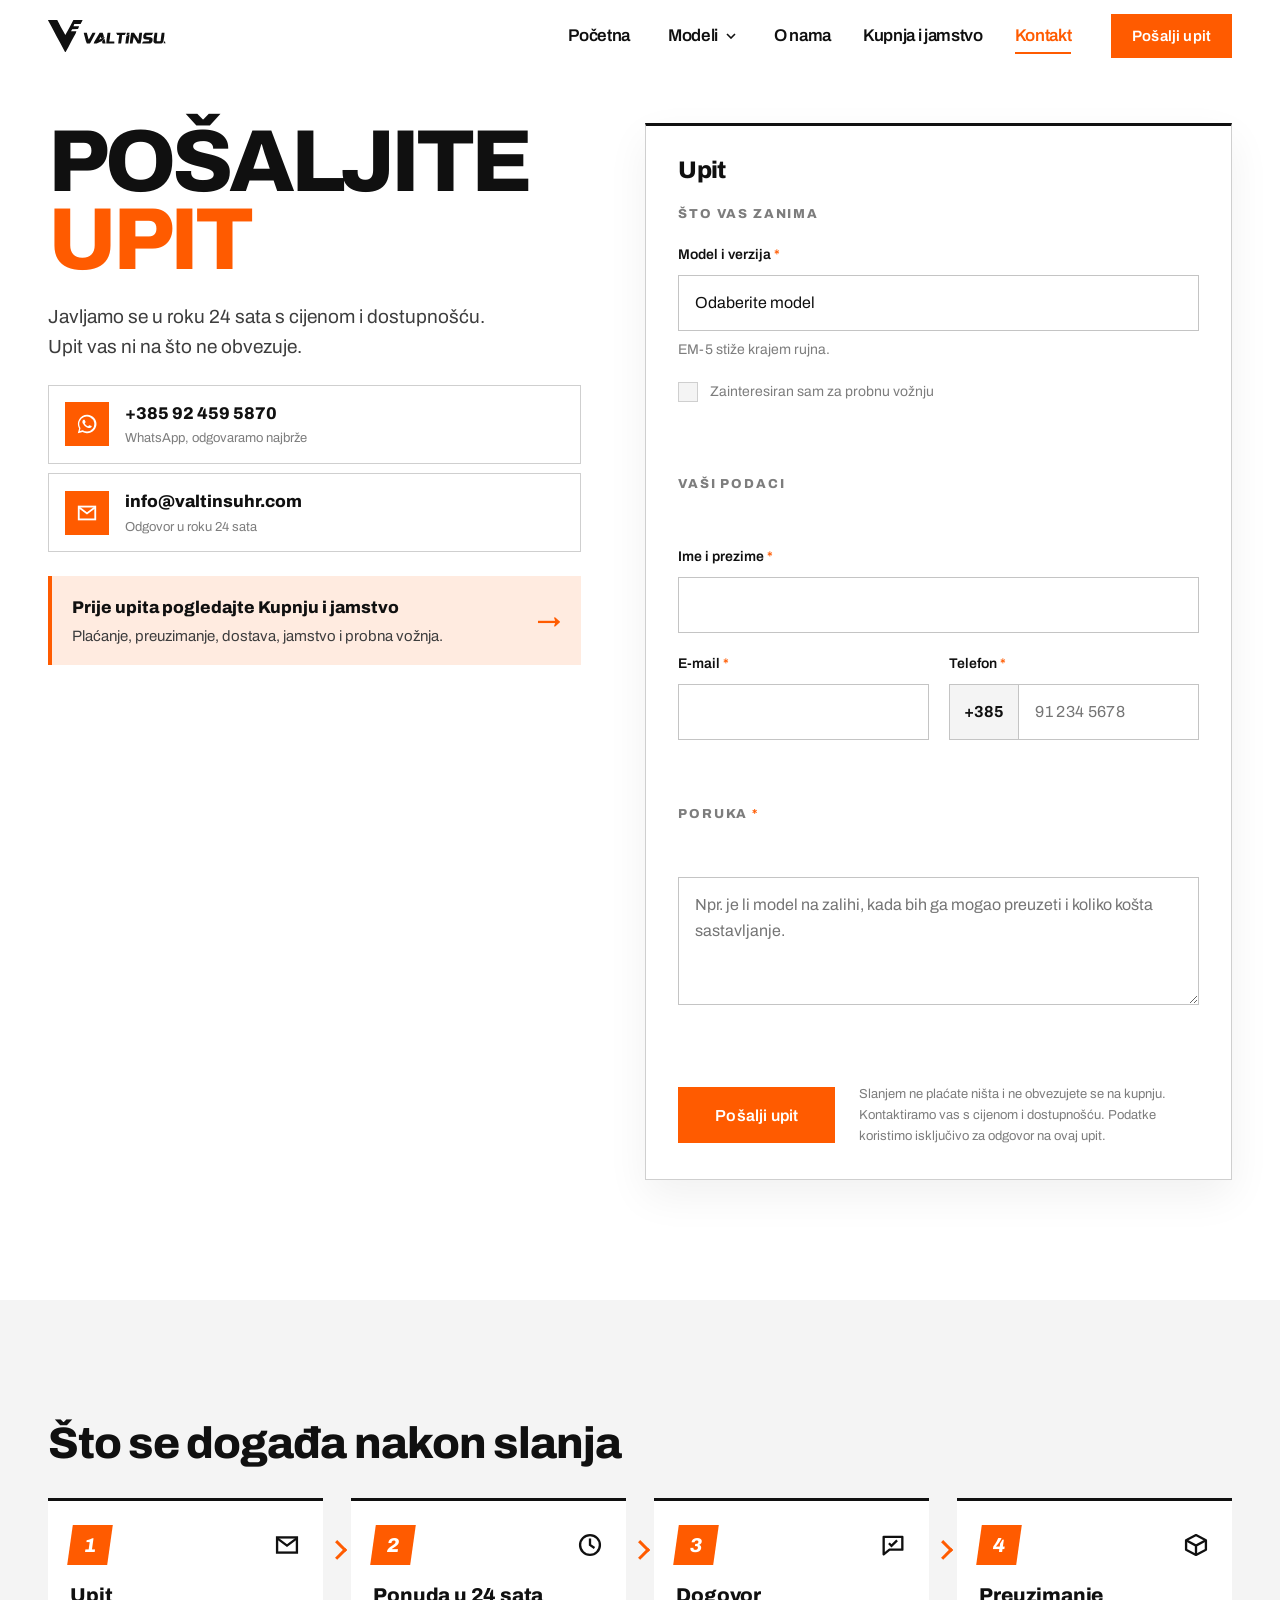
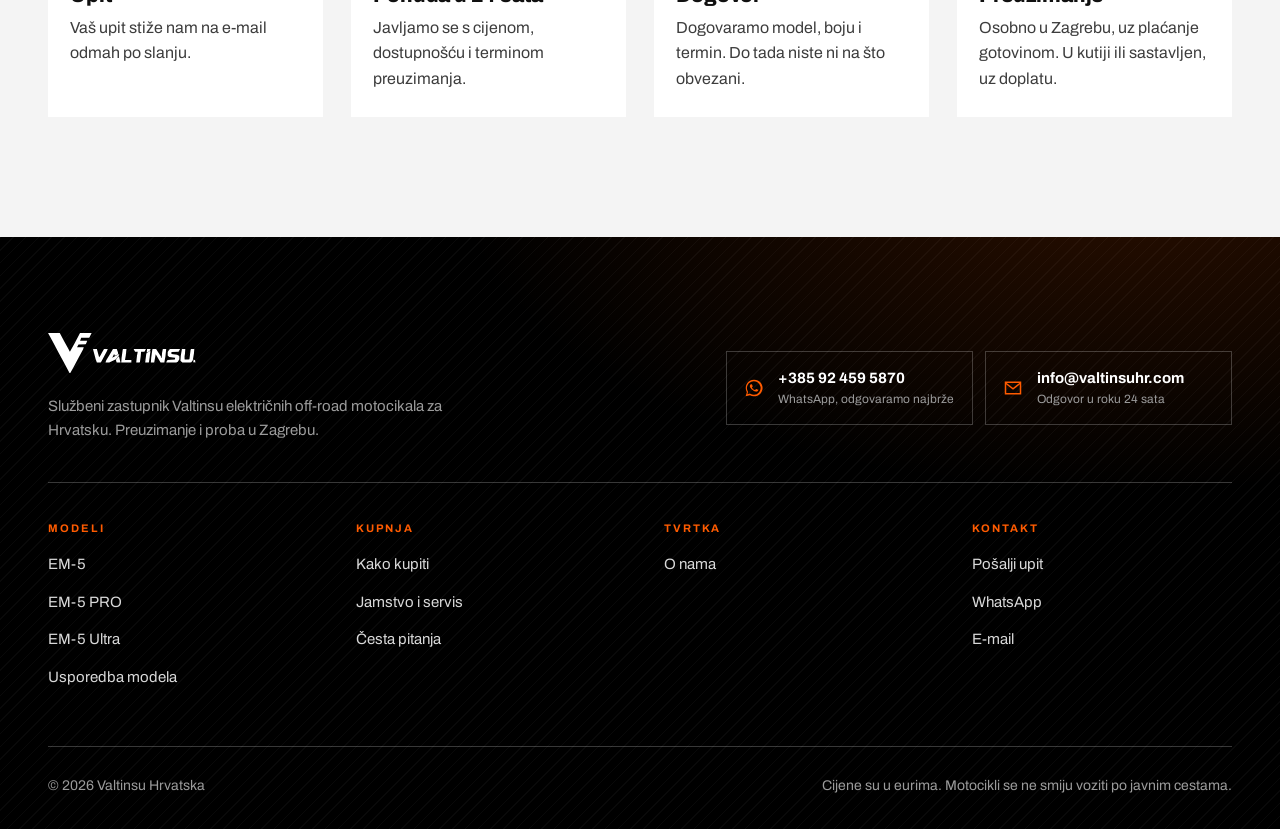
==== kontakt.html @ 21db5970 "Kontakt bez heroja: naslov i kanali lijevo, obrazac u kartici desno Co-Authored-By: Claude Opus 5 <n" ====
<!DOCTYPE html>
<html lang="hr">
<head>
<meta charset="utf-8">
<meta name="viewport" content="width=device-width, initial-scale=1">

<title>Kontakt | Valtinsu Hrvatska</title>
<meta name="description" content="Pošaljite upit za Valtinsu električni off-road motocikl. Javljamo se u roku 24 sata s cijenom i dostupnošću. Preuzimanje u Zagrebu.">

<link rel="canonical" href="https://www.valtinsuhr.com/kontakt.html">

<meta property="og:type" content="website">
<meta property="og:locale" content="hr_HR">
<meta property="og:site_name" content="Valtinsu Hrvatska">
<meta property="og:title" content="Kontakt | Valtinsu Hrvatska">
<meta property="og:description" content="Pošaljite upit. Javljamo se u roku 24 sata.">
<meta property="og:url" content="https://www.valtinsuhr.com/kontakt.html">
<meta property="og:image" content="https://www.valtinsuhr.com/assets/og-cover.jpg">
<meta name="twitter:card" content="summary_large_image">

<link rel="icon" href="favicon.svg" type="image/svg+xml">
<link rel="icon" href="favicon-32.png" sizes="32x32" type="image/png">
<link rel="apple-touch-icon" href="apple-touch-icon.png">
<meta name="theme-color" content="#000000">

<link rel="preconnect" href="https://fonts.googleapis.com">
<link rel="preconnect" href="https://fonts.gstatic.com" crossorigin>
<link href="https://fonts.googleapis.com/css2?family=Archivo:wght@400;500;600;700;800&display=swap" rel="stylesheet">

<link rel="stylesheet" href="css/style.css">
</head>
<body>

<a class="visually-hidden" href="#main">Preskoči na sadržaj</a>

<header class="site-header site-header--svijetlo" id="siteHeader">
  <div class="shell site-header__inner">
    <a class="brand" href="index.html">
      <span class="brand__logo" aria-hidden="true"></span>
      <span class="brand__text">Valtinsu, početna</span>
    </a>

    <button class="nav-toggle" id="navToggle" aria-expanded="false" aria-controls="nav"
            aria-label="Otvori izbornik"><span></span></button>

    <nav class="nav" id="nav" aria-label="Glavna navigacija">
      <a class="nav__link" href="index.html">Početna</a>

      <div class="nav__item">
        <button class="nav__link nav__sub-toggle" type="button"
                aria-expanded="false" aria-controls="modeliSub">
          Modeli
          <svg class="nav__chev" width="10" height="6" viewBox="0 0 10 6" fill="none" aria-hidden="true"><path d="M1 1l4 4 4-4" stroke="currentColor" stroke-width="1.6"/></svg>
        </button>

        <div class="subnav" id="modeliSub">
          <div class="subnav__inner">
            <div class="subnav__panel">

              <ul class="subnav__list">
                <li>
                  <a class="subnav__link" href="modeli/em-5.html" data-preview="em-5">
                    <span class="subnav__name">EM-5</span>
                    <span class="subnav__pod">2500 W · od 1.399 €</span>
                  </a>
                </li>
                <li>
                  <a class="subnav__link" href="modeli/em-5-pro.html" data-preview="em-5-pro">
                    <span class="subnav__name">EM-5 PRO</span>
                    <span class="subnav__pod">4800 W · od 1.749 €</span>
                  </a>
                </li>
                <li>
                  <a class="subnav__link" href="modeli/em-5-ultra.html" data-preview="em-5-ultra">
                    <span class="subnav__name">EM-5 Ultra</span>
                    <span class="subnav__pod">8000 W · od 1.999 €</span>
                  </a>
                </li>
                <li>
                  <a class="subnav__link" href="modeli.html" data-preview="svi">
                    <span class="subnav__name">Svi modeli</span>
                    <span class="subnav__pod">Usporedba cijele serije</span>
                  </a>
                </li>
              </ul>

              <div class="subnav__preview" aria-hidden="true">
                <div class="subnav__shot is-active" data-shot="em-5">
                  <img src="assets/slike/em-5/EM-5-ELECTRIC-DIRT-BIKE-black-color-Right-side-view-from-front-to-back.webp" alt="" loading="lazy" width="1200" height="900">
                </div>
                <div class="subnav__shot" data-shot="em-5-pro">
                  <img src="assets/slike/em-5-pro/EM-5-PRO-ELECTRIC-DIRT-BIKE-Right-side-view-from-front-to-back.webp" alt="" loading="lazy" width="1200" height="900">
                </div>
                <div class="subnav__shot" data-shot="em-5-ultra">
                  <img src="assets/slike/em-5-ultra/EM-5-ULTRA-ELECTRIC-DIRT-BIKE-left-side-view.webp" alt="" loading="lazy" width="1200" height="900">
                </div>
                <!-- Svi modeli: tri motocikla u kosim isjeccima.
                     Sva tri kadra gledaju u istu stranu i pokazuju
                     prednji dio, jer je isjecak uzak i visok. -->
                <div class="subnav__shot" data-shot="svi">
                  <div class="kosi">
                    <div class="kosi__dio kosi__dio--1">
                      <img src="assets/slike/em-5/EM-5-ELECTRIC-DIRT-BIKE-black-color-Right-side-view-from-front-to-back.webp" alt="" loading="lazy" width="1200" height="900">
                    </div>
                    <div class="kosi__dio kosi__dio--2">
                      <img src="assets/slike/em-5-pro/EM-5-PRO-ELECTRIC-DIRT-BIKE-Right-side-view-from-front-to-back.webp" alt="" loading="lazy" width="1200" height="900">
                    </div>
                    <div class="kosi__dio kosi__dio--3">
                      <img src="assets/slike/em-5-pro/EM-5-PRO-ELECTRIC-DIRT-BIKE-green-color-Right-side-view-from-front-to-back.webp" alt="" loading="lazy" width="1200" height="900">
                    </div>
                  </div>
                </div>
              </div>

            </div>
          </div>
        </div>
      </div>

      <a class="nav__link" href="o-nama.html">O nama</a>
      <a class="nav__link" href="kupnja.html">Kupnja i jamstvo</a>
      <a class="nav__link" href="kontakt.html" aria-current="page">Kontakt</a>
    </nav>

    <a class="btn btn--primary header__cta" href="#upit">Pošalji upit</a>
  </div>
</header>

<main id="main">

  <!-- Bez heroja: obrazac je odmah vidljiv. Lijevo naslov i kanali,
       desno obrazac u kartici. -->
  <section class="section ku" id="upit" aria-labelledby="ku-naslov">
    <div class="shell ku__in">

      <div class="ku__info">
        <h1 id="ku-naslov" class="ku__naslov">Pošaljite <span>upit</span></h1>
        <p class="ku__pod">Javljamo se u roku 24 sata s cijenom i dostupnošću. Upit vas ni na što ne obvezuje.</p>

        <div class="ku__kanali">
          <!-- Broj se upisuje bez plusa i razmaka: wa.me/385912345678 -->
          <a class="ku__kanal" href="https://wa.me/385924595870" rel="noopener">
            <span class="ku__ikona"><svg width="22" height="22" viewBox="0 0 24 24" fill="currentColor" aria-hidden="true"><path d="M12 2a10 10 0 0 0-8.6 15L2 22l5.2-1.4A10 10 0 1 0 12 2Zm0 18.2c-1.6 0-3.2-.4-4.5-1.3l-.3-.2-3.1.8.8-3-.2-.3A8.2 8.2 0 1 1 12 20.2Zm4.5-6.1c-.2-.1-1.5-.7-1.7-.8-.2-.1-.4-.1-.6.1l-.8 1c-.1.2-.3.2-.5.1a6.7 6.7 0 0 1-3.3-2.9c-.1-.2 0-.4.1-.5l.4-.5c.1-.2.2-.3.3-.5v-.5l-.8-1.8c-.2-.5-.4-.4-.6-.4h-.5c-.2 0-.5.1-.7.3-.9.9-1.1 2.1-.5 3.4a11 11 0 0 0 4.6 4.6c1.9.8 2.6.7 3.4.6.5-.1 1.5-.6 1.7-1.2.2-.6.2-1.1.1-1.2Z"/></svg></span>
            <span><b>+385 92 459 5870</b><small>WhatsApp, odgovaramo najbrže</small></span>
          </a>
          <a class="ku__kanal" href="mailto:info@valtinsuhr.com">
            <span class="ku__ikona"><svg width="22" height="22" viewBox="0 0 24 24" fill="none" aria-hidden="true"><rect x="3" y="5" width="18" height="14" stroke="currentColor" stroke-width="2"/><path d="m3.5 6 8.5 6.5L20.5 6" stroke="currentColor" stroke-width="2"/></svg></span>
            <span><b>info@valtinsuhr.com</b><small>Odgovor u roku 24 sata</small></span>
          </a>
        </div>

        <!-- Vecina pitanja iz upita vec ima odgovor na Kupnji. -->
        <a class="prije-upita" href="kupnja.html">
          <span class="prije-upita__tekst">
            <b>Prije upita pogledajte Kupnju i jamstvo</b>
            <span>Plaćanje, preuzimanje, dostava, jamstvo i probna vožnja.</span>
          </span>
          <span class="prije-upita__strelica" aria-hidden="true">→</span>
        </a>

        <!--
          PODSJETNIK, ne brisati:
          Adresa i radno vrijeme namjerno nisu na stranici jer ih jos nema.
          Naziv obrta i OIB treba dodati ovdje prije objave. To je zakonska
          obveza za prodaju na daljinu i uvjet za Google Business Profile.
        -->
      </div>

      <!-- ---------- Obrazac ---------- -->
      <div class="ku__kartica">
        <h2 class="ku__kartica-naslov">Upit</h2>

        <!--
          VAZNO prije objave: atribut action mora pokazivati na servis koji
          stvarno salje mail. Staticni site nema backend, pa se koristi
          vanjski servis (Web3Forms, Formspree i slicni).
          Do tada obrazac javlja gresku umjesto da tise ne radi.
        -->
        <form class="form" id="upitForm" method="POST" action="" novalidate>

          <!-- Polja idu u tri grupe odvojene tankom crtom. Duga kolona
               polja izgleda kao papirologija; ovako se vidi da su samo
               tri koraka i gdje koji zavrsava. -->
          <fieldset class="form__grupa">
            <legend class="form__legend">Što vas zanima</legend>

            <div class="field field--wide">
              <label for="model">Model i verzija <span class="req" aria-hidden="true">*</span></label>
              <select id="model" name="model" required>
                <option value="">Odaberite model</option>
                <option value="EM-5 Ultra">EM-5 Ultra</option>
                <option value="EM-5 PRO">EM-5 PRO</option>
                <option value="EM-5">EM-5</option>
                <option value="Nisam siguran, trebam preporuku">Nisam siguran, trebam preporuku</option>
              </select>
              <p class="field__error" id="err-model">Odaberite model koji vas zanima.</p>

              <!-- Boja i pregled. Pojavljuje se tek kad je model odabran.
                   Kruzice i fotografiju crta skripta iz popisa varijanti
                   nize, da se podaci ne pisu na dva mjesta.

                   Omot postoji samo zbog otvaranja: on ima visinu koja se
                   animira, a sadrzaj unutra ostaje netaknut. -->
              <div class="izbor-omot" id="izborOmot" hidden>
              <div class="izbor" id="izbor">
                <div class="izbor__slika">
                  <!-- Bez width/height jer slika nije uvijek istog oblika.
                       Visinu drzi CSS, pa se okvir ne razvuce. -->
                  <img id="izborFoto" src="" alt="" hidden>
                  <div class="media-ph media-ph--light ratio-4x3" id="izborPh"
                       data-label="Fotografije stižu uskoro" hidden></div>

                  <!-- Za neodlucnog kupca: sva tri modela odjednom,
                       isti kosi kolaz kao u izborniku. -->
                  <div class="izbor__kolaz" id="izborKolaz" hidden>
                    <div class="kosi">
                      <div class="kosi__dio kosi__dio--1">
                        <img src="assets/slike/em-5/EM-5-ELECTRIC-DIRT-BIKE-black-color-Right-side-view-from-front-to-back.webp" alt="" loading="lazy" width="1200" height="900">
                      </div>
                      <div class="kosi__dio kosi__dio--2">
                        <img src="assets/slike/em-5-pro/EM-5-PRO-ELECTRIC-DIRT-BIKE-Right-side-view-from-front-to-back.webp" alt="" loading="lazy" width="1200" height="900">
                      </div>
                      <div class="kosi__dio kosi__dio--3">
                        <img src="assets/slike/em-5-pro/EM-5-PRO-ELECTRIC-DIRT-BIKE-green-color-Right-side-view-from-front-to-back.webp" alt="" loading="lazy" width="1200" height="900">
                      </div>
                    </div>
                  </div>
                </div>

                <div class="izbor__boje">
                  <p class="product__label" id="izborNaslov" hidden>Boja</p>
                  <div class="swatches" id="izborBoje" role="radiogroup" aria-label="Boja motocikla"></div>
                  <p class="izbor__ime" id="izborIme"></p>
                  <p class="izbor__nota" id="izborNota" hidden></p>
                  <p class="izbor__veza"><a href="modeli.html">Usporedi modele</a></p>
                </div>
              </div>
              </div>

              <input type="hidden" name="boja" id="boja" value="">
            </div>

            <div class="field field--wide">
              <label class="kvadratic">
                <input type="checkbox" name="proba" id="proba" value="da">
                <span>Zainteresiran sam za probnu vožnju</span>
              </label>
            </div>
          </fieldset>

          <fieldset class="form__grupa">
            <legend class="form__legend">Vaši podaci</legend>

            <div class="field field--wide">
              <label for="ime">Ime i prezime <span class="req" aria-hidden="true">*</span></label>
              <input type="text" id="ime" name="ime" autocomplete="name" required>
              <p class="field__error" id="err-ime">Upišite ime i prezime.</p>
            </div>

            <div class="field">
              <label for="email">E-mail <span class="req" aria-hidden="true">*</span></label>
              <input type="email" id="email" name="email" autocomplete="email" required>
              <p class="field__error" id="err-email">Upišite ispravnu e-mail adresu.</p>
            </div>

            <div class="field">
              <label for="telefon">Telefon <span class="req" aria-hidden="true">*</span></label>
              <!-- +385 je fiksan. Kupac upisuje ostatak, skripta ga slaze u
                   oblik "91 234 5678", a na mail stize "+385 91 234 5678". -->
              <div class="tel-polje">
                <span class="tel-polje__pozivni" aria-hidden="true">+385</span>
                <input type="tel" id="telefon" name="telefon" autocomplete="tel-national"
                       inputmode="numeric" placeholder="91 234 5678"
                       pattern="[1-9][0-9 ]{7,11}" aria-label="Telefon, bez +385" required>
              </div>
              <p class="field__error" id="err-telefon">Upišite broj bez nule na početku, npr. 91 234 5678.</p>
            </div>
          </fieldset>

          <fieldset class="form__grupa">
            <legend class="form__legend">Poruka <span class="req" aria-hidden="true">*</span></legend>

            <div class="field field--wide">
              <!-- Naslov grupe vec kaze isto, pa se oznaka ne ponavlja naglas. -->
              <label class="visually-hidden" for="poruka">Poruka</label>
              <textarea id="poruka" name="poruka" required
                        placeholder="Npr. je li model na zalihi, kada bih ga mogao preuzeti i koliko košta sastavljanje."></textarea>
              <p class="field__error" id="err-poruka">Napišite kratko što vas zanima.</p>
            </div>
          </fieldset>

          <!-- Medic za botove. Covjek ovo polje nikad ne vidi. -->
          <div class="hp" aria-hidden="true">
            <label for="tvrtka">Ne ispunjavati</label>
            <input type="text" id="tvrtka" name="tvrtka" tabindex="-1" autocomplete="off">
          </div>

          <div class="form__foot">
            <button class="btn btn--primary" type="submit">Pošalji upit</button>
            <p class="form__note">
              Slanjem ne plaćate ništa i ne obvezujete se na kupnju.
              Kontaktiramo vas s cijenom i dostupnošću.
              Podatke koristimo isključivo za odgovor na ovaj upit.
            </p>
          </div>

          <p class="form__status" id="formStatus" role="status" aria-live="polite"></p>

        </form>

        <!--
          Varijante za odabir u obrascu. Boje i fotografije drze se istih
          vrijednosti kao na stranicama modela.

          Prazan "boje" znaci da model jos nema potvrdene boje. Tada se
          prikazuje slika iz "cekamo", a ako ni nje nema, sivi placeholder.

          EM-5 Ultra dolazi samo u crnoj boji.
        -->
        <script type="application/json" id="varijante">
        {
          "EM-5": {
            "boje": [
              { "id": "crna", "naziv": "Crna s crvenim detaljima",
                "c": "#181818", "akcent": "#d02820",
                "foto": "assets/slike/em-5/EM-5-ELECTRIC-DIRT-BIKE-black-color-Right-side-view-from-front-to-back.webp" },
              { "id": "crvena", "naziv": "Crvena s crnim detaljima",
                "c": "#e01818", "akcent": "#181818",
                "foto": "assets/slike/em-5/EM-5-ELECTRIC-DIRT-BIKE-RED-color-Right-side-view-from-front-to-back.webp" }
            ]
          },
          "EM-5 PRO": {
            "boje": [
              { "id": "crna", "naziv": "Crna s crvenim detaljima",
                "c": "#181818", "akcent": "#d02820",
                "foto": "assets/slike/em-5-pro/EM-5-PRO-ELECTRIC-DIRT-BIKE-Right-side-view-from-front-to-back.webp" },
              { "id": "zelena", "naziv": "Zelena s crnim detaljima",
                "c": "#dcf444", "akcent": "#181818",
                "foto": "assets/slike/em-5-pro/EM-5-PRO-ELECTRIC-DIRT-BIKE-green-color-Right-side-view-from-front-to-back.webp" }
            ]
          },
          "EM-5 Ultra": {
            "boje": [
              { "id": "crna", "naziv": "Crna, karbonski uzorak",
                "c": "#181818", "akcent": "#4c4c4c",
                "foto": "assets/slike/em-5-ultra/EM-5-ULTRA-ELECTRIC-DIRT-BIKE-left-side-view.webp" }
            ]
          },
          "Nisam siguran, trebam preporuku": {
            "boje": [],
            "kolaz": true,
            "nota": "Napišite u poruci gdje ćete voziti i tko će voziti, pa predlažemo model i boju."
          }
        }
        </script>
      </div>


    </div>
  </section>

  <section class="section section--grey" aria-labelledby="proces-naslov">
    <div class="shell">
      <h2 id="proces-naslov" class="proces-naslov">Što se događa nakon slanja</h2>

      <ol class="kp-k reveal">
        <li>
          <div class="kp-k__glava"><span class="kp-k__br">1</span><svg class="kp-k__ikona" width="28" height="28" viewBox="0 0 24 24" fill="none" aria-hidden="true"><rect x="3.5" y="5.5" width="17" height="13" stroke="currentColor" stroke-width="2"/><path d="m4 6.5 8 6 8-6" stroke="currentColor" stroke-width="2"/></svg></div>
          <h3>Upit</h3>
          <p>Vaš upit stiže nam na e-mail odmah po slanju.</p>
        </li>
        <li>
          <div class="kp-k__glava"><span class="kp-k__br">2</span><svg class="kp-k__ikona" width="28" height="28" viewBox="0 0 24 24" fill="none" aria-hidden="true"><circle cx="12" cy="12" r="8.5" stroke="currentColor" stroke-width="2"/><path d="M12 7.5V12l3 2" stroke="currentColor" stroke-width="2" stroke-linecap="square"/></svg></div>
          <h3>Ponuda u 24 sata</h3>
          <p>Javljamo se s cijenom, dostupnošću i terminom preuzimanja.</p>
        </li>
        <li>
          <div class="kp-k__glava"><span class="kp-k__br">3</span><svg class="kp-k__ikona" width="28" height="28" viewBox="0 0 24 24" fill="none" aria-hidden="true"><path d="M4 5h16v11H9l-5 4V5Z" stroke="currentColor" stroke-width="2" stroke-linejoin="round"/><path d="m8.5 10.5 2.2 2.2 4.8-4.7" stroke="currentColor" stroke-width="2"/></svg></div>
          <h3>Dogovor</h3>
          <p>Dogovaramo model, boju i termin. Do tada niste ni na što obvezani.</p>
        </li>
        <li>
          <div class="kp-k__glava"><span class="kp-k__br">4</span><svg class="kp-k__ikona" width="28" height="28" viewBox="0 0 24 24" fill="none" aria-hidden="true"><path d="M3.5 8 12 3.5 20.5 8v8L12 20.5 3.5 16V8Z" stroke="currentColor" stroke-width="2" stroke-linejoin="round"/><path d="M3.5 8 12 12.5 20.5 8M12 12.5v8" stroke="currentColor" stroke-width="2"/></svg></div>
          <h3>Preuzimanje</h3>
          <p>Osobno u Zagrebu, uz plaćanje gotovinom. U kutiji ili sastavljen, uz doplatu.</p>
        </li>
      </ol>
    </div>
  </section>

</main>

<footer class="site-footer">
  <div class="shell">

    <!-- Gornji red: tko smo i kako nas najbrze dobiti. -->
    <div class="footer__vrh">
      <div class="footer__brand">
        <span class="brand brand--footer">
          <span class="brand__logo" aria-hidden="true"></span>
          <span class="brand__text">Valtinsu</span>
        </span>
        <p>Službeni zastupnik Valtinsu električnih off-road motocikala za Hrvatsku. Preuzimanje i proba u Zagrebu.</p>
      </div>

      <div class="footer__kontakt">
        <a class="footer__veza" href="https://wa.me/385924595870" rel="noopener">
          <svg width="20" height="20" viewBox="0 0 24 24" fill="currentColor" aria-hidden="true"><path d="M12 2a10 10 0 0 0-8.6 15L2 22l5.2-1.4A10 10 0 1 0 12 2Zm0 18.2c-1.6 0-3.2-.4-4.5-1.3l-.3-.2-3.1.8.8-3-.2-.3A8.2 8.2 0 1 1 12 20.2Zm4.5-6.1c-.2-.1-1.5-.7-1.7-.8-.2-.1-.4-.1-.6.1l-.8 1c-.1.2-.3.2-.5.1a6.7 6.7 0 0 1-3.3-2.9c-.1-.2 0-.4.1-.5l.4-.5c.1-.2.2-.3.3-.5v-.5l-.8-1.8c-.2-.5-.4-.4-.6-.4h-.5c-.2 0-.5.1-.7.3-.9.9-1.1 2.1-.5 3.4a11 11 0 0 0 4.6 4.6c1.9.8 2.6.7 3.4.6.5-.1 1.5-.6 1.7-1.2.2-.6.2-1.1.1-1.2Z"/></svg>
          <span><b>+385 92 459 5870</b><i>WhatsApp, odgovaramo najbrže</i></span>
        </a>
        <a class="footer__veza" href="mailto:info@valtinsuhr.com">
          <svg width="20" height="20" viewBox="0 0 24 24" fill="none" aria-hidden="true"><path d="M3 5h18v14H3z" stroke="currentColor" stroke-width="1.8"/><path d="M3 6l9 7 9-7" stroke="currentColor" stroke-width="1.8"/></svg>
          <span><b>info@valtinsuhr.com</b><i>Odgovor u roku 24 sata</i></span>
        </a>
      </div>
    </div>

    <div class="footer__grid">
      <div class="footer__col">
        <h3>Modeli</h3>
        <ul>
          <li><a href="modeli/em-5.html">EM-5</a></li>
          <li><a href="modeli/em-5-pro.html">EM-5 PRO</a></li>
          <li><a href="modeli/em-5-ultra.html">EM-5 Ultra</a></li>
          <li><a href="modeli.html">Usporedba modela</a></li>
        </ul>
      </div>

      <div class="footer__col">
        <h3>Kupnja</h3>
        <ul>
          <li><a href="kupnja.html#koraci-naslov">Kako kupiti</a></li>
          <li><a href="kupnja.html#jamstvo-naslov">Jamstvo i servis</a></li>
          <li><a href="kupnja.html#pitanja-naslov">Česta pitanja</a></li>
        </ul>
      </div>

      <div class="footer__col">
        <h3>Tvrtka</h3>
        <ul>
          <li><a href="o-nama.html">O nama</a></li>
          <!-- PODSJETNIK: stranica Uvjeti i privatnost jos ne postoji. -->
        </ul>
      </div>

      <div class="footer__col">
        <h3>Kontakt</h3>
        <ul>
          <li><a href="kontakt.html">Pošalji upit</a></li>
          <li><a href="https://wa.me/385924595870" rel="noopener">WhatsApp</a></li>
          <li><a href="mailto:info@valtinsuhr.com">E-mail</a></li>
        </ul>
      </div>
    </div>

    <div class="footer__legal">
      <!-- PODSJETNIK: naziv obrta i OIB su zakonska obveza, dodati cim stignu. -->
      <p>&copy; 2026 Valtinsu Hrvatska</p>
      <p class="footer__sitno">Cijene su u eurima. Motocikli se ne smiju voziti po javnim cestama.</p>
    </div>
  </div>
</footer>

<!-- Slanje obrazaca. Ovdje se upisuje kljuc servisa za mail. -->
<script src="js/obrazac.js"></script>
<script src="js/script.js"></script>
<!-- Dostupnost modela. Jedina datoteka koja se mijenja kad se
     promijeni zaliha. Ide zadnja, da moze pregaziti
     pretpunjavanje modela iz poveznice. -->
<script src="js/dostupnost.js"></script>
</body>
</html>
---- css/style.css ----
/* ==========================================================================
   VALTINSU HR - design system
   MOBILE FIRST. Bazni stil je mobitel; sve nadogradnje idu kroz min-width.
   Jedan font, nula zaobljenja.
   Crna / bijela / siva su kostur. Narancasta je iskljucivo akcent.
   ========================================================================== */

/* --- Tokeni ------------------------------------------------------------- */

:root {
  /* Boje */
  --ink:        #101010;   /* glavni tekst, tamne plohe */
  --ink-pure:   #000000;   /* hero, full-bleed crne sekcije */
  --paper:      #ffffff;
  --grey-05:    #f4f4f4;   /* svijetla sekcija */
  --grey-45:    #7d7d7d;   /* sekundarni tekst */
  --grey-70:    #3d3d3d;   /* tijelo teksta na bijelom */

  /* Linije. Jace nego prije - separacija mora biti citljiva na mobitelu. */
  --rule:        #cfcfcf;              /* djeljitelj na svijetlom */
  --rule-strong: var(--ink);           /* okvir sekcije */
  --rule-dark:   rgba(255,255,255,.22);/* djeljitelj na tamnom */

  --orange:       #ff5b00;
  --orange-hover: #e64f00;
  --orange-dim:   rgba(255, 91, 0, .12);

  /* Tipografija */
  --font: "Archivo", "Helvetica Neue", Helvetica, Arial, sans-serif;

  /* Tezine.
     600 nosi sve sto mora upasti u oko: naslove, nav, tipke, linkove.
     500 je za sitne verzalne labele - na 600 se uppercase pretvori u mrlju.
     400 samo za recenice. */
  --w-solid: 600;
  --w-label: 500;
  --w-text:  400;

  /* Fluidne velicine - clamp skalira od mobitela prema gore, bez upita */
  --t-display: clamp(2.5rem, 1.1rem + 6vw, 5.5rem);
  --t-h1:      clamp(2rem, 1.2rem + 3.6vw, 3.75rem);
  --t-h2:      clamp(1.625rem, 1.1rem + 2.4vw, 2.75rem);
  --t-h3:      clamp(1.375rem, 1.15rem + .9vw, 1.75rem);
  --t-lead:    clamp(1rem, .95rem + .35vw, 1.1875rem);
  --t-body:    1rem;
  --t-small:   .875rem;
  --t-micro:   .6875rem;

  /* Ritam */
  --gutter:   1.25rem;
  --shell:    1440px;
  --section:  4rem;
  --header-h: 4rem;   /* traze je zaglavlje, izbornik i padajuca ploca */

  /* Kretanje */
  --ease: cubic-bezier(.22, .61, .36, 1);
  --fast: .2s var(--ease);
  --slow: .45s var(--ease);
}

@media (min-width: 640px) {
  :root { --gutter: 2rem; --section: 5.5rem; }
}
@media (min-width: 1000px) {
  :root { --gutter: 3rem; --section: 7.5rem; --header-h: 4.5rem; }
}
@media (min-width: 1360px) {
  :root { --gutter: 4rem; --section: 9rem; }
}

/* --- Reset -------------------------------------------------------------- */

*, *::before, *::after { box-sizing: border-box; }

html {
  -webkit-text-size-adjust: 100%;
  scroll-behavior: smooth;
}

body {
  margin: 0;
  background: var(--paper);
  color: var(--ink);
  font-family: var(--font);
  font-size: var(--t-body);
  font-weight: var(--w-text);
  line-height: 1.6;
  -webkit-font-smoothing: antialiased;
  -moz-osx-font-smoothing: grayscale;
}

img, video, svg { display: block; max-width: 100%; }
button { font: inherit; color: inherit; }

h1, h2, h3, h4, p, figure, ul, ol { margin: 0; }
ul, ol { padding: 0; list-style: none; }

/* Naslovi: puna tezina + negativan tracking.
   To je razlika izmedju "mrsavo" i "cvrsto". */
h1, h2, h3, h4 {
  font-weight: var(--w-solid);
  line-height: 1.06;
  letter-spacing: -.03em;
  text-wrap: balance;
}

a { color: inherit; text-decoration: none; }

/* Oznaceni tekst preuzima narancastu. Bijela slova preko nje drze
   kontrast i na svijetlim i na tamnim sekcijama. */
::selection      { background: var(--orange); color: var(--paper); }
::-moz-selection { background: var(--orange); color: var(--paper); }

:focus-visible {
  outline: 2px solid var(--orange);
  outline-offset: 3px;
}

@media (prefers-reduced-motion: reduce) {
  html { scroll-behavior: auto; }
  *, *::before, *::after {
    animation-duration: .01ms !important;
    transition-duration: .01ms !important;
  }
}

/* --- Pomocne klase ------------------------------------------------------ */

.shell {
  width: 100%;
  max-width: var(--shell);
  margin-inline: auto;
  padding-inline: var(--gutter);
}

.section { padding-block: var(--section); }
.section--dark { background: var(--ink-pure); color: var(--paper); }
.section--grey { background: var(--grey-05); }

/* Bez razmaka gore - sadrzaj sjeda odmah ispod prethodne sekcije */
.section--flush { padding-top: 0; }
/* Mreza modela na pocetnoj zavrsava crtom, pa prazan pojas ispod nje
   samo produljuje stranicu prije tamne sekcije. */
.section--flush:has(.model-grid) { padding-bottom: 0; }

.lead {
  font-size: var(--t-lead);
  line-height: 1.55;
  color: var(--grey-70);
  max-width: 48ch;
}
.section--dark .lead { color: #b4b4b4; }

.visually-hidden {
  position: absolute; width: 1px; height: 1px;
  margin: -1px; padding: 0; overflow: hidden;
  clip: rect(0 0 0 0); white-space: nowrap; border: 0;
}

/* --- Tipke -------------------------------------------------------------- */
/* Kvadratne. Bez sjena, bez gradijenata. Tezina 500. */

.btn {
  display: inline-flex;
  align-items: center;
  justify-content: center;
  gap: .625rem;
  width: 100%;                 /* mobile: puna sirina */
  min-height: 3.25rem;
  padding: 0 1.75rem;
  border: 1px solid transparent;
  border-radius: 0;
  background: none;
  font-size: .9375rem;
  font-weight: var(--w-solid);
  letter-spacing: .01em;
  cursor: pointer;
  transition: background var(--fast), color var(--fast), border-color var(--fast);
}

@media (min-width: 560px) {
  .btn { width: auto; min-height: 3rem; }
}

/* Hover: kosa ploha proleti preko tipke s lijeva, isti nagib kao oznaka
   "Stize". Ploha je ::before ispod teksta (isolation drzi z-index -1
   unutar tipke). Strelica i ikona se malo pomaknu, klik lagano utisne. */
.btn--primary,
.btn--outline {
  position: relative;
  overflow: hidden;
  isolation: isolate;
  transition: color .25s var(--ease), border-color .25s var(--ease),
              transform .15s var(--ease);
}
.btn--primary::before,
.btn--outline::before {
  content: "";
  position: absolute;
  inset: 0 -20%;
  z-index: -1;
  transform: translateX(-105%) skewX(-20deg);
  transition: transform .45s cubic-bezier(.7, 0, .2, 1);
}
.btn--primary:hover::before,
.btn--outline:hover::before { transform: translateX(0) skewX(-20deg); }
.btn--primary:active,
.btn--outline:active { transform: scale(.97); }

.btn--primary { background-color: var(--orange); color: var(--paper); }
.btn--primary::before { background: var(--ink); }

.btn--outline { border-color: currentColor; color: var(--ink); }
.btn--outline::before { background: var(--orange); }
.btn--outline:hover { border-color: var(--orange); color: var(--paper); }

.btn svg { flex: 0 0 auto; transition: transform .3s var(--ease); }
.btn:hover .btn__strelica { transform: translateX(5px); }
.btn:hover .btn__ikona { transform: rotate(-12deg) scale(1.1); }

@media (prefers-reduced-motion: reduce) {
  .btn--primary::before, .btn--outline::before { transition: none; }
  .btn:hover svg { transform: none; }
}
.section--dark .btn--outline,
.hero .btn--outline { color: var(--paper); }

/* Tekstualni link sa strelicom - nosi navigaciju po sadrzaju */
.link-arrow {
  display: inline-flex;
  align-items: center;
  gap: .5rem;
  padding-block: .35rem;
  font-size: .9375rem;
  font-weight: var(--w-solid);
  transition: color var(--fast), gap var(--fast);
}
.link-arrow:hover { color: var(--orange); gap: .875rem; }

/* Isti oblik i kad je gumb, ne poveznica. Lista cekanja otvara prozorcic,
   pa mora biti <button>, a preglednik bi mu inace dao okvir i pozadinu. */
button.link-arrow {
  border: 0;
  background: none;
  padding-inline: 0;
  color: inherit;
  font-family: inherit;
  cursor: pointer;
}
/* Strelica se crta u CSS-u, jer u gumbu nema SVG-a iz HTML-a. */
button.link-arrow::after {
  content: "";
  width: 14px;
  height: 10px;
  background: currentColor;
  -webkit-mask: url("data:image/svg+xml,%3Csvg xmlns='http://www.w3.org/2000/svg' viewBox='0 0 14 10'%3E%3Cpath d='M9 1l4 4-4 4M13 5H0' fill='none' stroke='%23000' stroke-width='1.4'/%3E%3C/svg%3E") no-repeat center / contain;
          mask: url("data:image/svg+xml,%3Csvg xmlns='http://www.w3.org/2000/svg' viewBox='0 0 14 10'%3E%3Cpath d='M9 1l4 4-4 4M13 5H0' fill='none' stroke='%23000' stroke-width='1.4'/%3E%3C/svg%3E") no-repeat center / contain;
}

/* --- Zaglavlje ---------------------------------------------------------- */

.site-header {
  position: fixed;
  inset: 0 0 auto 0;
  z-index: 100;
  color: var(--paper);
  border-bottom: 1px solid transparent;
  transition: background var(--slow), color var(--slow), border-color var(--slow);
}

/* Bijela traka nakon scrolla - i dok je padajuci izbornik otvoren,
   inace bi bijela ploca visjela iz prozirne trake. */
.site-header.is-stuck,
.site-header.has-sub-open {
  background: var(--paper);
  color: var(--ink);
  border-bottom-color: var(--rule);
}

.site-header__inner {
  display: flex;
  align-items: center;
  gap: 1rem;
  height: var(--header-h);
}

.brand {
  display: inline-flex;
  align-items: center;
  gap: .625rem;
  font-size: 1rem;
  font-weight: var(--w-solid);
  letter-spacing: .22em;
  text-transform: uppercase;
  white-space: nowrap;
}

/* Logo ide kao CSS maska, ne kao <img>.
   Time poprima boju teksta: bijel na prozirnom zaglavlju, crn na bijeloj
   traci nakon scrolla, bijel u podnozju. Jedna definicija, bez zamjene.
   SVG je ugraden kao data URI jer vanjski SVG kao maska ne radi kad se
   stranica otvori dvoklikom, preko file:// protokola. */
.brand__logo {
  display: block;
  height: 1.75rem;
  aspect-ratio: 395 / 107;      /* stvarni omjer lockupa */
  background-color: currentColor;
  -webkit-mask: url("data:image/svg+xml,%3Csvg xmlns='http://www.w3.org/2000/svg' viewBox='0 0 395 107'%3E%3Cg fill='%23000'%3E%3Cpath d='M0,0 L31,0 L43,23 L53,41 L58,50 L71,27 L85,0 L116,0 L110,12 L109,13 L88,13 L86,19 L85,21 L104,21 L102,27 L100,30 L81,31 L77,38 L95,38 L93,44 L80,68 L68,91 L59,107 L57,107 L41,77 L29,55 L11,21 L0,1 Z ' transform='translate(0,0)'/%3E%3Cpath d='M0,0 L10,0 L16,22 L19,18 L29,0 L39,0 L37,5 L22,33 L20,36 L10,36 L7,28 L0,2 Z ' transform='translate(120,43)'/%3E%3Cpath d='M0,0 L10,0 L13,8 L14,14 L5,18 L3,13 L-2,23 L15,14 L17,15 L8,27 L-10,36 L-20,36 L-18,30 L-9,15 Z ' transform='translate(173,43)'/%3E%3Cpath d='M0,0 L9,0 L7,18 L5,29 L22,29 L22,36 L-5,36 L-4,23 L-1,1 Z ' transform='translate(200,43)'/%3E%3Cpath d='M0,0 L33,0 L29,7 L20,7 L19,19 L17,34 L16,36 L7,36 L9,18 L11,7 L4,7 Z ' transform='translate(228,43)'/%3E%3Cpath d='M0,0 L9,0 L9,3 L1,9 L-1,9 Z ' transform='translate(264,43)'/%3E%3Cpath d='M0,0 L9,0 L15,9 L22,20 L22,23 L24,23 L25,10 L27,0 L36,0 L34,19 L31,36 L21,36 L8,14 L4,36 L-5,36 L-4,23 L-1,1 Z ' transform='translate(279,43)'/%3E%3Cpath d='M0,0 L27,0 L23,7 L4,8 L4,13 L19,15 L24,18 L25,20 L25,27 L21,34 L17,36 L-10,36 L-8,31 L-6,29 L13,28 L14,23 L-2,21 L-6,17 L-6,8 L-3,3 Z ' transform='translate(325,43)'/%3E%3Cpath d='M0,0 L9,0 L8,13 L7,19 L7,27 L8,28 L17,28 L20,27 L23,3 L24,0 L33,0 L32,12 L29,30 L25,35 L22,36 L1,36 L-4,31 L-3,17 Z ' transform='translate(357,43)'/%3E%3Cpath d='M0,0 L2,1 L-2,30 L-3,31 L-12,31 L-9,7 Z ' transform='translate(271,48)'/%3E%3Cpath d='M0,0 L2,0 L6,16 L-4,16 L-6,11 L-5,7 Z ' transform='translate(187,63)'/%3E%3Cpath d='M0,0 L4,2 L5,8 L2,7 L-1,7 L0,3 Z M2,3 Z ' transform='translate(388,71)'/%3E%3C/g%3E%3C/svg%3E") left center / contain no-repeat;
          mask: url("data:image/svg+xml,%3Csvg xmlns='http://www.w3.org/2000/svg' viewBox='0 0 395 107'%3E%3Cg fill='%23000'%3E%3Cpath d='M0,0 L31,0 L43,23 L53,41 L58,50 L71,27 L85,0 L116,0 L110,12 L109,13 L88,13 L86,19 L85,21 L104,21 L102,27 L100,30 L81,31 L77,38 L95,38 L93,44 L80,68 L68,91 L59,107 L57,107 L41,77 L29,55 L11,21 L0,1 Z ' transform='translate(0,0)'/%3E%3Cpath d='M0,0 L10,0 L16,22 L19,18 L29,0 L39,0 L37,5 L22,33 L20,36 L10,36 L7,28 L0,2 Z ' transform='translate(120,43)'/%3E%3Cpath d='M0,0 L10,0 L13,8 L14,14 L5,18 L3,13 L-2,23 L15,14 L17,15 L8,27 L-10,36 L-20,36 L-18,30 L-9,15 Z ' transform='translate(173,43)'/%3E%3Cpath d='M0,0 L9,0 L7,18 L5,29 L22,29 L22,36 L-5,36 L-4,23 L-1,1 Z ' transform='translate(200,43)'/%3E%3Cpath d='M0,0 L33,0 L29,7 L20,7 L19,19 L17,34 L16,36 L7,36 L9,18 L11,7 L4,7 Z ' transform='translate(228,43)'/%3E%3Cpath d='M0,0 L9,0 L9,3 L1,9 L-1,9 Z ' transform='translate(264,43)'/%3E%3Cpath d='M0,0 L9,0 L15,9 L22,20 L22,23 L24,23 L25,10 L27,0 L36,0 L34,19 L31,36 L21,36 L8,14 L4,36 L-5,36 L-4,23 L-1,1 Z ' transform='translate(279,43)'/%3E%3Cpath d='M0,0 L27,0 L23,7 L4,8 L4,13 L19,15 L24,18 L25,20 L25,27 L21,34 L17,36 L-10,36 L-8,31 L-6,29 L13,28 L14,23 L-2,21 L-6,17 L-6,8 L-3,3 Z ' transform='translate(325,43)'/%3E%3Cpath d='M0,0 L9,0 L8,13 L7,19 L7,27 L8,28 L17,28 L20,27 L23,3 L24,0 L33,0 L32,12 L29,30 L25,35 L22,36 L1,36 L-4,31 L-3,17 Z ' transform='translate(357,43)'/%3E%3Cpath d='M0,0 L2,1 L-2,30 L-3,31 L-12,31 L-9,7 Z ' transform='translate(271,48)'/%3E%3Cpath d='M0,0 L2,0 L6,16 L-4,16 L-6,11 L-5,7 Z ' transform='translate(187,63)'/%3E%3Cpath d='M0,0 L4,2 L5,8 L2,7 L-1,7 L0,3 Z M2,3 Z ' transform='translate(388,71)'/%3E%3C/g%3E%3C/svg%3E") left center / contain no-repeat;
}

@media (min-width: 1000px) {
  .brand__logo { height: 2rem; }
}

.brand--footer .brand__logo { height: 2.5rem; }

/* Naziv je u DOM-u skriven i sluzi kao pristupacno ime poveznice.
   Ako preglednik ne podrzava maske, logo se sklanja a naziv se pokaze. */
.brand__text {
  position: absolute; width: 1px; height: 1px;
  margin: -1px; padding: 0; overflow: hidden;
  clip: rect(0 0 0 0); white-space: nowrap; border: 0;
}

@supports not ((-webkit-mask-image: url("#")) or (mask-image: url("#"))) {
  .brand__logo { display: none; }
  .brand__text {
    position: static; width: auto; height: auto;
    margin: 0; overflow: visible; clip: auto;
    letter-spacing: .22em;
    text-transform: uppercase;
  }
}

/* Hamburger - bazno stanje je mobitel, dakle vidljiv */
.nav-toggle {
  display: flex;
  align-items: center;
  justify-content: center;
  margin-left: auto;
  width: 2.75rem; height: 2.75rem;
  border: 0; background: none; cursor: pointer;
}
.nav-toggle span {
  display: block; position: relative;
  width: 20px; height: 2px; background: currentColor;
  transition: background var(--fast);
}
.nav-toggle span::before,
.nav-toggle span::after {
  content: ""; position: absolute; left: 0;
  width: 20px; height: 2px; background: currentColor;
  transition: transform var(--fast), top var(--fast);
}
.nav-toggle span::before { top: -6px; }
.nav-toggle span::after  { top: 6px; }

.nav-toggle[aria-expanded="true"] span { background: transparent; }
.nav-toggle[aria-expanded="true"] span::before { top: 0; transform: rotate(45deg); }
.nav-toggle[aria-expanded="true"] span::after  { top: 0; transform: rotate(-45deg); }

/* Off-canvas izbornik */
.nav {
  position: fixed;
  inset: var(--header-h) 0 auto 0;
  display: flex;
  flex-direction: column;
  padding: .5rem var(--gutter) 1.75rem;
  background: var(--paper);
  color: var(--ink);
  border-bottom: 1px solid var(--rule);
  transform: translateY(-120%);
  transition: transform var(--slow);
}
.nav.is-open { transform: translateY(0); }

.nav__link {
  position: relative;
  display: block;
  width: 100%;
  padding-block: 1.125rem;
  font-size: 1.375rem;
  font-weight: var(--w-solid);
  letter-spacing: -.02em;
  text-align: left;
  border: 0;
  border-bottom: 1px solid var(--rule);
  background: none;
  cursor: pointer;
}
.nav__link[aria-current="page"] { color: var(--orange); }

/* --- Padajuci izbornik modela ------------------------------------------- */

.nav__item { position: relative; }

.nav__sub-toggle {
  display: flex;
  align-items: center;
  justify-content: space-between;
  gap: .5rem;
}
.nav__chev { transition: transform var(--fast); }
.nav__item.is-open .nav__chev { transform: rotate(180deg); }

/* Mobitel: podizbornik se rasklapa u toku stranice.
   display:none -> block se ne moze animirati, pa se umjesto toga
   animira grid-template-rows iz 0fr u 1fr. Sadrzaj sam odredi visinu,
   ne treba pogadjati max-height. */
.subnav {
  display: grid;
  grid-template-rows: 0fr;
  transition: grid-template-rows .35s var(--ease);
}
.nav__item.is-open .subnav { grid-template-rows: 1fr; }

.subnav__inner {
  overflow: hidden;   /* obavezno, inace sadrzaj strsi dok je sklopljeno */
  min-height: 0;
}

.subnav__panel { padding-bottom: .5rem; }

.subnav__list li:last-child .subnav__link { border-bottom: 0; }

.subnav__link {
  display: flex;
  align-items: baseline;
  justify-content: space-between;
  gap: 1rem;
  padding: .9375rem 0 .9375rem 1rem;
  border-bottom: 1px solid var(--rule);
  transition: color var(--fast);
}
.subnav__link:hover,
.subnav__link[aria-current="page"] { color: var(--orange); }

.subnav__name { font-size: 1.0625rem; font-weight: var(--w-solid); }

/* Preglednici bez podrske za animaciju 0fr/1fr - bez animacije, ali radi */
@supports not (grid-template-rows: 0fr) {
  .subnav { display: block; height: 0; overflow: hidden; }
  .nav__item.is-open .subnav { height: auto; }
}

/* Pregled motocikla postoji samo na desktopu */
.subnav__preview { display: none; }

.header__cta { display: none; }

/* Desktop navigacija */
@media (min-width: 1000px) {
  .site-header__inner { height: 4.5rem; gap: 2.5rem; }
  .nav-toggle { display: none; }

  .nav {
    position: static;
    flex-direction: row;
    align-items: center;
    gap: 2rem;
    height: var(--header-h);
    margin-left: auto;
    padding: 0;
    background: none;
    color: inherit;
    border: 0;
    transform: none;
  }

  /* Stavka mora dosezati do dna zaglavlja, inace izmedju nje i ploce
     ostane pojas koji ne pripada nikome - mis ga prijedje, okine se
     mouseleave, izbornik se zatvori i odmah opet otvori. Treptaj. */
  .nav__item {
    display: flex;
    align-items: center;
    height: 100%;
  }

  .nav__link {
    width: auto;
    padding-block: .25rem;
    font-size: 1.0625rem;
    border-bottom: 0;
  }
  .nav__link::after {
    content: "";
    position: absolute;
    left: 0; bottom: 0;
    width: 100%; height: 2px;
    background: var(--orange);
    transform: scaleX(0);
    transform-origin: left;
    transition: transform var(--fast);
  }
  .nav__link:hover::after,
  .nav__link[aria-current="page"]::after { transform: scaleX(1); }

  .header__cta { display: inline-flex; width: auto; min-height: 2.75rem; padding-inline: 1.25rem; }

  /* Ploca se lijepi tocno uz donji rub zaglavlja i ide preko cijele
     sirine. Nema razmaka izmedju stavke i ploce, pa mis ne moze
     "ispasti" putujuci prema dolje. */
  .subnav {
    display: block;
    position: fixed;
    top: var(--header-h);
    left: 0; right: 0;
    z-index: 10;
    background: var(--paper);
    color: var(--ink);
    border-bottom: 1px solid var(--rule);
    grid-template-rows: none;
    opacity: 0;
    visibility: hidden;
    transform: translateY(-8px);
    transition: opacity var(--fast), transform var(--fast), visibility var(--fast);
  }
  .nav__item.is-open .subnav {
    opacity: 1;
    visibility: visible;
    transform: translateY(0);
  }

  .subnav__inner { overflow: visible; }

  /* Sirina i razmaci prate ostatak stranice */
  .subnav__panel {
    display: grid;
    grid-template-columns: minmax(0, 1fr) minmax(0, 1.05fr);
    gap: clamp(2rem, 5vw, 5rem);
    align-items: center;
    width: 100%;
    max-width: var(--shell);
    margin-inline: auto;
    padding: 1.75rem var(--gutter) 2rem;
  }

  .subnav__link { padding-inline: 0; }
  .subnav__name { font-size: 1.25rem; }

  /* --- Pregled motocikla ------------------------------------------------
     Sve tri slike lezе jedna preko druge; mijenja se samo koja je vidljiva.
     Tako nema poskakivanja visine pri prelasku s modela na model. */
  .subnav__preview {
    display: block;
    position: relative;
    aspect-ratio: 16 / 8;
  }
  .subnav__shot {
    position: absolute;
    inset: 0;
    opacity: 0;
    transition: opacity var(--fast);
  }
  .subnav__shot.is-active { opacity: 1; }
  .subnav__shot img { width: 100%; height: 100%; object-fit: contain; }

}

/* --- Kosi kolaz triju modela -------------------------------------------
   Koristi se u padajucem izborniku ("Svi modeli") i u obrascu, kad kupac
   kaze da nije siguran koji model zeli. Zato stoji izvan medija upita.

   Rezovi su paralelni; podloga se vidi kroz razmak izmedu isjecaka, pa je
   to ujedno tanka kosa crta koja ih razdvaja. Roditelj mora imati visinu. */

.kosi { position: absolute; inset: 0; background: var(--rule); }
.kosi__dio {
  position: absolute;
  inset: 0;
  overflow: hidden;
  background: var(--paper);
}
/* Cover je punio isjecak, ali je od motocikla ostajala samo traka.
   Zato slika ide umanjena i cijela, poravnata na sredinu isjecka.
   Sirina je odabrana tako da najsiri kadar (EM-5) jos stane izmedu
   kosih rezova; sve tri fotografije imaju motocikl jednake visine,
   pa izgledaju jednako veliko bez posebnog skaliranja. */
.kosi__dio img {
  position: absolute;
  top: 50%;
  width: 33%;
  height: auto;
  transform: translate(-50%, -50%);
}
.kosi__dio--1 img { left: 16%; }
.kosi__dio--2 img { left: 50%; }
/* Treci je kadar sprijeda, pa je i sira slika; malo dalje od kosog reza. */
.kosi__dio--3 img { left: 84.5%; }

.kosi__dio--1 { clip-path: polygon(0 0, 41.7% 0, 23.7% 100%, 0 100%); }
.kosi__dio--2 { clip-path: polygon(42.3% 0, 75.7% 0, 57.7% 100%, 24.3% 100%); }
.kosi__dio--3 { clip-path: polygon(76.3% 0, 100% 0, 100% 100%, 58.3% 100%); }

/* --- Hero --------------------------------------------------------------- */

.hero {
  position: relative;
  min-height: 88svh;
  display: flex;
  align-items: flex-end;
  background: var(--ink-pure);
  color: var(--paper);
  overflow: hidden;
}

@media (min-width: 1000px) {
  .hero { min-height: min(100svh, 880px); }
}

.hero__media { position: absolute; inset: 0; }
.hero__media video,
.hero__media img { width: 100%; height: 100%; object-fit: cover; }

.hero__media::after {
  content: "";
  position: absolute; inset: 0;
  background: linear-gradient(
    to top,
    rgba(0,0,0,.88) 0%,
    rgba(0,0,0,.5) 40%,
    rgba(0,0,0,.18) 72%,
    rgba(0,0,0,.4) 100%
  );
}

.hero__inner {
  position: relative;
  z-index: 1;
  width: 100%;
  padding-top: 7rem;
  padding-bottom: 2.5rem;
}
@media (min-width: 1000px) {
  .hero__inner { padding-top: 9rem; padding-bottom: 4rem; }
}

.hero h1 {
  font-size: var(--t-display);
  max-width: 16ch;
  margin-bottom: 1.25rem;
}

.hero__lead {
  font-size: var(--t-lead);
  color: rgba(255,255,255,.8);
  max-width: 44ch;
  margin-bottom: 2rem;
  line-height: 1.55;
}

.hero__actions { display: flex; flex-direction: column; gap: .75rem; }
@media (min-width: 560px) {
  .hero__actions { flex-direction: row; flex-wrap: wrap; gap: .875rem; }
}

/* --- Zaglavlje sekcije -------------------------------------------------- */

.section-head { margin-bottom: 2.5rem; }
.section-head h2 { font-size: var(--t-h2); max-width: 18ch; }
.section-head .lead { margin-top: 1.25rem; }

@media (min-width: 900px) {
  .section-head {
    display: grid;
    grid-template-columns: minmax(0, 1fr) minmax(0, 1fr);
    gap: clamp(2rem, 5vw, 4rem);
    align-items: end;
    margin-bottom: 3.5rem;
  }
  .section-head .lead { margin-top: 0; }
}

/* ==========================================================================
   MREZA MODELA
   Djeljitelji se crtaju kroz gap: pozadina mreze prosijava kroz razmak
   od 1px, pa se linije uvijek poklapaju bez obzira na broj celija.
   Cijeli blok uokviren punom crnom crtom gore i dolje - jasna separacija.
   ========================================================================== */

/* Full-bleed: mreza nije unutar .shell nego ide od ruba do ruba ekrana.
   Razmak preuzimaju same celije. */
.model-grid {
  display: grid;
  grid-template-columns: 1fr;          /* mobile: jedan stupac */
  gap: 1px;
  background: var(--rule);             /* ovo su linije */
  border-block: 1px solid var(--rule-strong);
}

@media (min-width: 640px)  { .model-grid { grid-template-columns: repeat(2, minmax(0, 1fr)); } }
@media (min-width: 1000px) { .model-grid { grid-template-columns: repeat(3, minmax(0, 1fr)); } }

.model-cell {
  position: relative;   /* sidro za rastegnuti link */
  display: flex;
  flex-direction: column;
  background: var(--paper);
  padding: 2rem var(--gutter) 2rem;
}

/* Cijela celija vodi na specifikacije. Naziv je pravi link, a njegov
   ::after se rastegne preko cijele celije - tako i naslov i slika i
   prazan prostor rade na klik, a citac ekrana i dalje cita samo
   "EM-5" kao odrediste, bez duplih linkova. */
.model-cell__name a { display: inline-block; }
.model-cell__name a::after {
  content: "";
  position: absolute;
  inset: 0;
  z-index: 1;
}

/* Linkovi u dnu moraju biti iznad tog sloja da zadrze svoja odredista */
.model-cell__links { position: relative; z-index: 2; }

/* Vidljiva potvrda da je cijela celija ziva */
.model-cell:hover .model-cell__name { color: var(--orange); }
.model-cell__name { transition: color var(--fast); }

@media (min-width: 640px) {
  .model-cell { padding-top: 2.5rem; }
}

.model-cell__name {
  font-size: var(--t-h3);
  margin-bottom: .5rem;
  display: flex;
  flex-wrap: wrap;
  align-items: center;
  gap: .5rem 1rem;
}
.model-cell__name .oznaka { margin: 0; }

.model-cell__meta {
  font-size: .9375rem;
  line-height: 1.5;
  color: var(--grey-70);
  max-width: 34ch;
  margin-bottom: 1rem;
}

/* Mikro-linija sa specifikacijama - kljucne brojke bez tablice */
.model-cell__specs {
  display: flex;
  flex-wrap: wrap;
  gap: .5rem .75rem;
  margin-bottom: 1.5rem;
  font-size: .875rem;
  font-weight: 700;
  letter-spacing: .06em;
  text-transform: uppercase;
  color: var(--ink);
}
.model-cell__specs li { display: flex; align-items: center; gap: .75rem; }
.model-cell__specs li + li::before {
  content: "";
  width: 1px; height: .75rem;
  background: var(--rule);
}

.model-cell__links { display: flex; flex-wrap: wrap; gap: 1.5rem; }
.model-cell__links .link-arrow svg { transition: transform var(--fast); }

/* Slika sjeda na dno celije. margin-top: auto je gura dolje kad su
   susjedne celije razlicite visine, pa se sve slike poravnaju u red.
   Minimalni razmak drzi margina na linkovima iznad. */
.model-cell:not(.model-cell--cta) .model-cell__links { margin-bottom: 1.75rem; }

.model-cell__media { aspect-ratio: 4 / 3; }

/* Poravnavanje slika po dnu ima smisla tek kad su celije jedna do druge.
   Na jednom stupcu margin-top: auto samo napravi rupu ispod teksta. */
@media (min-width: 640px) {
  .model-cell__media { margin-top: auto; }
}

/* Cetvrta celija: popunjava mrezu kad su modeli u 2 stupca.
   Na 3 stupca tri modela vec popune red, pa se ova rasteze u traku. */
/* Bez crne plohe - ona je pravila sendvic izmedju bijelog razmaka i
   tamne sekcije ispod. Umjesto toga: sitna oznaka i jedan veliki link. */
.model-cell--cta {
  justify-content: center;
  padding-block: 2rem;
}

.model-cell--cta h3 {
  font-size: var(--t-small);
  font-weight: var(--w-label);
  letter-spacing: 0;
  line-height: 1.4;
  color: var(--grey-45);
  margin-bottom: .25rem;
}

/* Veliki link sa siljkom desno */
.big-link {
  display: inline-flex;
  align-items: center;
  gap: 1rem;
  padding-block: .5rem;
  font-size: var(--t-h2);
  font-weight: var(--w-solid);
  letter-spacing: -.03em;
  line-height: 1.05;
  transition: color var(--fast);
}
.big-link svg { flex: 0 0 auto; transition: transform var(--fast); }
.big-link:hover { color: var(--orange); }
.big-link:hover svg { transform: translateX(4px); }

@media (min-width: 1000px) {
  .model-cell--cta {
    grid-column: 1 / -1;         /* traka preko cijele sirine */
    padding-block: 2.5rem;
  }
}

/* --- Naizmjenicni blok (koristi se na stranicama modela) ---------------- */

.model {
  display: grid;
  gap: 1.75rem;
  padding-block: 3rem;
  border-top: 1px solid var(--rule);
}
.section--dark .model { border-top-color: var(--rule-dark); }
.model__media { aspect-ratio: 4 / 3; }
.model__name { font-size: var(--t-h2); margin-bottom: .75rem; }
.model__desc { margin-bottom: 1.5rem; }

@media (min-width: 900px) {
  .model {
    grid-template-columns: repeat(2, minmax(0, 1fr));
    align-items: center;
    gap: clamp(2.5rem, 5vw, 5rem);
    padding-block: clamp(3.5rem, 6vw, 5.5rem);
  }
  .model:nth-child(even) .model__media { order: 2; }
}

/* Tablica specifikacija */
/* Zatvorena kutija: okvir sa svih strana, sive celije. Prije je imala
   samo gornju crtu, pa je donja (od cijene) visila odvojeno. */
.spec-row {
  display: flex;
  flex-wrap: wrap;
  margin-bottom: 2rem;
  border: 1px solid var(--rule);
  background: var(--grey-05);
}
.spec-row + .product__price { border-top: 0; padding-top: 0; }
.section--dark .spec-row { border-top-color: var(--rule-dark); }

.spec { flex: 1 1 0; min-width: 6.5rem; padding: 1.1rem 1.25rem; }
.spec + .spec { padding-left: 1.25rem; border-left: 1px solid var(--rule); }
.section--dark .spec + .spec { border-left-color: var(--rule-dark); }

.spec b {
  display: block;
  font-size: 1.375rem;
  font-weight: var(--w-solid);
  letter-spacing: -.02em;
  line-height: 1.1;
}
.spec span {
  display: block;
  margin-top: .375rem;
  font-size: var(--t-micro);
  font-weight: var(--w-label);
  letter-spacing: .14em;
  text-transform: uppercase;
  color: var(--grey-45);
}

/* --- Placeholder za medije --------------------------------------------- */
/* Privremeno, dok ne dodju prave fotke. Fina dijagonalna tekstura da se
   vidi da je namjerno prazno, a ne slomljena slika. */

.media-ph {
  position: relative;
  display: grid;
  place-items: center;
  background: repeating-linear-gradient(135deg, #1a1a1a 0 2px, #141414 2px 9px);
  color: var(--grey-45);
  overflow: hidden;
}
.media-ph::after {
  content: attr(data-label);
  font-size: var(--t-micro);
  font-weight: var(--w-label);
  letter-spacing: .16em;
  text-transform: uppercase;
  text-align: center;
  padding: .625rem .875rem;
  border: 1px solid var(--rule-dark);
}
.media-ph--light {
  background: repeating-linear-gradient(135deg, #e6e6e6 0 2px, #f1f1f1 2px 9px);
}
/* display: grid gore nadjacava ugradeni [hidden], pa se mora vratiti */
.media-ph[hidden] { display: none; }
.media-ph--light::after { border-color: var(--rule); }

/* --- Full-bleed izjava -------------------------------------------------- */

/* Na mobitelu je 70svh gutalo gotovo cijeli ekran i traka je izgledala
   kao zasebna stranica. Visinu ondje odreduje tekst, uz skromniji
   minimum; puna visina ostaje tek od tableta navise. */
.statement {
  position: relative;
  display: flex;
  align-items: center;
  min-height: 44svh;
  background: var(--ink-pure);
  color: var(--paper);
  overflow: hidden;
}
@media (min-width: 640px)  { .statement { min-height: 58svh; } }
@media (min-width: 1000px) { .statement { min-height: 70svh; } }
.statement__media { position: absolute; inset: 0; }
.statement__media img {
  width: 100%;
  height: 100%;
  object-fit: cover;
  display: block;
}
.statement__media::after {
  content: "";
  position: absolute; inset: 0;
  background: linear-gradient(180deg, rgba(0,0,0,.75) 0%, rgba(0,0,0,.6) 100%);
}
@media (min-width: 900px) {
  .statement__media::after {
    background: linear-gradient(90deg, rgba(0,0,0,.88) 0%, rgba(0,0,0,.35) 70%);
  }
}
.statement__inner { position: relative; z-index: 1; padding-block: 2.5rem; }
@media (min-width: 640px) { .statement__inner { padding-block: 4rem; } }

/* Zajednicki .lead je tamnosiv, sto je nad fotografijom neupotrebljivo.
   Uzi je i svjetliji, pa ostaje u zatamnjenom dijelu kadra. */
.statement .lead { color: #dcdcdc; max-width: 36ch; }
.statement h2 { font-size: var(--t-h1); max-width: 15ch; margin-bottom: 1.25rem; }

/* ==========================================================================
   PODSTRANICE
   ========================================================================== */

/* --- Zaglavlje podstranice ---------------------------------------------- */
/* Manji brat heroa: tamna ploha ispod fiksne navigacije.

   Ravna crnina je izgledala kao rupa u stranici, pa svaka podstranica
   ima svoju teksturu. Same datoteke su vec potamnjene u obradi, jer se
   tamni pikseli puno bolje komprimiraju; preko njih ide jos samo blagi
   gradijent koji cuva citljivost teksta na lijevoj strani.
   Izvor tekstura: Unsplash, besplatna licenca.

   Stranica bez modifikatora ostaje ravno crna, sto je i dalje ispravno. */

.page-hero {
  background-color: var(--ink-pure);
  background-image:
    linear-gradient(100deg,
      rgba(0, 0, 0, .82) 0%,
      rgba(0, 0, 0, .55) 55%,
      rgba(0, 0, 0, .68) 100%);
  background-size: cover;
  background-position: center;
  background-repeat: no-repeat;
  color: var(--paper);
  padding-block: 7rem 3rem;
}

/* Modeli: trag gume u pijesku. Ono sto ovi motocikli ostavljaju za sobom. */
.page-hero--trag { background-image:
  linear-gradient(100deg, rgba(0,0,0,.82) 0%, rgba(0,0,0,.55) 55%, rgba(0,0,0,.68) 100%),
  image-set(
    url("../assets/slike/opce/tekstura-trag.webp") type("image/webp"),
    url("../assets/slike/opce/tekstura-trag.jpg")  type("image/jpeg")); }

/* O nama: sitno zrno betona, mirna podloga ispod teksta o obrtu. */
.page-hero--beton { background-image:
  linear-gradient(100deg, rgba(0,0,0,.78) 0%, rgba(0,0,0,.5) 55%, rgba(0,0,0,.64) 100%),
  image-set(
    url("../assets/slike/opce/tekstura-beton.webp") type("image/webp"),
    url("../assets/slike/opce/tekstura-beton.jpg")  type("image/jpeg")); }

/* Kontakt: najtisa od tri. Obrazac je ono sto tu treba gledati. */
.page-hero--tamna { background-image:
  linear-gradient(100deg, rgba(0,0,0,.72) 0%, rgba(0,0,0,.45) 55%, rgba(0,0,0,.6) 100%),
  image-set(
    url("../assets/slike/opce/tekstura-tamna.webp") type("image/webp"),
    url("../assets/slike/opce/tekstura-tamna.jpg")  type("image/jpeg")); }

.page-hero--trag,
.page-hero--beton,
.page-hero--tamna { background-size: auto, cover; background-position: center, center; }

.page-hero h1 { font-size: var(--t-h1); max-width: 20ch; }
.page-hero .lead { margin-top: 1.25rem; color: #b4b4b4; }

/* Na desktopu je blok bio upola prazan: naslov je zauzimao lijevu polovicu,
   desna je ostajala crna. Uvod se zato seli u drugi stupac i poravnava s
   dnom naslova. Prazninu popunjava tekst koji ionako postoji, ne ukras. */
@media (min-width: 1000px) {
  .page-hero { padding-block: 7rem 3.5rem; }

  .page-hero .shell {
    display: grid;
    grid-template-columns: minmax(0, 1.15fr) minmax(0, 1fr);
    gap: clamp(2rem, 5vw, 5rem);
    align-items: end;
  }
  .page-hero .crumbs { grid-column: 1 / -1; }
  .page-hero .lead { margin-top: 0; }
}

/* --- Mrvice ------------------------------------------------------------- */

.crumbs {
  display: flex;
  flex-wrap: wrap;
  align-items: center;
  gap: .5rem;
  margin-bottom: 1.5rem;
  font-size: var(--t-small);
  color: #9b9b9b;
}
.crumbs a { transition: color var(--fast); }
.crumbs a:hover { color: var(--orange); }
.crumbs li + li::before { content: "/"; margin-right: .5rem; color: #5c5c5c; }
.crumbs [aria-current="page"] { color: var(--paper); }

/* --- Tablica specifikacija ---------------------------------------------- */

.spec-table { width: 100%; border-collapse: collapse; }
.spec-table caption {
  text-align: left;
  font-size: var(--t-micro);
  font-weight: var(--w-label);
  letter-spacing: .16em;
  text-transform: uppercase;
  color: var(--grey-45);
  padding-bottom: 1rem;
}
.spec-table th,
.spec-table td {
  text-align: left;
  padding: .875rem 0;
  border-bottom: 1px solid var(--rule);
  vertical-align: top;
}
.spec-table th {
  width: 45%;
  padding-right: 1rem;
  font-size: var(--t-small);
  font-weight: var(--w-text);
  color: var(--grey-45);
}
.spec-table td { font-weight: var(--w-solid); }

/* --- Usporedna tablica -------------------------------------------------- */
/* Na uskom ekranu se vodoravno skrola umjesto da se lomi. */

.compare-scroll { overflow-x: auto; -webkit-overflow-scrolling: touch; }

.compare {
  width: 100%;
  border-collapse: collapse;
  text-align: left;
}

/* Na uskom ekranu tri stupca ne stanu, pa korisnik bira dva.
   Skrivanje je vezano uz media upit, a ne uz atribut hidden, da na
   sirem ekranu tablica uvijek pokaze sve tri bez obzira na birace. */
.compare-pick {
  display: grid;
  grid-template-columns: repeat(2, minmax(0, 1fr));
  gap: 1rem;
  margin-bottom: 1.5rem;
}

@media (min-width: 640px) {
  .compare { min-width: 34rem; }
  .compare-pick { display: none; }
}

@media (max-width: 639px) {
  .compare .is-off { display: none; }
}
.compare th,
.compare td {
  padding: 1rem 1.25rem 1rem 0;
  border-bottom: 1px solid var(--rule);
  vertical-align: top;
}
.compare thead th {
  font-size: var(--t-h3);
  font-weight: var(--w-solid);
  letter-spacing: -.02em;
  border-bottom-color: var(--rule-strong);
}
.compare tbody th {
  font-size: var(--t-small);
  font-weight: var(--w-text);
  color: var(--grey-45);
  width: 28%;
}
.compare tbody td { font-weight: var(--w-solid); }

/* --- Izjava bez slike ---------------------------------------------------
   Kad nema fotografije, teret nosi tipografija. Velik tekst izmedu dvije
   pune crte cita se kao stanka u stranici, ne kao jos jedan odlomak.
   ------------------------------------------------------------------------ */

.pull {
  border-block: 1px solid var(--rule-strong);
  padding-block: clamp(2.5rem, 6vw, 4.5rem);
}
.pull p {
  font-size: var(--t-h2);
  font-weight: var(--w-solid);
  letter-spacing: -.03em;
  line-height: 1.12;
  max-width: 22ch;
  text-wrap: balance;
}
.pull p + p { margin-top: 1.25rem; color: var(--grey-45); }

@media (min-width: 900px) {
  .pull { display: grid; grid-template-columns: minmax(0, 1.4fr) minmax(0, 1fr); gap: clamp(2rem, 5vw, 4rem); }
  .pull p + p { margin-top: 0; align-self: end; font-size: var(--t-lead); font-weight: var(--w-text); letter-spacing: 0; line-height: 1.55; max-width: 34ch; }
}

/* --- Brojke -------------------------------------------------------------
   Zamjena za fotografiju. Brojka je jedini element koji na praznoj
   stranici moze nositi tezinu slike.
   ------------------------------------------------------------------------ */

.figures {
  display: grid;
  grid-template-columns: 1fr;
  gap: 1px;
  background: var(--rule-dark);
  border-block: 1px solid var(--rule-dark);
}
@media (min-width: 640px)  { .figures { grid-template-columns: repeat(3, minmax(0, 1fr)); } }

.figure {
  background: var(--ink-pure);
  padding: 1.75rem var(--gutter);
}
@media (min-width: 640px) { .figure { padding-inline: clamp(1.25rem, 2.5vw, 2rem); } }

.figure b {
  display: block;
  font-size: clamp(2.25rem, 1.2rem + 4vw, 3.5rem);
  font-weight: var(--w-solid);
  letter-spacing: -.04em;
  line-height: 1;
}
.figure span {
  display: block;
  margin-top: .625rem;
  font-size: var(--t-micro);
  font-weight: var(--w-label);
  letter-spacing: .16em;
  text-transform: uppercase;
  color: #9b9b9b;
}

/* Ista komponenta na svijetloj sekciji */
.section--grey .figures,
.section:not(.section--dark) .figures { background: var(--rule); border-color: var(--rule-strong); }
.section--grey .figure { background: var(--paper); }
.section:not(.section--dark) .figure { background: var(--paper); }
.section:not(.section--dark) .figure span { color: var(--grey-45); }

/* --- Nabrajanje s crtama ------------------------------------------------- */

/* Cetiri jednaka retka teksta nisu imala za sto uhvatiti oko. Redni broj
   je jedini element koji smije biti velik a da ne odvlaci od naslova, pa
   nosi ritam. Broji ga CSS, u HTML-u nema ni traga od njega. */
.points { border-top: 1px solid var(--rule); counter-reset: tocka; }
.points li {
  border-bottom: 1px solid var(--rule);
  padding-block: 1.75rem;
  counter-increment: tocka;
}
.points li::before {
  content: counter(tocka, decimal-leading-zero);
  display: block;
  margin-bottom: .875rem;
  font-size: var(--t-micro);
  font-weight: var(--w-label);
  letter-spacing: .16em;
  color: var(--orange);
}
.points h3 { font-size: var(--t-h3); margin-bottom: .5rem; }
.points p { font-size: .9375rem; line-height: 1.65; color: var(--grey-70); max-width: 52ch; }

@media (min-width: 900px) {
  .points li {
    display: grid;
    grid-template-columns: 4.5rem minmax(0, 1fr) minmax(0, 1.5fr);
    gap: clamp(1.5rem, 4vw, 2.5rem);
    align-items: start;
    padding-block: 2.25rem;
  }
  /* Broj ide u prvi stupac i poravnava se s prvim retkom naslova. */
  .points li::before {
    margin-bottom: 0;
    font-size: clamp(2rem, 3vw, 2.75rem);
    font-weight: var(--w-solid);
    letter-spacing: -.03em;
    line-height: .9;
    color: var(--rule);
  }
  .points h3 { margin-bottom: 0; }
}


/* Izjava i tocke ispod nje su jedna misao, a dvije sekcije jedna do druge
   daju dvostruki razmak, pa je izmedu ostajala prazna traka od 250 px. */
.section--nastavak { padding-top: clamp(2rem, 4vw, 3rem); }
.section--izjava { padding-bottom: clamp(2rem, 4vw, 3rem); }

/* Tekst ispod brojki stajao je u uskom stupcu s praznom desnom polovicom.
   Na sirem ekranu ide u dva stupca, iste sirine kao brojke iznad njega. */
@media (min-width: 900px) {
  .prose.prose--dvostupac {
    max-width: none;
    display: grid;
    grid-template-columns: repeat(2, minmax(0, 1fr));
    gap: clamp(2rem, 4vw, 3.5rem);
  }
  .prose.prose--dvostupac p + p { margin-top: 0; }
}

/* --- Tekstualni blok ---------------------------------------------------- */

.prose { max-width: 62ch; }
.prose p { color: var(--grey-70); line-height: 1.7; }
.prose p + p { margin-top: 1.125rem; }
.prose h2 { font-size: var(--t-h2); margin-top: 3rem; margin-bottom: 1rem; }
.prose h3 { font-size: var(--t-h3); margin-top: 2.25rem; margin-bottom: .625rem; }
.prose > :first-child { margin-top: 0; }
.prose ul { margin-top: 1rem; }
.prose ul li {
  position: relative;
  padding-left: 1.25rem;
  color: var(--grey-70);
  line-height: 1.7;
}
.prose ul li + li { margin-top: .5rem; }
.prose ul li::before {
  content: "";
  position: absolute;
  left: 0; top: .75em;
  width: .4rem; height: 1px;
  background: var(--orange);
}

/* Obavijest kupcu. Za razliku od .todo, ovo ide u objavljenu verziju
   i mora se vidjeti prije nego covjek posalje upit. */
.notice {
  background: var(--ink);
  padding: 1rem 1.25rem;
  margin-top: 1.5rem;
  font-size: .9375rem;
  line-height: 1.55;
  color: #c8c8c8;
}
.notice strong {
  display: block;
  margin-bottom: .125rem;
  color: var(--paper);
  font-weight: 800;
  text-transform: uppercase;
  letter-spacing: .04em;
}
.section--dark .notice { border-color: var(--rule-dark); color: #b4b4b4; }
.section--dark .notice strong { color: var(--paper); }

/* Oznaka za sadrzaj koji jos ceka klijenta */
.todo {
  border-left: 2px solid var(--orange);
  padding: .75rem 0 .75rem 1rem;
  margin-top: 1.5rem;
  font-size: var(--t-small);
  color: var(--grey-45);
}

/* --- Dvostupacni raspored podstranice ----------------------------------- */

.split { display: grid; gap: 2.5rem; }
@media (min-width: 900px) {
  .split {
    grid-template-columns: minmax(0, 1fr) minmax(0, 1fr);
    gap: clamp(2.5rem, 5vw, 5rem);
    align-items: start;
  }
}

/* --- Odabir boje --------------------------------------------------------
   Prava dugmad, ne divovi, pa tipkovnica i citaci ekrana rade bez dodatka.
   ------------------------------------------------------------------------ */

.swatches {
  display: flex;
  flex-wrap: wrap;
  gap: .625rem;
  margin-bottom: 1.5rem;
}

/* Gumb je veci od kruga, jer dodirna meta mora biti barem 44 px,
   a krug bi na toj velicini bio pretezak u stupcu. */
.swatch {
  position: relative;          /* zbog kose crte kad boje nema */
  display: grid;
  place-items: center;
  width: 3.5rem;
  height: 3.5rem;
  padding: 0;
  border: 0;
  background: none;
  cursor: pointer;
}

/* Krug nosi dvije boje: sasiju i klin akcenta gore desno.
   Sama boja ne bi razlikovala modele kojima se razlikuje samo detalj. */
.swatch::before {
  content: "";
  width: 3rem;
  height: 3rem;
  border-radius: 50%;
  /* Ravan kosi rez, ne kriska. Os gradijenta ide prema gore desno,
     pa granica pada dijagonalno od gore lijevo prema dolje desno. */
  background: linear-gradient(45deg,
    var(--c) 0 64%,
    var(--akcent) 64% 100%);
  /* Tanki obrub iznutra, da se crni krug vidi na bijeloj podlozi */
  box-shadow: inset 0 0 0 1px rgba(0, 0, 0, .3);
  transition: box-shadow var(--fast), transform var(--fast);
}
.swatch:hover::before { transform: scale(1.07); }

/* Odabrano: prsten odvojen bijelim razmakom, da se ne stopi s bojom */
.swatch[aria-checked="true"]::before {
  box-shadow: inset 0 0 0 1px rgba(0, 0, 0, .3),
              0 0 0 2px var(--paper),
              0 0 0 4px var(--ink);
}

/* --- Fotografije proizvoda ---------------------------------------------
   Snimke su kvadratne, na bijeloj podlozi. contain ih uklapa u siri okvir
   bez rezanja kotaca, a siva ploha ispod skriva razliku u pozadini.
   ------------------------------------------------------------------------ */

.shot {
  background: var(--grey-05);
  display: grid;
  place-items: center;
  overflow: hidden;
}
.shot img {
  width: 100%;
  height: 100%;
  object-fit: contain;
  transition: opacity var(--fast);
}
.shot img.is-swapping { opacity: 0; }

/* ==========================================================================
   STRANICA PROIZVODA
   Lijevo fotografije, desno odabir i podaci. Na mobitelu jedno ispod
   drugoga, slika prva.
   ========================================================================== */

/* Fotografije su visoke, a desni stupac kratak, pa puni razmak ispod
   ostavlja dojam da stranica tu zavrsava. Sljedeca sekcija sama nosi
   svoj gornji razmak, ovdje je dovoljno malo. */
.section--product { padding-bottom: clamp(1.5rem, 3vw, 2.5rem); }

.product { display: grid; gap: 2rem; }

@media (min-width: 1000px) {
  .product {
    grid-template-columns: minmax(0, 1.1fr) minmax(0, .9fr);
    gap: clamp(2.5rem, 4vw, 4.5rem);
    align-items: start;
  }
  /* Podaci prate scroll dok se gleda velika slika */
  .product__info { position: sticky; top: calc(var(--header-h) + 2rem); }
}

/* Sekcija odmah ispod proizvoda krece blize, da se vidi da ima jos
   sadrzaja, a ne da stranica izgleda kao da tu staje. */
.section--product + .section { padding-top: clamp(2.5rem, 5vw, 4rem); }

/* --- Velika fotografija sa strelicama --- */

.viewer { position: relative; }

.viewer__nav {
  position: absolute;
  z-index: 2;                  /* iznad pozornice, uvijek dostupne */
  top: 50%;
  transform: translateY(-50%);
  display: grid;
  place-items: center;
  width: 3.25rem;              /* dodirna meta */
  height: 3.25rem;
  padding: 0;
  border: 0;
  border-radius: 50%;
  background: var(--ink);
  color: var(--paper);
  box-shadow: 0 4px 14px rgba(0,0,0,.18);
  cursor: pointer;
  transition: background var(--fast), border-color var(--fast), color var(--fast);
}
.viewer__nav:hover { background: var(--orange); }
.viewer__nav svg { width: 11px; height: 19px; }
.viewer__nav path { stroke-width: 2.4; }
/* display: grid gore nadjacava ugradeni [hidden], pa se mora vratiti.
   Skripta ih sklanja kad model ima samo jednu fotografiju. */
.viewer__nav[hidden], .viewer__count[hidden] { display: none; }
.viewer__nav--prev { left: .75rem; }
.viewer__nav--next { right: .75rem; }

.viewer__count {
  position: absolute;
  z-index: 2;
  right: .75rem;
  bottom: .75rem;
  padding: .35rem .75rem;
  background: var(--ink);
  font-size: .875rem;
  font-weight: 700;
  letter-spacing: .06em;
  color: var(--paper);
}

/* --- Pozornica ----------------------------------------------------------
   Dva sloja slike jedan preko drugoga. Nova ulazi zdesna dok stara
   izlazi ulijevo. Okvir se ne mice, mice se samo sadrzaj.
   Jednim <img> se to ne moze izvesti bez treptaja.
   ------------------------------------------------------------------------ */

.stage {
  position: relative;
  aspect-ratio: 4 / 3;         /* isti omjer kao obrezane fotografije */
  max-height: 58vh;
  background: var(--grey-05);
  overflow: hidden;
  /* Zatvara z-index slojeva slika unutar pozornice. Bez ovoga se
     penju u nadredeni kontekst i prekriju strelice. */
  isolation: isolate;
}

/* Brisanje, ne pomicanje. Obje slike stoje na mjestu; gornja se brise
   s desna prema lijevo i ispod nje ostaje sljedeca.
   Zato clip-path, a ne transform: nista se ne krece, samo se smanjuje
   vidljivi dio gornjeg sloja. Gornji mora imati veci z-index. */
.stage__img {
  position: absolute;
  inset: 0;
  width: 100%;
  height: 100%;
  object-fit: contain;
  opacity: 0;                  /* sloj koji ceka je nevidljiv */
  z-index: 0;
  clip-path: inset(0 0 0 0);
  transition: clip-path .26s cubic-bezier(.4, 0, .2, 1);
}

.stage__img.is-active { opacity: 1; z-index: 1; }

/* Gornja slika: vidljivi dio se povlaci od desnog ruba prema lijevom */
.stage__img.is-leaving {
  opacity: 1;
  z-index: 2;
  clip-path: inset(0 100% 0 0);
}

/* Unatrag se brise obrnuto, inace se izgubi osjecaj smjera */
.stage[data-smjer="natrag"] .stage__img.is-leaving { clip-path: inset(0 0 0 100%); }

/* Promjena boje: isti kadar, pa brisanje ustranu ne bi imalo smisla.
   Gornji sloj se utopi i otkrije istu sliku u drugoj boji. */
.stage[data-smjer="boja"] .stage__img { transition: opacity .22s var(--ease); }
.stage[data-smjer="boja"] .stage__img.is-leaving { clip-path: inset(0 0 0 0); opacity: 0; }

@media (prefers-reduced-motion: reduce) {
  .stage__img { transition: opacity .18s linear; }
  .stage__img.is-leaving { clip-path: inset(0 0 0 0); opacity: 0; }
}

/* --- Desni stupac --- */

.product__info .swatches { margin-bottom: 2rem; }

.product__label {
  font-size: .9375rem;
  font-weight: 800;
  letter-spacing: .08em;
  text-transform: uppercase;
  color: var(--ink);
  margin-bottom: .85rem;
}

.product__price {
  padding-top: 1.5rem;
  border-top: 1px solid var(--rule);
  margin-bottom: 1.25rem;
}
.product__price b { display: block; font-size: var(--t-h3); font-weight: var(--w-solid); }
.product__price span { display: block; margin-top: .25rem; font-size: var(--t-small); color: var(--grey-45); }

/* --- Galerija ----------------------------------------------------------- */

.gallery {
  display: grid;
  grid-template-columns: repeat(auto-fit, minmax(min(100%, 15rem), 1fr));
  gap: 1rem;
}
/* Prave fotografije stoje uz placeholdere dok ne stigne ostatak kompleta.
   Studijski kadrovi su na bijelom, pa contain, ne cover. */
.gallery img {
  width: 100%;
  height: 100%;
  object-fit: contain;
  background: var(--paper);
}

/* --- Sitni pomocnici ---------------------------------------------------- */

.note { font-size: var(--t-small); color: var(--grey-45); max-width: 44ch; }

.stack { display: flex; flex-direction: column; gap: .75rem; }
@media (min-width: 560px) {
  .stack { flex-direction: row; flex-wrap: wrap; gap: .875rem; }
}

.ratio-16x9 { aspect-ratio: 16 / 9; }
.ratio-16x8 { aspect-ratio: 16 / 8; height: 100%; }
.ratio-4x3  { aspect-ratio: 4 / 3; }

/* Vrijednost koja jos ceka podatak od klijenta. Namjerno se razlikuje
   od upisane vrijednosti da se na prvi pogled vidi sto je nedovrseno. */
.pending {
  color: var(--grey-45);
  font-weight: var(--w-text);
  font-style: italic;
}

.span-all { grid-column: 1 / -1; }

.mt-1 { margin-top: 1.25rem; }
.mt-2 { margin-top: 2rem; }
.mb-2 { margin-bottom: 2rem; }

/* --- Obrazac ------------------------------------------------------------ */

/* Grupe idu jedna ispod druge, polja unutar grupe u dva stupca. */
.form { display: grid; gap: 2rem; }

.form__grupa {
  display: grid;
  gap: 1.25rem;
  border: 0;
  padding: 0;
  margin: 0;
  min-width: 0;                 /* fieldset inace ne da stupcima da se skupe */
}
.form__grupa + .form__grupa {
  border-top: 1px solid var(--rule);
  padding-top: 2rem;
}

.form__legend {
  display: block;
  width: 100%;
  padding: 0;
  margin-bottom: .25rem;
  font-size: var(--t-micro);
  font-weight: var(--w-label);
  letter-spacing: .16em;
  text-transform: uppercase;
  color: var(--grey-45);
}

@media (min-width: 640px) {
  .form__grupa { grid-template-columns: repeat(2, minmax(0, 1fr)); }
  .field--wide { grid-column: 1 / -1; }
}

.field label {
  display: block;
  margin-bottom: .5rem;
  font-size: var(--t-small);
  font-weight: var(--w-label);
}
.field label .req { color: var(--orange); }

/* Oznaka neobaveznog polja. Bez nje korisnik pretpostavi da je sve
   obavezno pa preskoci obrazac. */
.field label .opt {
  font-weight: var(--w-text);
  color: var(--grey-45);
  text-transform: none;
  letter-spacing: 0;
}

.field input:not([type="checkbox"]):not([type="radio"]),
.field select,
.field textarea {
  width: 100%;
  padding: .875rem 1rem;
  border: 1px solid var(--rule);
  border-radius: 0;
  background: var(--paper);
  color: var(--ink);
  font: inherit;
  transition: border-color var(--fast);
}
.field textarea { min-height: 9rem; resize: vertical; }
.field select { appearance: none; cursor: pointer; }

.field input:focus,
.field select:focus,
.field textarea:focus {
  border-color: var(--orange);
  outline: none;
}

/* Stanje greske - javlja ga JS nakon pokusaja slanja */
.field input[aria-invalid="true"],
.field select[aria-invalid="true"],
.field textarea[aria-invalid="true"] { border-color: #c62828; }

.field__error {
  display: none;
  margin-top: .375rem;
  font-size: var(--t-small);
  color: #c62828;
}
.field__error.is-shown { display: block; }

/* --- Raspored stranice s upitom ---
   Obrazac je siri od bocnog stupca, jer je on razlog dolaska na stranicu.
   Bok se na sirem ekranu lijepi uz vrh, pa rok odgovora i WhatsApp ostaju
   vidljivi cijelo vrijeme ispunjavanja. */
.upit { display: grid; gap: 2.5rem; }

.upit__bok {
  background: var(--grey-05);
  padding: clamp(1.5rem, 4vw, 2rem);
}
.bok__veliko {
  font-size: var(--t-h3);
  font-weight: var(--w-solid);
  line-height: 1.15;
  margin-bottom: .75rem;
}
.bok__tekst { font-size: var(--t-small); color: var(--grey-70); max-width: 40ch; }
.bok__crta {
  border: 0;
  border-top: 1px solid var(--rule);
  margin: 1.75rem 0;
}
.upit__bok .contact-list { margin-top: .25rem; }

@media (min-width: 900px) {
  .upit {
    grid-template-columns: minmax(0, 1.4fr) minmax(0, 1fr);
    gap: clamp(2.5rem, 5vw, 4rem);
    align-items: start;
  }
  .upit__bok { position: sticky; top: calc(var(--header-h) + 1.5rem); }
}

/* --- Boja i pregled unutar obrasca ---
   Na mobitelu je slika iznad kruzica, na sirem ekranu jedno uz drugo.
   Okvir je isti hairline kao na poljima, da blok pripada obrascu. */
/* Otvaranje. Redak ide s 0fr na 1fr, pa se visina animira bez da se
   unaprijed zna kolika je. Sadrzaj uz to blago klizne odozdo. */
.izbor-omot {
  display: grid;
  grid-template-rows: 0fr;
  margin-top: 0;
  transition:
    grid-template-rows .34s cubic-bezier(.4, 0, .2, 1),
    margin-top .34s cubic-bezier(.4, 0, .2, 1);
}
.izbor-omot[hidden] { display: none; }
.izbor-omot.je-otvoren { grid-template-rows: 1fr; margin-top: 1rem; }

/* Zatvoreno stanje nema ni okvir ni razmak, inace bi od ploce ostala
   prazna crta visoka 34 piksela. */
.izbor {
  display: grid;
  gap: 1rem;
  padding: 0;
  border: 0 solid var(--rule);
  min-height: 0;                /* inace 0fr redak ne stisne sadrzaj */
  overflow: hidden;
  opacity: 0;
  transform: translateY(6px);
  transition:
    opacity .28s var(--ease) .04s,
    transform .28s cubic-bezier(.4, 0, .2, 1) .04s,
    padding .34s cubic-bezier(.4, 0, .2, 1),
    border-width .34s cubic-bezier(.4, 0, .2, 1);
}
.izbor-omot.je-otvoren .izbor {
  opacity: 1;
  transform: none;
  padding: 1rem;
  border-width: 1px;
}

/* Prvo crtanje pri ucitavanju stranice ide bez animacije. */
.izbor-omot.bez-animacije,
.izbor-omot.bez-animacije .izbor { transition: none; }

/* Podloga je bijela, ista kao pozadina fotografija. Sivi okvir je oko
   bijele slike izgledao kao greska u kadriranju. */
.izbor__slika {
  position: relative;
  display: grid;
  place-items: center;
  background: var(--paper);
}

/* Kad se prebaci model ili boja dok je ploca vec otvorena, visina se ne
   mijenja pa se promjena inace ne primijeti. Zato nova slika kratko
   uskoci. Klasu skripta svaki put skine i vrati, da se animacija ponovi. */
@keyframes izborSlikaUlaz {
  from { opacity: 0; transform: translateY(5px); }
  to   { opacity: 1; transform: none; }
}
.izbor__slika.je-nova > * { animation: izborSlikaUlaz .26s cubic-bezier(.4, 0, .2, 1); }
/* Sirina i visina su obje ogranicene, pa i siroki kadar motocikla i
   uspravna fotografija stanu u isti okvir bez razvlacenja. */
.izbor__slika img {
  display: block;
  max-width: 100%;
  max-height: 20rem;
  width: auto;
  height: auto;
}
.izbor__slika img[hidden] { display: none; }

/* Kolaz triju modela treba roditelja s visinom, jer su isjecci apsolutni. */
.izbor__kolaz {
  position: relative;
  width: 100%;
  aspect-ratio: 16 / 6;   /* nize nego u izborniku, inace ostane puno praznog */
}
.izbor__kolaz[hidden] { display: none; }
/* Pravilo za pojedinacnu fotografiju gore vrijedi i ovdje i razvuce
   isjecke, pa se za kolaz vraca njegova mjera. */
.izbor__kolaz .kosi__dio img {
  max-width: none;
  max-height: none;
  width: 33%;
}

.izbor__boje { align-self: center; }
.izbor__boje .swatches[hidden] { display: none; }

.izbor__ime {
  margin-top: .75rem;
  font-size: var(--t-small);
  font-weight: var(--w-label);
}
.izbor__nota {
  font-size: var(--t-small);
  color: var(--grey-45);
  max-width: 32ch;
}
.izbor__nota[hidden] { display: none; }

.izbor__veza { margin-top: .75rem; font-size: var(--t-small); }
.izbor__veza a {
  border-bottom: 1px solid var(--rule);
  padding-bottom: 2px;
  transition: color var(--fast), border-color var(--fast);
}
.izbor__veza a:hover { color: var(--orange); border-bottom-color: var(--orange); }

@media (min-width: 640px) {
  .izbor { grid-template-columns: minmax(0, 1.4fr) minmax(0, 1fr); gap: 1.25rem; }
}


/* ==========================================================================
   DOSTUPNOST
   Sve stanje dolazi iz js/dostupnost.js. CSS samo zna kako izgleda
   rasprodano: prigusena fotografija, oznaka, precrtan kruzic boje.
   ========================================================================== */

/* Kartica modela kojeg trenutno nema */
.model-cell.je-rasprodano .model-cell__media img {
  opacity: .38;
  filter: grayscale(1);
}
.model-cell.je-rasprodano .model-cell__name a { color: var(--grey-45); }

.oznaka {
  display: inline-block;
  justify-self: start;         /* kartica je grid, inace se rastegne */
  align-self: start;
  width: fit-content;
  margin-top: .625rem;
  padding: .25rem .5rem;
  font-size: var(--t-micro);
  font-weight: var(--w-label);
  letter-spacing: .16em;
  text-transform: uppercase;
}
.oznaka--rasprodano {
  border: 1px solid var(--rule);
  color: var(--grey-45);
}
/* Model koji je na putu. Narancasti obrub jer je to dobra vijest, za
   razliku od rasprodanog koji je siv. */
.oznaka--stize {
  margin-bottom: .875rem;
  padding: .45rem .9rem;
  background: var(--orange);
  color: #fff;
  font-size: .9375rem;
  font-weight: 800;
  letter-spacing: .04em;
  transform: skewX(-8deg);     /* nagib, kao natpis na motoru */
}
/* Ista oznaka, ali kad stoji sama na stranici modela, a ne uz naslov. */
.oznaka--samostalna { margin: 0 0 1rem; }

/* Napomena o probnoj voznji, ispod gumba na stranici modela */
.proba-nota {
  margin-top: 1.25rem;
  padding: .875rem 1.125rem;
  background: var(--grey-05);
  border-left: 4px solid var(--orange);
}
.proba-nota b {
  display: block;
  font-size: 1.0625rem;
  font-weight: 800;
  color: var(--ink);
}
.proba-nota span {
  display: block;
  margin-top: .125rem;
  font-size: .9375rem;
  color: var(--grey-70);
}

/* Ugasena poveznica na upit: isti prostor, bez klika i bez strelice */
.link-arrow--ugaseno {
  display: inline-flex;
  align-items: center;
  font-size: .9375rem;
  font-weight: var(--w-label);
  color: var(--grey-45);
  cursor: default;
}

/* Kruzic boje koje nema. Kosa crta preko njega, kako to rade trgovine
   za rasprodane velicine. Crta ide preko same boje, ne preko okvira. */
.swatch.je-rasprodano { cursor: not-allowed; }
.swatch.je-rasprodano::before { opacity: .45; }
.swatch.je-rasprodano::after {
  content: "";
  position: absolute;
  left: 50%;
  top: 50%;
  width: 3.5rem;
  height: 1px;
  background: var(--ink);
  transform: translate(-50%, -50%) rotate(-45deg);
}
.swatch.je-rasprodano:hover::before { transform: none; }

/* Cijena kad modela nema */
.product__price--rasprodano b { color: var(--grey-45); }

/* Umjesto gumba za upit */
.nema-upita {
  display: inline-block;
  padding: .875rem 0;
  font-size: .9375rem;
  font-weight: var(--w-label);
  color: var(--grey-45);
  border-top: 1px solid var(--rule);
}

/* Napomena ispod padajuceg izbornika u obrascu */
.field__nota {
  margin-top: .5rem;
  font-size: var(--t-small);
  color: var(--grey-45);
}


/* --- Lista cekanja ------------------------------------------------------
   Isti obrazac zivi na dva mjesta: ugradjen na stranici s upitom i u
   prozorcicu drugdje. Zato je izgled polja odvojen od izgleda prozora. */

/* Ploca nasljeduje .form, a on stavlja 2rem izmedu SVAKOG djeteta.
   Uz deset elemenata to je bilo skoro 300 px praznine i gumb je padao
   ispod ekrana. Ovdje razmake drze margine pojedinih dijelova. */
.javi { gap: 0; }

.javi__naslov {
  font-size: var(--t-h3);
  margin-bottom: .5rem;
  text-wrap: balance;          /* dva priblizno jednaka retka umjesto siroko-usko */
}
.javi__uvod { color: var(--grey-70); max-width: 44ch; margin-bottom: 1.125rem; }

/* Na visem ekranu ploca smije disati. Na mobitelu je sve stisnuto da
   gumb stane bez skrolanja unutar ploce. */
@media (min-width: 640px) {
  .javi__naslov { font-size: var(--t-h2); margin-bottom: .75rem; }
  .javi__uvod { margin-bottom: 1.75rem; }
}

.javi__polja { display: grid; gap: .875rem; }
@media (min-width: 640px) {
  .javi__polja { grid-template-columns: repeat(2, minmax(0, 1fr)); gap: 1.25rem; }
  .javi .field--wide { grid-column: 1 / -1; }
}
.javi .field[hidden], .javi [data-polje][hidden] { display: none; }
/* Prekidac i polje ispod njega dijele jedan blok, bez razmaka izmedu. */
.javi .prekidac { margin-bottom: .5rem; }
.javi .field input { padding-block: .75rem; }

/* Oznaka iznad prekidaca; nije <label> jer ne pripada jednom polju. */
.field__oznaka {
  display: block;
  margin-bottom: .5rem;
  font-size: var(--t-small);
  font-weight: var(--w-label);
}

/* Prekidac: dvije tipke koje dijele okvir, odabrana je crna.
   Zamjena za dva polja od kojih se nije vidjelo koje je neobavezno. */
.prekidac {
  display: grid;
  grid-template-columns: repeat(2, minmax(0, 1fr));
  border: 1px solid var(--rule);
}
.prekidac__tipka {
  padding: .8125rem .5rem;
  border: 0;
  background: var(--paper);
  color: var(--grey-45);
  font: inherit;
  font-size: .9375rem;
  font-weight: var(--w-label);
  cursor: pointer;
  transition: background var(--fast), color var(--fast);
}
.prekidac__tipka + .prekidac__tipka { border-left: 1px solid var(--rule); }
.prekidac__tipka:hover { color: var(--ink); }
.prekidac__tipka.is-odabrana {
  background: var(--ink);
  color: var(--paper);
}
.prekidac__tipka:focus-visible { outline: 2px solid var(--orange); outline-offset: -2px; }

.javi__nota {
  margin-top: .75rem;
  font-size: var(--t-small);
  color: var(--grey-45);
  max-width: 46ch;
}
.javi__dno { margin-top: 1.25rem; }
@media (min-width: 640px) { .javi__dno { margin-top: 1.75rem; } }

/* Ploca s prijavom.

   Nije modalni dijalog. showModal() zakljuca cijelu stranicu, pa se s
   ploce ne bi moglo otici u izbornik. Zato ide obican dialog uz vlastiti
   zastor, a zaglavlje ostaje iznad zastora i klikom dostupno.
   Ploca se ne zatvara: nema kriza, nema izlaza na klik izvan nje. */

.javi-zastor {
  position: fixed;
  inset: var(--header-h) 0 0 0;
  z-index: 90;                 /* ispod zaglavlja, iznad sadrzaja */
  background: rgba(0, 0, 0, .62);
  animation: javiZastor .32s var(--ease) both;
}
.javi-zastor[hidden] { display: none; }

@keyframes javiZastor { from { opacity: 0; } to { opacity: 1; } }

.javi-okvir {
  position: fixed;
  z-index: 95;                 /* iznad zastora, ispod zaglavlja */
  inset: auto 0 0 0;
  margin: 0 auto;
  width: min(34rem, calc(100vw - 2rem));
  max-height: calc(100svh - var(--header-h) - 2rem);
  padding: 1.25rem;
  border: 1px solid var(--rule-strong);
  background: var(--paper);
  color: var(--ink);
  overflow: auto;

}

/* Ulazak odozdo. Ide kao animacija vezana uz [open], ne kao prijelaz na
   klasu koju dodaje skripta: animacija krene sama cim se ploca prikaze,
   pa ne moze ostati nevidljiva ako preglednik preskoci sljedeci kadar.
   Pomak je kratak, ploca je velika pa duga putanja izgleda tromo. */
.javi-okvir[open] {
  animation: javiUlazak .34s cubic-bezier(.4, 0, .2, 1) both;
}

/* Traka s rokom. Narancasta okomita crta lijevo, ista koju stranica vec
   koristi za istaknute napomene. Bez animacije: datum je podatak, ne
   alarm. Oznaka lijevo, datum desno, poravnati po osnovnoj liniji. */
.javi-rok {
  display: flex;
  align-items: baseline;
  gap: 1rem;
  margin: 0 0 1.125rem;
  padding: .75rem 1rem;
  border-left: 2px solid var(--orange);
  background: var(--grey-05);
}
.javi-rok__oznaka {
  font-size: var(--t-micro);
  font-weight: var(--w-label);
  letter-spacing: .16em;
  text-transform: uppercase;
  color: var(--grey-45);
}
.javi-rok__kada {
  margin-left: auto;
  font-size: 1.0625rem;
  font-weight: var(--w-solid);
  letter-spacing: -.01em;
}

/* Kriz postoji samo na ploci koju je kupac sam otvorio. */
.javi-okvir__x {
  position: absolute;
  top: .75rem;
  right: .75rem;
  display: grid;
  place-items: center;
  width: 2.5rem;
  height: 2.5rem;
  padding: 0;
  border: 0;
  background: none;
  color: var(--grey-45);
  cursor: pointer;
  transition: color var(--fast);
}
.javi-okvir__x:hover { color: var(--ink); }
.javi-okvir.ima-izlaz .javi__naslov { padding-right: 2.5rem; }

@keyframes javiUlazak {
  from { opacity: 0; transform: translateY(1.5rem); }
  to   { opacity: 1; transform: none; }
}

@media (min-width: 640px) {
  .javi-okvir { padding: clamp(1.75rem, 4vw, 2.5rem); }
}

/* Na niskom ekranu, stari mobiteli i vodoravni polozaj, izbacuju se
   dva reda koja samo objasnjavaju. Naslov i traka s rokom kazu isto,
   a gumb tako ostaje na ekranu bez skrolanja unutar ploce. */
@media (max-height: 44rem) {
  .javi__uvod, .javi__nota { display: none; }
  .javi-okvir { padding-block: 1rem; }
}

/* Na visem ekranu ploca stoji na sredini, ne pri dnu. */
@media (min-height: 40rem) {
  .javi-okvir { inset: 0; margin: auto; height: fit-content; }
}

/* --- Kvacica ---
   Ista logika kao ostala polja: kvadrat, bez zaobljenja, narancasto kad
   je odabrano. Cijela oznaka je meta za klik, ne samo kvadratic. */
.kvadratic {
  display: flex;
  align-items: center;      /* kvadratic i tekst u istoj liniji */
  gap: .75rem;
  cursor: pointer;
  font-size: .9375rem;
  line-height: 1.4;
  font-weight: var(--w-text);
}
/* Model bez probne voznje: kvacica se ne moze oznaciti. */
.kvadratic:has(input:disabled) { cursor: not-allowed; color: var(--grey-45); }
.kvadratic input:disabled { border-color: var(--rule); background: var(--grey-05); cursor: not-allowed; }
.kvadratic input {
  appearance: none;
  flex: 0 0 auto;
  width: 1.25rem;
  height: 1.25rem;
  margin: 0;
  padding: 0;
  border: 1px solid var(--rule);
  background: var(--paper);
  cursor: pointer;
  transition: background var(--fast), border-color var(--fast);
}
.kvadratic input:checked {
  background: var(--orange);
  border-color: var(--orange);
  /* Kvacica je nacrtana pozadinom, bez dodatnog elementa u HTML-u. */
  background-image: url("data:image/svg+xml,%3Csvg xmlns='http://www.w3.org/2000/svg' viewBox='0 0 16 16'%3E%3Cpath d='M3 8.5l3.2 3.2L13 5' fill='none' stroke='%23fff' stroke-width='2.8' stroke-linecap='square'/%3E%3C/svg%3E");
  background-size: 100%;
}
.kvadratic input:focus-visible { outline: 2px solid var(--ink); outline-offset: 2px; }
.kvadratic__nota {
  margin-top: .375rem;
  margin-left: 2rem;
  font-size: var(--t-small);
  color: var(--grey-45);
}

/* Medic za botove - covjek ga ne vidi */
.hp { position: absolute; left: -9999px; }

/* Gumb je iznad sitnog teksta. Obrnuto se cesto ne primijeti da je
   obrazac gotov, pa se skrola dalje trazeci nastavak. */
.form__foot { display: grid; gap: 1rem; justify-items: start; }
.form__note { font-size: var(--t-small); color: var(--grey-45); max-width: 52ch; }
/* Poveznica na uvjete inace nestane u sivom tekstu. */
.form__note a {
  color: var(--grey-70);
  border-bottom: 1px solid var(--rule);
  transition: color var(--fast), border-color var(--fast);
}
.form__note a:hover { color: var(--orange); border-bottom-color: var(--orange); }

/* Uspjesno slanje: ista traka, samo zelena crta umjesto narancaste. */
.form__status--uspjeh { border-left-color: #2e7d32; }

.form__status {
  grid-column: 1 / -1;
  display: none;
  padding: 1rem 1.25rem;
  border-left: 2px solid var(--orange);
  background: var(--grey-05);
  font-size: var(--t-small);
}
.form__status.is-shown { display: block; }

/* --- Kontakt podaci ----------------------------------------------------- */

.contact-list li + li { margin-top: 1.5rem; }
.contact-list dt {
  font-size: var(--t-micro);
  font-weight: var(--w-label);
  letter-spacing: .16em;
  text-transform: uppercase;
  color: var(--grey-45);
  margin-bottom: .375rem;
}
.contact-list dd { margin: 0; font-size: var(--t-lead); font-weight: var(--w-solid); }
.contact-list dd a { transition: color var(--fast); }
.contact-list dd a:hover { color: var(--orange); }

/* --- Proces -------------------------------------------------------------
   Cetiri jednaka pravokutnika ne citaju se kao redoslijed nego kao popis
   znacajki. Zato: redovi jedan ispod drugog, odvojeni vlasastom crtom,
   a broj koraka je najveci element na retku. Velicina nosi redoslijed,
   ne boja - narancasta ostaje rezervirana za tipke.
   ------------------------------------------------------------------------ */

.flow { border-top: 1px solid var(--rule-strong); }

.flow__step {
  display: grid;
  grid-template-columns: 3.25rem minmax(0, 1fr);
  grid-template-areas:
    "num title"
    ".   desc";
  gap: .375rem 1.25rem;
  align-items: baseline;
  padding-block: 1.5rem;
  border-bottom: 1px solid var(--rule);
}

@media (min-width: 900px) {
  .flow__step {
    grid-template-columns: 7rem minmax(0, 1fr) minmax(0, 1.35fr);
    grid-template-areas: "num title desc";
    gap: clamp(1.5rem, 3vw, 3rem);
    align-items: start;
    padding-block: 2.25rem;
  }
}

.flow__num {
  grid-area: num;
  font-size: clamp(2.25rem, 7vw, 4.25rem);
  font-weight: var(--w-solid);
  letter-spacing: -.05em;
  line-height: .82;
  /* Dovoljno svijetlo da se povuce, dovoljno tamno za 3:1 na velikom tekstu */
  color: #8a8a8a;
}
.section--dark .flow__num { color: #6e6e6e; }

.flow__title {
  grid-area: title;
  font-size: var(--t-h3);
  align-self: center;
}
@media (min-width: 900px) { .flow__title { align-self: start; } }

.flow__desc {
  grid-area: desc;
  font-size: .9375rem;
  line-height: 1.6;
  color: var(--grey-70);
  max-width: 44ch;
}
.section--dark .flow__desc { color: #b4b4b4; }

.section--dark .flow,
.section--dark .flow__step { border-color: var(--rule-dark); }

/* Blago kaskadno pojavljivanje - svaki red kasni malo za prethodnim.
   Preporuka iz baze: 20-40 ms po stavci, iznad toga djeluje troma. */
.flow__step:nth-child(2) { transition-delay: 60ms; }
.flow__step:nth-child(3) { transition-delay: 120ms; }
.flow__step:nth-child(4) { transition-delay: 180ms; }

@media (prefers-reduced-motion: reduce) {
  .flow__step { transition-delay: 0ms !important; }
}

/* --- Cesta pitanja ------------------------------------------------------
   Nativni <details>/<summary>: radi bez JS-a, tipkovnica ga otvara sama,
   citaci ekrana ga razumiju bez ijednog aria atributa.
   ------------------------------------------------------------------------ */

.faq { border-top: 1px solid var(--rule-strong); }

.faq__item { border-bottom: 1px solid var(--rule); }

.faq__q {
  display: flex;
  align-items: center;
  justify-content: space-between;
  gap: 1.5rem;
  padding-block: 1.25rem;
  font-size: 1.0625rem;
  font-weight: var(--w-solid);
  letter-spacing: -.01em;
  line-height: 1.35;
  cursor: pointer;
  list-style: none;                 /* mice zadani trokutic */
  transition: color var(--fast);
}
.faq__q::-webkit-details-marker { display: none; }   /* Safari */
.faq__q:hover { color: var(--orange); }

@media (min-width: 900px) {
  .faq__q { font-size: 1.1875rem; padding-block: 1.5rem; }
}

/* Plus koji se pretvara u minus. Dvije crte preko ::before i ::after,
   okomita se samo zarotira - bez ikone i bez dodatnog zahtjeva. */
.faq__sign {
  position: relative;
  flex: 0 0 auto;
  width: 14px;
  height: 14px;
}
.faq__sign::before,
.faq__sign::after {
  content: "";
  position: absolute;
  left: 0; top: 50%;
  width: 14px; height: 2px;
  background: currentColor;
  transform: translateY(-50%);
  transition: transform var(--fast);
}
.faq__sign::after { transform: translateY(-50%) rotate(90deg); }
.faq__item[open] .faq__sign::after { transform: translateY(-50%) rotate(0deg); }

/* Sa skriptom open ostaje postavljen do kraja zatvaranja, pa znak mora
   slusati klasu, inace se minus vrati u plus prekasno. */
.js-faq .faq__item[open] .faq__sign::after { transform: translateY(-50%) rotate(90deg); }
.js-faq .faq__item.je-otvoren .faq__sign::after { transform: translateY(-50%) rotate(0deg); }

/* Otvaranje i zatvaranje se animira istim trikom kao mobilni izbornik:
   grid-template-rows iz 0fr u 1fr. Preglednik inace sam sakriva sadrzaj
   zatvorenog <details>, pa mu display: grid to preuzima iz ruku, inace
   se zatvaranje ne bi imalo sto animirati. */
.faq__a {
  display: grid;
  grid-template-rows: 0fr;
  transition: grid-template-rows .32s var(--ease);
}
.faq__item[open] .faq__a { grid-template-rows: 1fr; }

/* Sa skriptom visinu vodi klasa, a ne open. Tako se moze animirati i
   otvaranje i zatvaranje; bez skripte gornje pravilo samo pokaze odgovor. */
.js-faq .faq__item[open] .faq__a { grid-template-rows: 0fr; }
.js-faq .faq__item.je-otvoren .faq__a { grid-template-rows: 1fr; }

.faq__a-inner {
  overflow: hidden;
  min-height: 0;
  font-size: 1rem;
  line-height: 1.7;
  color: var(--ink);
  max-width: 58ch;
}

/* Tekst dolazi za visinom, s malim zaostatkom, da se ne vidi kako se lomi
   po redovima dok se prostor jos otvara. Samo sa skriptom; bez nje odgovor
   mora biti citljiv i bez ovoga. */
.js-faq .faq__a-inner { opacity: 0; transition: opacity .24s var(--ease); }
.js-faq .faq__item.je-otvoren .faq__a-inner { opacity: 1; transition-delay: .08s; }
.faq__a-inner p + p { margin-top: .875rem; }
.faq__a-inner > :last-child { padding-bottom: 1.5rem; }

@media (prefers-reduced-motion: reduce) {
  .faq__a { transition: none; }
}

/* --- CTA traka ---------------------------------------------------------- */

.cta h2 { font-size: var(--t-h2); max-width: 20ch; margin-bottom: 1.75rem; }

@media (min-width: 900px) {
  .cta {
    display: grid;
    grid-template-columns: minmax(0, 1fr) auto;
    gap: clamp(2rem, 4vw, 4rem);
    align-items: center;
  }
  .cta h2 { margin-bottom: 0; }

  /* Naslov i gumb stoje jedno uz drugo, pa traka ne treba punu visinu
     sekcije. S njom je na desktopu ostajao siroki pojas prazne teksture. */
  .section--carbon { padding-block: calc(var(--section) * .7); }
}

/* --- Podnozje ----------------------------------------------------------- */

.site-footer {
  background: var(--ink-pure);
  color: var(--paper);
  padding-block: 3.5rem 1.75rem;
}
@media (min-width: 1000px) { .site-footer { padding-block: 6rem 2rem; } }

.footer__grid {
  display: grid;
  grid-template-columns: 1fr;
  gap: 2.25rem;
  padding-bottom: 2.5rem;
  border-bottom: 1px solid var(--rule-dark);
}
@media (min-width: 640px)  { .footer__grid { grid-template-columns: repeat(2, minmax(0, 1fr)); } }
@media (min-width: 1000px) { .footer__grid { grid-template-columns: 1.5fr repeat(3, minmax(0, 1fr)); gap: 3rem; padding-bottom: 3.5rem; } }

.footer__brand .brand { display: inline-block; margin-bottom: .875rem; }
.footer__brand p { color: #9b9b9b; font-size: .9375rem; max-width: 32ch; }

.footer__col h3 {
  font-size: var(--t-micro);
  font-weight: var(--w-label);
  letter-spacing: .18em;
  text-transform: uppercase;
  color: #9b9b9b;
  margin-bottom: 1rem;
}
.footer__col li + li { margin-top: .75rem; }
.footer__col a {
  font-size: .9375rem;
  color: rgba(255,255,255,.85);
  transition: color var(--fast);
}
.footer__col a:hover { color: var(--orange); }

.footer__legal {
  display: flex;
  flex-wrap: wrap;
  gap: .5rem 2rem;
  justify-content: space-between;
  padding-top: 1.75rem;
  font-size: var(--t-small);
  color: #9b9b9b;
}

/* --- Scroll reveal ------------------------------------------------------ */

.reveal {
  opacity: 0;
  transform: translateY(16px);
  transition: opacity .6s var(--ease), transform .6s var(--ease);
}
.reveal.is-in { opacity: 1; transform: none; }

@media (prefers-reduced-motion: reduce) {
  .reveal { opacity: 1; transform: none; }
}

/* Modeli na pocetnoj: celije ulaze jedna za drugom, motor se dokotrlja
   s desna. Na hover se motor malo primakne i nagne, strelica gurne. */
.model-grid.reveal { transform: none; }
.model-grid.reveal .model-cell {
  opacity: 0;
  transform: translateY(28px);
  transition: opacity .7s var(--ease), transform .7s var(--ease);
}
.model-grid.reveal .model-cell__media img {
  transform: translateX(14%);
  opacity: 0;
  transition: transform .9s var(--ease), opacity .6s var(--ease);
}
.model-grid.is-in .model-cell,
.model-grid.is-in .model-cell__media img { opacity: 1; transform: none; }
.model-grid.is-in .model-cell.je-rasprodano .model-cell__media img { opacity: .38; }
.model-grid.is-in .model-cell:nth-child(2),
.model-grid.is-in .model-cell:nth-child(2) img { transition-delay: .12s; }
.model-grid.is-in .model-cell:nth-child(3),
.model-grid.is-in .model-cell:nth-child(3) img { transition-delay: .24s; }
.model-grid.is-in .model-cell:nth-child(4) { transition-delay: .36s; }
.model-grid.is-in .model-cell__media img { transition-delay: .15s; }

@media (hover: hover) {
  .model-cell:hover .link-arrow svg { transform: translateX(4px); }
}

@media (prefers-reduced-motion: reduce) {
  .model-grid.reveal .model-cell,
  .model-grid.reveal .model-cell__media img { opacity: 1; transform: none; }
}

/* Traka iza zavrsnog poziva na akciju.
   Zasad ravna crna. Kad nabavis teksturu, spremi je u assets/ i
   otkomentiraj dva retka ispod. Plocica se mora besavno ponavljati,
   a background-size postavi na stvarnu velicinu plocice. */
.section--carbon {
  background-color: #141414;

  /* Plocica je izrezana na tocan period uzorka (214 px, tri ciklusa po
     71.3 px), pa se poplocava bez sava. Prikazuje se na 107 px, dakle
     upola: smanjivanje ostaje ostro, a povecavanje bi mutilo.
     Prvi redak je rezerva za preglednike bez image-set. */
  background-image: url("../assets/karbon.png");
  background-image: image-set(
    url("../assets/karbon.webp") type("image/webp"),
    url("../assets/karbon.png")  type("image/png"));
  background-repeat: repeat;
  background-size: 107px 107px;
}

/* ==========================================================================
   O NAMA
   Veliki naslov, traka s brojkama, prica u dva stupca, video, kose trake
   koje klize, kartice, pitanja prije upita i narancasti zavrsni blok.
   ========================================================================== */

.on-label {
  margin-bottom: 1rem;
  font-size: .8125rem;
  font-weight: 700;
  letter-spacing: .14em;
  text-transform: uppercase;
  color: var(--orange);
}

/* --- Hero --- */
/* Fotografija: Unsplash, oTLHqheXS7Q (besplatna licenca), zemljana
   staza kroz sumu. Namjerno bez motora: tudji motor na slici bio bi
   tudja marka. Zamijeniti pravom fotkom Valtinsua kad stigne. */
.on-hero {
  background-color: var(--ink-pure);
  background-image:
    linear-gradient(90deg, rgba(0,0,0,.85) 0%, rgba(0,0,0,.6) 45%, rgba(0,0,0,.15) 100%),
    url("../assets/o-nama-hero.webp");
  background-size: cover;
  background-position: center 40%;
  color: var(--paper);
  padding-block: calc(var(--header-h) + 3rem) 4rem;
}
.on-hero h1 {
  font-size: var(--t-display);
  font-weight: 800;
  letter-spacing: -.035em;
  line-height: .95;
  text-transform: uppercase;
  max-width: 14ch;
  margin-top: 1.5rem;
}
.on-hero h1 span { color: var(--orange); }
.on-hero__lead {
  margin-top: 2rem;
  max-width: 52ch;
  font-size: var(--t-lead);
  line-height: 1.6;
  color: #c8c8c8;
}
@media (min-width: 1000px) { .on-hero { padding-block: 7rem 3.5rem; } }
.on-hero h1 { font-size: clamp(2.5rem, 1.2rem + 4.2vw, 4.5rem); max-width: 18ch; }
.on-hero__lead { margin-top: 1.25rem; }

/* Brojke ispod price, prije videa */
.on-stat--prica { margin-top: clamp(2.5rem, 5vw, 4rem); }

/* --- Brojke --- */
.on-brojke { padding-block: 2.5rem 0; }
.on-stat {
  display: grid;
  grid-template-columns: repeat(2, minmax(0, 1fr));
  border-block: 1px solid var(--rule);
}
@media (min-width: 900px) { .on-stat { grid-template-columns: repeat(4, minmax(0, 1fr)); } }
.on-stat li { padding: 1.75rem clamp(1rem, 2.5vw, 2rem); }
.on-stat li + li { border-left: 1px solid var(--rule); }
@media (max-width: 899px) {
  .on-stat li:nth-child(3) { border-left: 0; }
  .on-stat li:nth-child(n+3) { border-top: 1px solid var(--rule); }
}
.on-stat b {
  display: block;
  font-size: clamp(2.5rem, 1.4rem + 3.6vw, 4rem);
  font-weight: 800;
  letter-spacing: -.04em;
  line-height: 1;
}
.on-stat i { font-style: normal; color: var(--orange); }
.on-stat span {
  display: block;
  margin-top: .75rem;
  font-size: .875rem;
  font-weight: 600;
  color: var(--grey-70);
}

/* --- Dva stupca: lijevo naslov, desno tekst --- */
.on-split { display: grid; gap: 2rem; }
@media (min-width: 900px) {
  .on-split {
    grid-template-columns: minmax(0, 1fr) minmax(0, 1fr);
    gap: clamp(2.5rem, 6vw, 6rem);
    align-items: start;
  }
}
.on-split h2 {
  font-size: var(--t-h1);
  font-weight: 700;
  letter-spacing: -.03em;
  line-height: 1.05;
}
.on-split__tekst p {
  font-size: var(--t-lead);
  line-height: 1.65;
  color: var(--grey-70);
}
.on-split__tekst p + p { margin-top: 1.25rem; }

.on-video {
  margin-top: clamp(2.5rem, 5vw, 4.5rem);
  aspect-ratio: 16 / 7;
  background: var(--ink-pure);
  overflow: hidden;
}
.on-video video,
.on-video img { width: 100%; height: 100%; object-fit: cover; object-position: center 30%; display: block; }

/* --- Kose trake --- */
.on-trake {
  position: relative;
  height: 9rem;
  overflow: hidden;
  margin-block: 1rem;
}
.on-traka {
  position: absolute;
  left: -5%;
  width: 110%;
  overflow: hidden;
  padding-block: .8rem;
}
.on-traka--nar { top: 1.75rem; background: var(--orange); transform: rotate(-2deg); z-index: 1; }
.on-traka--bijela { top: 4.25rem; background: var(--ink); transform: rotate(1.5deg); }
.on-traka__niz {
  display: flex;
  width: max-content;
  animation: on-klizi 38s linear infinite;
}
.on-traka--bijela .on-traka__niz { animation-direction: reverse; }
.on-traka__niz span {
  padding-inline: 1.5rem;
  font-size: 1.25rem;
  font-weight: 800;
  font-style: italic;
  letter-spacing: .02em;
  text-transform: uppercase;
  white-space: nowrap;
  color: var(--paper);
}
.on-traka__niz span::after { content: "/"; margin-left: 3rem; opacity: .5; }
@keyframes on-klizi { to { transform: translateX(-50%); } }
@media (prefers-reduced-motion: reduce) { .on-traka__niz { animation: none; } }

/* --- Kartice --- */
.on-glava { display: grid; gap: 1rem; margin-bottom: 2.5rem; }
@media (min-width: 900px) {
  .on-glava { grid-template-columns: 1fr auto; align-items: end; }
}
.on-glava h2 {
  font-size: var(--t-h1);
  font-weight: 800;
  letter-spacing: -.035em;
  line-height: 1;
  text-transform: uppercase;
}
.on-glava > p { font-size: var(--t-lead); color: var(--grey-70); }

.on-kartice {
  display: grid;
  gap: 1rem;
  counter-reset: kartica;
}
@media (min-width: 760px) { .on-kartice { grid-template-columns: repeat(2, minmax(0, 1fr)); } }
.on-kartice li {
  counter-increment: kartica;
  padding: 2rem clamp(1.25rem, 2.5vw, 2rem);
  background: var(--grey-05);
  border-top: 3px solid var(--ink);
  transition: border-color var(--fast), transform var(--fast);
}
.on-kartice li:hover { border-top-color: var(--orange); transform: translateY(-3px); }
.on-kartice li::before {
  content: counter(kartica, decimal-leading-zero);
  display: block;
  margin-bottom: 1rem;
  font-size: .875rem;
  font-weight: 700;
  color: var(--orange);
}
.on-kartice h3 { font-size: var(--t-h3); font-weight: 700; margin-bottom: .5rem; }
.on-kartice p { color: var(--grey-70); line-height: 1.6; max-width: 46ch; }

/* --- Prije upita --- */
.on-prije { background: var(--ink-pure); color: var(--paper); }
.on-veliki {
  font-size: var(--t-display) !important;
  font-weight: 800 !important;
  text-transform: uppercase;
  line-height: .95 !important;
  max-width: 9ch;
}
.on-prije .faq { border-top-color: var(--rule-dark); }
.on-prije .faq__item { border-bottom-color: var(--rule-dark); }
.on-prije .faq__q { font-size: 1.25rem; padding-block: 1.5rem; }
.on-prije .faq__a p { color: #c8c8c8; }
.on-prije .faq__sign { color: var(--orange); }

/* --- Zavrsni blok --- */
/* Ista staza kao u heriju, pa stranica zavrsi gdje je i pocela.
   Narancasta ostaje samo na tipki i oznaci, ne na cijeloj plohi. */
.on-cta {
  position: relative;
  color: var(--paper);
  background-color: var(--ink-pure);
  background-image:
    linear-gradient(90deg, rgba(0,0,0,.88) 0%, rgba(0,0,0,.7) 55%, rgba(0,0,0,.45) 100%),
    url("../assets/o-nama-hero.webp");
  background-size: cover;
  background-position: center 65%;
  border-top: 4px solid var(--orange);
  padding-block: clamp(4rem, 9vw, 7rem);
}
.on-cta__inner { display: grid; gap: 2rem; }
@media (min-width: 900px) {
  .on-cta__inner { grid-template-columns: minmax(0, 1fr) auto; align-items: center; gap: 4rem; }
  .on-cta__tipke { flex-direction: column; min-width: 17rem; }
  .on-cta__tipke .btn { justify-content: space-between; min-height: 3.75rem; font-size: 1rem; }
}
.on-cta h2 {
  font-size: var(--t-h1);
  font-weight: 800;
  letter-spacing: -.03em;
  line-height: 1;
  text-transform: uppercase;
  max-width: 16ch;
}
.on-cta__tekst { margin-top: 1.25rem; max-width: 46ch; font-size: var(--t-lead); line-height: 1.55; color: #c8c8c8; }
.on-cta__tipke { display: flex; flex-wrap: wrap; gap: .75rem; }
.on-cta .btn--outline { color: var(--paper); }

/* ==========================================================================
   CIJENE
   Standardni obrazac: stara cijena u <del> (citaci ekrana je prepoznaju,
   uz to i skriveni tekst "Stara cijena"), ravna crta preko nje, nova
   cijena velika i crna ispod. Usteda u eurima, bez postotaka.
   ========================================================================== */
.cijena { display: grid; justify-items: start; gap: .25rem; }
.cijena__stara,
.kart-cijena del {
  color: var(--grey-45);
  font-weight: 600;
  text-decoration: line-through;
  text-decoration-color: var(--orange);
  text-decoration-thickness: 2px;
}
.cijena__stara { font-size: 1.125rem; }
.product__price .cijena__nova,
.product__price--rasprodano .cijena__nova,
.cijena__nova {
  display: block;
  font-size: clamp(2rem, 1.5rem + 1.6vw, 2.75rem);
  font-weight: 800;
  letter-spacing: -.03em;
  line-height: 1;
  color: var(--ink);
}
.product__price .cijena__usteda,
.cijena__usteda {
  display: inline-block;
  margin-top: .5rem;
  padding: .3rem .65rem;
  background: var(--orange);
  color: var(--paper);
  font-size: .8125rem;
  font-weight: 700;
  letter-spacing: .02em;
  transform: skewX(-8deg);
}

.kart-cijena { display: flex; align-items: baseline; flex-wrap: wrap; gap: .35rem .6rem; margin: -.25rem 0 1rem; }
.kart-cijena del { font-size: 1rem; }
.kart-cijena b { font-size: 1.5rem; font-weight: 800; letter-spacing: -.02em; color: var(--ink); }

/* --- Akcija ---------------------------------------------------------------
   Popust vrijedi za prvu isporuku, ne zauvijek. Kosa oznaka kao "Stize",
   ali na blijedo narancastoj podlozi, da ne vice jednako glasno. */
.kart-akcija,
.cijena__akcija > b {
  display: inline-block;
  padding: .28rem .6rem .24rem;
  background: var(--orange-dim);
  box-shadow: inset 3px 0 0 var(--orange);
  color: var(--orange-hover);
  font-size: .75rem;
  font-weight: 800;
  letter-spacing: .05em;
  line-height: 1.2;
  text-transform: uppercase;
  white-space: nowrap;
  transform: skewX(-10deg);
  align-self: center;
}
.product__price .cijena__akcija,
.cijena__akcija {
  display: flex;
  flex-wrap: wrap;
  align-items: center;
  gap: .4rem .75rem;
  margin-top: .75rem;
  font-size: .9375rem;
  color: var(--ink);
}
.product__price .cijena__akcija > b { font-size: .8125rem; font-weight: 800; }
.product__price .cijena__akcija > span {
  display: inline;
  margin: 0;
  font-size: .9375rem;
  font-weight: 600;
  color: var(--grey-70);
}

/* --- Kartica "Uskoro" -----------------------------------------------------
   Treca celija u mrezi "Ostali modeli" na stranicama modela. Svijetlo
   siva, da ne udara u oko uz bijele kartice. Narancasta crta lijevo i
   kosa oznaka nose naglasak. */
.model-cell--uskoro {
  justify-content: center;
  background: var(--grey-05);
  box-shadow: inset 4px 0 0 var(--orange);
  color: var(--ink);
  padding-block: 3rem;
}
.uskoro__oznaka {
  align-self: start;
  margin-bottom: 1.25rem;
  padding: .35rem .8rem;
  background: var(--orange);
  font-size: .8125rem;
  font-weight: 800;
  letter-spacing: .08em;
  text-transform: uppercase;
  transform: skewX(-8deg);
}
.uskoro__naslov {
  font-size: var(--t-h2);
  font-weight: 800;
  letter-spacing: -.03em;
  line-height: 1;
  text-transform: uppercase;
  max-width: 10ch;
}
.uskoro__oznaka { color: var(--paper); }
.uskoro__tekst { margin-top: 1rem; max-width: 30ch; color: var(--grey-70); line-height: 1.6; }
.uskoro__link { margin-top: 1.5rem; align-self: start; color: var(--ink); }
.uskoro__link:hover { color: var(--orange); }
/* --- Sukladnost (stranica modela) ---------------------------------------
   Okvir sa stitom i kvacicama, ispod upozorenja o cesti. Samo potvrdjene
   stavke; vidi komentar u HTML-u. */
.sukladnost {
  margin-top: 1rem;
  border: 1px solid var(--rule);
  background: var(--paper);
}
.sukladnost__glava {
  display: flex;
  align-items: center;
  gap: .875rem;
  padding: 1rem 1.25rem;
  border-bottom: 1px solid var(--rule);
}
.sukladnost__stit {
  flex: 0 0 auto;
  width: 2.5rem;
  height: 2.5rem;
  padding: .5rem;
  background: var(--orange);
  color: var(--paper);
}
.sukladnost__glava b { display: block; font-size: 1rem; font-weight: 800; }
.sukladnost__glava span { display: block; font-size: .8125rem; color: var(--grey-45); }
.sukladnost__popis { padding: .75rem 1.25rem 1rem; }
.sukladnost__popis li {
  position: relative;
  padding: .4rem 0 .4rem 1.75rem;
  font-size: .9375rem;
  font-weight: 600;
}
.sukladnost__popis li::before {
  content: "";
  position: absolute;
  left: .15rem;
  top: .72rem;
  width: .75rem;
  height: .4rem;
  border-left: 2px solid var(--orange);
  border-bottom: 2px solid var(--orange);
  transform: rotate(-45deg);
}
/* ==========================================================================
   KUPNJA I JAMSTVO
   Koristi komponente s O nama (on-hero, on-glava, on-label, on-cta) i
   dodaje: cinjenice u heroju, vremensku crtu koja se puni pri skrolanju,
   usporedbu kutija/sastavljen, jamstvo da/ne, provjeru i pretragu pitanja.
   ========================================================================== */

/* --- Hero: tri cinjenice ispod uvoda --- */
.kp-cinjenice {
  display: flex;
  flex-wrap: wrap;
  gap: 1px;
  margin-top: 2rem;
  background: var(--rule-dark);
  border: 1px solid var(--rule-dark);
  width: fit-content;
  max-width: 100%;
}
.kp-cinjenice li {
  padding: .9rem 1.4rem;
  background: rgba(0, 0, 0, .55);
}
.kp-cinjenice b { display: block; font-size: 1.125rem; font-weight: 800; }
.kp-cinjenice span { display: block; margin-top: .15rem; font-size: .8125rem; color: #c8c8c8; }

/* Mobitel: jedna uredna lista preko cijele sirine umjesto 2 + 1
   plocice. Naziv lijevo, objasnjenje desno, narancasta crta ispred. */
@media (max-width: 639px) {
  .kp-hero { padding-bottom: 2.5rem; }
  .kp-cinjenice {
    display: grid;
    width: 100%;
    margin-top: 1.5rem;
    background: none;
    border: 0;
    gap: .5rem;
  }
  .kp-cinjenice li {
    display: flex;
    align-items: baseline;
    justify-content: space-between;
    gap: 1rem;
    padding: .8rem 1rem;
    background: rgba(0, 0, 0, .6);
    border-left: 3px solid var(--orange);
  }
  .kp-cinjenice b { font-size: 1rem; }
  .kp-cinjenice span { margin: 0; text-align: right; }
}

/* --- Put do motora: vremenska crta --- */
.kp-put {
  --napredak: 0;
  position: relative;
  display: grid;
  gap: 2rem;
  padding-left: 3.5rem;
}
.kp-put::before,
.kp-put::after {
  content: "";
  position: absolute;
  left: 1.1rem;
  top: .5rem;
  bottom: .5rem;
  width: 4px;
}
.kp-put::before { background: var(--rule); }
/* Narancasta linija raste odozgo kako se skrola (JS postavlja --napredak) */
.kp-put::after {
  background: var(--orange);
  transform-origin: top;
  transform: scaleY(var(--napredak));
}
.kp-korak { position: relative; max-width: 46ch; }
.kp-korak__br {
  position: absolute;
  left: -3.5rem;
  top: -.2rem;
  z-index: 1;
  display: grid;
  place-items: center;
  width: 2.6rem;
  height: 2.6rem;
  background: var(--paper);
  border: 2px solid var(--rule);
  font-size: .875rem;
  font-weight: 800;
  color: var(--grey-45);
  transition: background .3s var(--ease), border-color .3s var(--ease), color .3s var(--ease);
}
.kp-korak h3 { font-size: var(--t-h3); font-weight: 700; transition: color .3s var(--ease); color: var(--grey-45); }
.kp-korak p { margin-top: .4rem; color: var(--grey-70); line-height: 1.6; }
.kp-korak.is-on .kp-korak__br { background: var(--orange); border-color: var(--orange); color: var(--paper); }
.kp-korak.is-on h3 { color: var(--ink); }

@media (min-width: 1000px) {
  /* Na sirokom ekranu crta ide vodoravno, koraci u pet stupaca */
  .kp-put { grid-template-columns: repeat(5, minmax(0, 1fr)); gap: 1.5rem; padding: 3.5rem 0 0; }
  .kp-put::before,
  .kp-put::after { left: 0; right: 0; top: 1.2rem; bottom: auto; width: auto; height: 4px; }
  .kp-put::after { transform-origin: left; transform: scaleX(var(--napredak)); }
  .kp-korak__br { left: 0; top: -3.5rem; }
}

@media (prefers-reduced-motion: reduce) {
  .kp-put::after { transform: none; }
}

/* --- Kutija ili sastavljen --- */
.kp-opcije { display: grid; gap: 1rem; }
@media (min-width: 760px) { .kp-opcije { grid-template-columns: repeat(2, minmax(0, 1fr)); } }
.kp-opcija {
  padding: 2rem clamp(1.25rem, 3vw, 2.25rem);
  background: var(--paper);
  border: 1px solid var(--rule);
  border-top: 4px solid var(--ink);
}
.kp-opcija--istaknuto { border-top-color: var(--orange); }
.kp-opcija__oznaka {
  display: inline-block;
  margin-bottom: 1rem;
  padding: .3rem .7rem;
  background: var(--ink);
  color: var(--paper);
  font-size: .75rem;
  font-weight: 800;
  letter-spacing: .08em;
  text-transform: uppercase;
  transform: skewX(-8deg);
}
.kp-opcija--istaknuto .kp-opcija__oznaka { background: var(--orange); }
.kp-opcija h3 { font-size: var(--t-h2); font-weight: 800; letter-spacing: -.02em; margin-bottom: 1.25rem; }
.kp-lista li {
  position: relative;
  padding: .45rem 0 .45rem 1.75rem;
  border-top: 1px solid var(--rule);
  font-weight: 600;
}
.kp-lista li::before {
  content: "";
  position: absolute;
  left: .15rem;
  top: .85rem;
  width: .75rem;
  height: .4rem;
  border-left: 2px solid var(--orange);
  border-bottom: 2px solid var(--orange);
  transform: rotate(-45deg);
}
.kp-napomena { margin-top: 1.25rem; color: var(--grey-70); font-weight: 600; }

/* --- Jamstvo da / ne --- */
.kp-jamstvo { display: grid; gap: 1rem; }
@media (min-width: 760px) { .kp-jamstvo { grid-template-columns: repeat(2, minmax(0, 1fr)); } }
.kp-jam { padding: 1.75rem clamp(1.25rem, 3vw, 2rem); border: 1px solid var(--rule); }
.kp-jam--da { background: var(--ink); color: var(--paper); border-color: var(--ink); }
.kp-jam h3 { font-size: var(--t-h3); font-weight: 800; margin-bottom: 1rem; display: flex; align-items: center; gap: .6rem; }
.kp-jam h3::before {
  content: "";
  width: 1.6rem;
  height: 1.6rem;
  flex: 0 0 auto;
  background: var(--orange) no-repeat center / 60%;
  background-image: url("data:image/svg+xml,%3Csvg xmlns='http://www.w3.org/2000/svg' viewBox='0 0 12 10'%3E%3Cpath d='M1 5l3.5 3.5L11 1' fill='none' stroke='white' stroke-width='2.8' stroke-linecap='square'/%3E%3C/svg%3E");
}
.kp-jam--ne h3::before {
  background-color: var(--grey-45);
  background-image: url("data:image/svg+xml,%3Csvg xmlns='http://www.w3.org/2000/svg' viewBox='0 0 10 10'%3E%3Cpath d='M1 1l8 8M9 1l-8 8' fill='none' stroke='white' stroke-width='2'/%3E%3C/svg%3E");
}
.kp-jam li {
  display: flex;
  justify-content: space-between;
  gap: 1rem;
  padding: .7rem 0;
  border-top: 1px solid var(--rule);
}
.kp-jam--da li { border-top-color: var(--rule-dark); }
.kp-jam li b { font-weight: 700; }
.kp-jam li span { text-align: right; color: var(--grey-45); }
.kp-jam--da li span { color: var(--orange); font-weight: 800; }

.kp-kako {
  margin-top: 1rem;
  padding: 1.75rem clamp(1.25rem, 3vw, 2rem);
  background: var(--grey-05);
  border-left: 4px solid var(--orange);
}
.kp-kako h3 { font-size: var(--t-h3); font-weight: 800; margin-bottom: .75rem; }
.kp-kako ol { counter-reset: kako; display: grid; gap: .5rem; }
.kp-kako li { counter-increment: kako; display: flex; gap: .75rem; font-weight: 600; }
.kp-kako li::before { content: counter(kako) "."; color: var(--orange); font-weight: 800; }
.kp-kako > p { margin-top: 1rem; color: var(--grey-70); }

/* --- Provjera: je li ovo za vas --- */
.kp-provjera { display: grid; gap: 1rem; }
.kp-pitanje {
  border: 1px solid var(--rule-dark);
  padding: 1.1rem 1.25rem;
  margin: 0;
}
.kp-pitanje legend { float: left; width: 100%; margin-bottom: .9rem; font-weight: 600; line-height: 1.45; }
.kp-odg { clear: both; display: flex; gap: .5rem; }
.kp-odg label { position: relative; cursor: pointer; }
.kp-odg input { position: absolute; opacity: 0; }
.kp-odg span {
  display: inline-grid;
  place-items: center;
  min-width: 5rem;
  min-height: 2.75rem;
  padding: 0 1.25rem;
  border: 1px solid var(--rule-dark);
  font-weight: 700;
  transition: background var(--fast), border-color var(--fast), color var(--fast);
}
.kp-odg label:hover span { border-color: var(--paper); }
.kp-odg input:focus-visible + span { outline: 2px solid var(--orange); outline-offset: 2px; }
.kp-odg input[value="da"]:checked + span { background: var(--orange); border-color: var(--orange); }
.kp-odg input[value="ne"]:checked + span { background: var(--paper); border-color: var(--paper); color: var(--ink); }

.kp-ishod { margin-top: .5rem; padding: 1.25rem; background: rgba(255, 255, 255, .06); }
.kp-ishod b { display: block; font-size: 1.25rem; font-weight: 800; }
.kp-ishod p { margin: .35rem 0 0; color: #c8c8c8; }
.kp-ishod .btn { margin-top: 1rem; }
.kp-ishod__ceka { color: #9b9b9b; }
.kp-ishod__da b { color: var(--orange); }

/* --- Pitanja s pretragom --- */
.kp-trazi input {
  width: min(22rem, 100%);
  min-height: 3rem;
  padding: 0 1rem;
  border: 1px solid var(--ink);
  font: inherit;
  background: var(--paper);
}
.kp-trazi input:focus { outline: 2px solid var(--orange); outline-offset: 1px; }
.kp-pitanja { display: grid; gap: 2.5rem; }
@media (min-width: 900px) {
  .kp-pitanja { grid-template-columns: repeat(2, minmax(0, 1fr)); gap: 2.5rem 4rem; }
}
.kp-grupa__naslov {
  margin-bottom: .75rem;
  font-size: .8125rem;
  font-weight: 800;
  letter-spacing: .12em;
  text-transform: uppercase;
  color: var(--orange);
}
.kp-nema { grid-column: 1 / -1; font-weight: 600; }
.kp-nema a { color: var(--orange); }

/* Pitanja dolaze odmah iza bijele sekcije s jamstvom; puni gornji
   razmak bi se zbrojio s donjim i ostala bi rupa. */

/* --- Telefon s fiksnim +385 ---------------------------------------------
   Okvir nosi omot, pa pozivni broj i polje izgledaju kao jedno polje. */
.tel-polje {
  display: flex;
  align-items: stretch;
  border: 1px solid var(--rule);
  background: var(--paper);
  transition: border-color var(--fast);
}
.tel-polje:focus-within { border-color: var(--orange); }
.tel-polje:has(input[aria-invalid="true"]) { border-color: #c62828; }
.tel-polje__pozivni {
  display: grid;
  place-items: center;
  padding: 0 .9rem;
  background: var(--grey-05);
  border-right: 1px solid var(--rule);
  font-weight: 700;
  color: var(--ink);
  user-select: none;
}
.field .tel-polje input,
.field .tel-polje input:focus,
.field .tel-polje input[aria-invalid="true"] {
  border: 0;
  min-width: 0;
  letter-spacing: .02em;
}
/* --- Uvod u cesta pitanja na pocetnoj -----------------------------------
   Veliki naslov kao na O nama; tipka vodi na Kupnju i jamstvo, WhatsApp
   ostaje kao tekstualna poveznica ispod. */
.faq-uvod h2 { font-size: var(--t-h2); margin-bottom: 1rem; }
.faq-uvod .lead { max-width: 36ch; }
.faq-uvod__tipke {
  display: flex;
  flex-wrap: wrap;
  align-items: center;
  gap: 1rem 1.5rem;
  margin-top: 2rem;
}
.faq-uvod__tipke .btn { min-height: 3.5rem; font-size: 1rem; gap: 1rem; }
/* --- Kartice modela: listanje slika i boje -------------------------------
   Strelice se pojave na hover, a na dodirnom uredaju stoje stalno, jer
   ondje hovera nema. Brojac je uvijek vidljiv, da se zna da ima jos. */
.kart-galerija { position: relative; }
/* Kopija stare slike preko nove; brise se kao na stranici modela. */
.kart-galerija .kart-stari {
  position: absolute;
  inset: 0;
  z-index: 1;
  width: 100%;
  height: 100%;
  object-fit: contain;
  pointer-events: none;
  clip-path: inset(0 0 0 0);
  transition: clip-path .26s cubic-bezier(.4, 0, .2, 1), opacity .22s var(--ease);
}
.kart-galerija .kart-stari.je-odlazi { clip-path: inset(0 100% 0 0); }
.kart-galerija[data-smjer="natrag"] .kart-stari.je-odlazi { clip-path: inset(0 0 0 100%); }
.kart-galerija[data-smjer="boja"] .kart-stari.je-odlazi { clip-path: inset(0 0 0 0); opacity: 0; }

.kart-nav {
  position: absolute;
  inset: 0;
  z-index: 2;
  display: flex;
  align-items: center;
  justify-content: space-between;
  padding-inline: .5rem;
  pointer-events: none;
}
.kart-nav__tipka {
  display: grid;
  place-items: center;
  width: 2.5rem;
  height: 2.5rem;
  padding: 0;
  border: 0;
  border-radius: 50%;
  background: var(--ink);
  color: var(--paper);
  cursor: pointer;
  pointer-events: auto;
  opacity: 0;
  transform: scale(.85);
  transition: opacity var(--fast), transform var(--fast), background var(--fast);
}
.model-cell:hover .kart-nav__tipka,
.kart-nav__tipka:focus-visible { opacity: 1; transform: none; }
.kart-nav__tipka:hover { background: var(--orange); }
@media (hover: none) {
  .kart-nav__tipka { opacity: 1; transform: none; }
}

.kart-brojac {
  position: absolute;
  right: .5rem;
  bottom: .25rem;
  z-index: 2;
  font-size: .8125rem;
  font-weight: 700;
  letter-spacing: .06em;
  color: var(--grey-45);
}

.kart-boje { display: flex; gap: .5rem; margin-bottom: 1.25rem; }
.kart-boja {
  position: relative;
  z-index: 2;              /* iznad rastegnutog linka kartice */
  width: 1.75rem;
  height: 1.75rem;
  padding: 0;
  border: 0;
  border-radius: 50%;
  cursor: pointer;
  background: linear-gradient(45deg, var(--c) 0 64%, var(--akcent) 64% 100%);
  box-shadow: inset 0 0 0 1px rgba(0, 0, 0, .25);
  transition: transform var(--fast), box-shadow var(--fast);
}
.kart-boja:hover { transform: scale(1.08); }
.kart-boja[aria-checked="true"] {
  box-shadow: inset 0 0 0 1px rgba(0, 0, 0, .25),
              0 0 0 2px var(--paper), 0 0 0 4px var(--ink);
}

@media (prefers-reduced-motion: reduce) {
  .kart-galerija img, .kart-nav__tipka, .kart-boja { transition: none; }
}

/* --- Podnozje, novi raspored --------------------------------------------
   Gornji red nosi brend i dva nacina javljanja (WhatsApp, mail), ispod su
   cetiri stupca poveznica, a na dnu pravna traka. */
.footer__vrh {
  display: grid;
  gap: 2rem;
  padding-bottom: 2.5rem;
  margin-bottom: 2.5rem;
  border-bottom: 1px solid var(--rule-dark);
}
@media (min-width: 900px) {
  .footer__vrh {
    grid-template-columns: minmax(0, 1fr) auto;
    align-items: center;
    gap: 3rem;
  }
}
.footer__brand p { color: #9b9b9b; font-size: .9375rem; line-height: 1.6; max-width: 46ch; }

.footer__kontakt { display: grid; gap: .75rem; }
@media (min-width: 560px) { .footer__kontakt { grid-template-columns: repeat(2, minmax(0, 1fr)); } }
.footer__veza {
  display: flex;
  align-items: center;
  gap: .875rem;
  padding: .9rem 1.1rem;
  border: 1px solid var(--rule-dark);
  color: var(--paper);
  transition: border-color var(--fast), background var(--fast);
}
.footer__veza:hover { border-color: var(--orange); background: rgba(255, 91, 0, .12); }
.footer__veza svg { flex: 0 0 auto; color: var(--orange); }
.footer__veza b { display: block; font-size: .9375rem; font-weight: 700; }
.footer__veza i { display: block; font-style: normal; font-size: .75rem; color: #9b9b9b; }

@media (min-width: 1000px) {
  .footer__grid { grid-template-columns: repeat(4, minmax(0, 1fr)); }
}
.footer__col h3 { color: var(--orange); font-weight: 700; }
.footer__col--mjesto p { font-size: .9375rem; line-height: 1.6; color: rgba(255,255,255,.85); }
.footer__radno { margin-top: .75rem; color: #9b9b9b !important; font-size: .8125rem !important; }
.footer__radno a { font-size: inherit; color: #fff; text-decoration: underline; text-underline-offset: 3px; }
.footer__sitno { max-width: 52ch; }

/* --- Potvrda nakon slanja upita ------------------------------------------
   Preko cijelog ekrana, da se na mobitelu ne moze promasiti. Kvacica se
   iscrtava, ploca ulazi odozdo. Uz smanjeno kretanje sve je odmah tu. */
.uspjeh {
  position: fixed;
  inset: 0;
  z-index: 100;
  display: grid;
  place-items: center;
  padding: var(--gutter);
  background: rgba(0, 0, 0, .72);
  /* Bez prijelaza na vidljivost: u tabu koji se ne crta prijelaz ne tece,
     pa bi potvrda ostala prozirna. Animira se samo ulaz ploce. */
}

.uspjeh__ploca {
  width: min(30rem, 100%);
  padding: clamp(2rem, 5vw, 3rem);
  background: var(--paper);
  border-top: 5px solid var(--orange);
  text-align: center;
  transform: translateY(18px) scale(.98);
  transition: transform .28s var(--ease);
}
.uspjeh.je-vidljiva .uspjeh__ploca { transform: none; }

.uspjeh__znak { display: block; width: 5rem; height: 5rem; margin: 0 auto 1.25rem; }
.uspjeh__krug {
  fill: none;
  stroke: var(--orange);
  stroke-width: 4;
  stroke-dasharray: 176;
  stroke-dashoffset: 176;
  animation: uspjeh-krug .5s var(--ease) .1s forwards;
}
.uspjeh__kvaka {
  fill: none;
  stroke: var(--ink);
  stroke-width: 5;
  stroke-linecap: square;
  stroke-dasharray: 44;
  stroke-dashoffset: 44;
  animation: uspjeh-kvaka .3s var(--ease) .5s forwards;
}
@keyframes uspjeh-krug  { to { stroke-dashoffset: 0; } }
@keyframes uspjeh-kvaka { to { stroke-dashoffset: 0; } }

.uspjeh__ploca h2 { font-size: var(--t-h2); font-weight: 800; letter-spacing: -.03em; }
.uspjeh__ploca p { margin-top: .75rem; color: var(--grey-70); line-height: 1.6; }
.uspjeh__tipke { display: flex; flex-wrap: wrap; justify-content: center; gap: .75rem; margin-top: 1.75rem; }

.uspjeh.bez-animacije,
.uspjeh.bez-animacije .uspjeh__ploca { transition: none; }
@media (prefers-reduced-motion: reduce) {
  .uspjeh__krug, .uspjeh__kvaka { animation: none; stroke-dashoffset: 0; }
}

/* --- Obrazac: citljiviji raspored ----------------------------------------
   Svaka grupa je kartica s rednim brojem, polja su visa (48px+ dodirna
   meta), a fokus se vidi narancastim prstenom. */
.form { counter-reset: grupa; }
.form__grupa {
  counter-increment: grupa;
  position: relative;
  padding: clamp(1.25rem, 3vw, 2rem);
  margin-bottom: 1rem;
  background: var(--paper);
  border: 1px solid var(--rule);
  border-top: 3px solid var(--ink);
}
.form__legend {
  display: flex;
  align-items: center;
  gap: .75rem;
  font-size: 1.0625rem;
  font-weight: 700;
  letter-spacing: -.01em;
  color: var(--ink);
  padding: 0;
  margin-bottom: 1.25rem;
}
.form__legend::before {
  content: "0" counter(grupa);
  display: grid;
  place-items: center;
  width: 1.75rem;
  height: 1.75rem;
  background: var(--orange);
  color: var(--paper);
  font-size: .75rem;
  font-weight: 800;
}

.field input:not([type="checkbox"]):not([type="radio"]),
.field select,
.field textarea {
  min-height: 3.25rem;
  padding: .9rem 1rem;
  font-size: 1rem;
}
.field textarea { min-height: 8rem; }
.field input:focus,
.field select:focus,
.field textarea:focus,
.tel-polje:focus-within {
  border-color: var(--orange);
  box-shadow: 0 0 0 3px var(--orange-dim);
}
.field label { font-weight: 600; }

.form__foot {
  display: grid;
  gap: 1rem;
  align-items: center;
  padding-top: .5rem;
}
@media (min-width: 700px) { .form__foot { grid-template-columns: auto minmax(0, 1fr); gap: 1.5rem; } }
.form__foot .btn { min-height: 3.5rem; font-size: 1rem; padding-inline: 2.25rem; }
.form__note { font-size: .8125rem; line-height: 1.6; color: var(--grey-45); }

/* --- Koraci nakon slanja: ista traka kao na Kupnji ---------------------- */
.kp-put--staticno::after { transform: scaleY(1); }
@media (min-width: 1000px) { .kp-put--staticno::after { transform: scaleX(1); } }
.kp-put--staticno .kp-korak__br { background: var(--orange); border-color: var(--orange); color: var(--paper); }
.kp-put--staticno .kp-korak h3 { color: var(--ink); }

/* --- Izbornik modela: jaci naglasak na popisu lijevo ----------------------
   Svaka stavka ima naziv i kratak podatak (snaga, cijena). Narancasta
   crta i pomak udesno pokazuju na koji model pokazujes. */
.subnav__link {
  position: relative;
  flex-direction: column;
  align-items: flex-start;
  gap: .2rem;
  padding-left: 1.25rem;
  transition: color var(--fast), padding-left var(--fast), background var(--fast);
}
.subnav__link::before {
  content: "";
  position: absolute;
  left: 0;
  top: .9rem;
  bottom: .9rem;
  width: 3px;
  background: var(--orange);
  transform: scaleY(0);
  transform-origin: center;
  transition: transform var(--fast);
}
.subnav__link:hover::before,
.subnav__link:focus-visible::before,
.subnav__link[aria-current="page"]::before { transform: scaleY(1); }
.subnav__link:hover { padding-left: 1.6rem; }
.subnav__name { font-size: 1.125rem; font-weight: 700; letter-spacing: -.01em; }
.subnav__pod {
  font-size: .8125rem;
  font-weight: 600;
  letter-spacing: .02em;
  color: var(--grey-45);
}
.subnav__link:hover .subnav__pod,
.subnav__link[aria-current="page"] .subnav__pod { color: var(--grey-70); }

/* --- Podnozje: tekstura umjesto ravne crne ------------------------------
   Dvije vrlo tihe kose crte (3% bijelog) i jedan narancasti odsjaj gore
   desno. Uzorak se jedva vidi, ali crna vise ne izgleda kao rupa. */
.site-footer {
  position: relative;
  background-color: var(--ink-pure);
  background-image:
    radial-gradient(60rem 28rem at 88% -10%, rgba(255, 91, 0, .16), transparent 70%),
    repeating-linear-gradient(135deg,
      rgba(255, 255, 255, .035) 0 1px,
      transparent 1px 9px);
}
.site-footer > .shell { position: relative; z-index: 1; }

/* Oznaka polja inace ima display: block i jaca je od .kvadratic, pa se
   kvadratic i tekst nisu poravnali. Ovdje je specificnost izjednacena. */
.field .kvadratic,
.kvadratic {
  display: flex;
  align-items: center;
  gap: .75rem;
  font-weight: var(--w-text);
}

/* --- Obrazac: odabrana varijanta 8 + F -----------------------------------
   8: grupe bez brojeva i bez kartica, naslov je sitna oznaka velikim
      slovima, grupe razdvaja tanka crta.
   F: polja imaju debeli crni okvir, na fokus postaje narancast. */
.form__grupa {
  padding: 0;
  margin: 0 0 2rem;
  background: none;
  border: 0;
}
.form__grupa + .form__grupa {
  border-top: 1px solid var(--rule);
  padding-top: 2rem;
}
.form__legend {
  display: block;
  font-size: .8125rem;
  font-weight: 800;
  letter-spacing: .14em;
  text-transform: uppercase;
  color: var(--grey-45);
  margin-bottom: 1.25rem;
}
.form__legend::before { content: none; }
.form__legend .req { color: var(--orange); }

.field input:not([type="checkbox"]):not([type="radio"]),
.field select,
.field textarea,
.tel-polje {
  border: 2px solid var(--ink);
  border-radius: 0;
}
.field input:focus,
.field select:focus,
.field textarea:focus,
.tel-polje:focus-within {
  border-color: var(--orange);
  box-shadow: none;
}
.tel-polje input { border: 0; }
.tel-polje__pozivni { border-right: 2px solid var(--ink); }
.tel-polje:focus-within .tel-polje__pozivni { border-right-color: var(--orange); }

/* Kosa strelica ispred "Kontaktirajte nas": pokazuje da vodi dalje, a
   stoji lijevo od teksta pa se cita kao jedna cjelina. */
.big-link { gap: .9rem; }
.big-link__strelica { transition: transform var(--fast); }
.big-link:hover .big-link__strelica { transform: translate(3px, -3px); }

/* --- Linkovi na karticama modela -----------------------------------------
   Ista kosa strelica kao "Kontaktirajte nas", lijevo od teksta. Tekst
   stoji na debeloj crti, a upit ima narancastu strelicu da se odvoji
   od specifikacija bez da postane gumb. */
.model-cell__links { gap: 1.75rem; }
.link-kart,
.link-kart:hover { gap: .45rem; }
.link-kart {
  padding-block: .2rem;
  font-size: 1rem;
  font-weight: 700;
  letter-spacing: -.01em;
}
.link-kart span {
  text-decoration: underline 2px var(--ink);
  text-underline-offset: 6px;
  transition: text-decoration-color var(--fast), color var(--fast);
}
.link-kart__strelica { flex: 0 0 auto; transition: transform var(--fast); }
.link-kart--upit .link-kart__strelica { color: var(--orange); }
.link-kart:hover span { color: var(--orange); text-decoration-color: var(--orange); }
.link-kart:hover .link-kart__strelica,
.model-cell:hover .link-kart .link-kart__strelica { transform: translate(2px, -2px); }

/* --- Kvacice u popisima ----------------------------------------------------
   Isti oblik kao prije (crta lijevo i dolje, zakrenuta), samo veca i deblja.
   Vrijedi za "Sukladnost i jamstvo" i popise na stranici Kupnja. */
.sukladnost__popis li,
.kp-lista li { padding-left: 2.15rem; }
.sukladnost__popis li::before,
.kp-lista li::before {
  left: .1rem;
  top: 50%;
  width: 1.05rem;
  height: .55rem;
  border-left: 3px solid var(--orange);
  border-bottom: 3px solid var(--orange);
  transform: translateY(-70%) rotate(-45deg);
}

/* Poveznice u odgovorima (WhatsApp, upit) moraju se vidjeti kao poveznice. */
.faq__a a {
  font-weight: 700;
  color: var(--ink);
  text-decoration: underline 2px var(--orange);
  text-underline-offset: 4px;
}
.faq__a a:hover { color: var(--orange); }

/* --- Stranica modela: tri glavna podatka ------------------------------------
   Tri zasebne plocice umjesto sive trake. Ikona govori sto je broj prije
   nego se procita natpis, a natpis je tamniji jer se sivi slabo vidio. */
.product__info .spec-row {
  display: grid;
  grid-template-columns: repeat(3, minmax(0, 1fr));
  gap: .5rem;
  border: 0;
  background: none;
}
.product__info .spec,
.product__info .spec + .spec {
  min-width: 0;
  padding: 1rem 1.1rem 1.05rem;
  border: 0;
  border-top: 3px solid var(--ink);
  background: var(--grey-05);
  transition: border-color var(--fast);
}
.product__info .spec:hover { border-top-color: var(--orange); }
.spec__ikona { display: block; margin-bottom: .7rem; color: var(--orange); }
.product__info .spec b {
  font-size: clamp(1.25rem, 1rem + .9vw, 1.625rem);
  font-weight: 800;
  letter-spacing: -.03em;
  white-space: nowrap;
}
.product__info .spec span {
  margin-top: .35rem;
  font-size: .75rem;
  font-weight: 700;
  letter-spacing: .06em;
  color: var(--grey-70);
}
@media (max-width: 420px) {
  .product__info .spec,
  .product__info .spec + .spec { padding: .85rem .75rem .9rem; }
  .product__info .spec span { font-size: .6875rem; letter-spacing: .02em; }
}

/* --- Stranica modela: gumb za upit -----------------------------------------
   Glavna radnja na stranici, pa preko cijele sirine stupca i visi. */
.product__info .btn--upit {
  width: 100%;
  min-height: 4rem;
  justify-content: space-between;
  padding-inline: 1.5rem;
  font-size: 1.125rem;
  font-weight: 800;
  letter-spacing: 0;
}
.product__info .btn--upit .btn__strelica { transition: transform var(--fast); }
.product__info .btn--upit:hover .btn__strelica { transform: translateX(4px); }

/* Na sivoj sekciji kartice su bijele, inace se stope s pozadinom. */
.section--grey .on-kartice li { background: var(--paper); }

/* --- Stranica modela: hero ----------------------------------------------------
   Isti jezik kao O nama i Kupnja (sumska staza, velik naslov velikim slovima)
   umjesto stare teksture traga gume. Nizi, da proizvod ostane blizu vrha. */
.on-hero--model { padding-block: calc(var(--header-h) + 2.25rem) 3rem; }
.on-hero--model .on-hero__lead { color: #dcdcdc; }
.on-hero--model .on-label { margin-bottom: .75rem; }
.on-hero--model h1 { font-size: clamp(2.75rem, 1.4rem + 5vw, 5.25rem); max-width: none; }
.on-hero--model .on-hero__lead { max-width: 46ch; }
@media (min-width: 1000px) {
  .on-hero--model { padding-block: 7rem 3.25rem; }
  .on-hero--model .shell {
    display: grid;
    grid-template-columns: minmax(0, 1fr) minmax(0, 1fr);
    column-gap: clamp(2rem, 5vw, 5rem);
    align-items: end;
  }
  .on-hero--model .crumbs { grid-column: 1 / -1; }
  .on-hero--model .on-label { grid-column: 1; }
  .on-hero--model h1 { grid-column: 1; }
  .on-hero--model .on-hero__lead { grid-column: 2; grid-row: 2 / span 2; margin-top: 0; justify-self: end; }
}

/* --- Hero fotografije (Unsplash) ---------------------------------------------
   Svaka stranica ima svoju, da vrh ne izgleda isto posvuda. Marke drugih
   proizvodjaca se ne vide (silueta, prasina, protusvjetlo).
     Modeli (EM-5, PRO, Ultra)  koSt2v_CJb8  Peter Sebestyen
     Modeli (usporedba)         dAJnwiQLLYo  Leo_Visions
     Kupnja i jamstvo           KD1xBxf4IfE  Sean Benesh
     O nama                     su8NXiCasZg  Chris Rosiak */
.on-hero {
  background-image:
    linear-gradient(90deg, rgba(0,0,0,.82) 0%, rgba(0,0,0,.5) 55%, rgba(0,0,0,.2) 100%),
    url("../assets/hero-o-nama.webp");
  background-position: center 45%;
}
.kp-hero {
  background-image:
    linear-gradient(90deg, rgba(0,0,0,.85) 0%, rgba(0,0,0,.55) 50%, rgba(0,0,0,.25) 100%),
    url("../assets/hero-kupnja.webp");
  background-position: 70% 88%;
}
.on-hero--model {
  background-image:
    linear-gradient(90deg, rgba(0,0,0,.7) 0%, rgba(0,0,0,.35) 55%, rgba(0,0,0,.1) 100%),
    url("../assets/hero-model.webp");
  background-position: 85% 42%;
}
.on-hero--modeli {
  background-image:
    linear-gradient(90deg, rgba(0,0,0,.85) 0%, rgba(0,0,0,.55) 50%, rgba(0,0,0,.35) 100%),
    url("../assets/hero-modeli.webp");
  background-position: center 100%;
}
.on-hero--modeli h1 { font-size: clamp(2.25rem, 1.1rem + 3.4vw, 3.75rem); max-width: 22ch; }

/* Na stranici modela silueta stoji desno, pa opis ide ispod naslova
   umjesto u desni stupac, gdje bi pao preko nje. */
@media (min-width: 1000px) {
  .on-hero--model:not(.on-hero--modeli) .shell { display: block; }
  .on-hero--model:not(.on-hero--modeli) .on-hero__lead { margin-top: 1rem; justify-self: auto; }
}

/* --- Stranica modela: hero "Studio" -----------------------------------------
   Tamna ploha kao na stranici Modeli, naziv lijevo, motor desno. Motori su
   na svijetloj kosoj plohi desno. Obris naziva (data-znak) je samo ukras. */
.mh {
  position: relative;
  padding-top: var(--header-h);
  overflow: hidden;
  color: var(--paper);
  background:
    linear-gradient(180deg, #0c0c0c 0%, #161616 100%);
}
.mh__in {
  position: relative;
  display: grid;
  gap: 1rem;
  padding-block: 1.75rem 0;
}
.mh__tekst { display: grid; justify-items: start; align-content: center; }
.mh__natrag {
  display: inline-flex;
  align-items: center;
  gap: .5rem;
  margin-bottom: 1.75rem;
  padding: .45rem .8rem .45rem .65rem;
  border: 2px solid rgba(255,255,255,.85);
  font-size: .875rem;
  font-weight: 700;
  transition: background var(--fast), color var(--fast), border-color var(--fast);
}
.mh__natrag svg { transition: transform var(--fast); }
.mh__natrag:hover { background: var(--paper); border-color: var(--paper); color: var(--ink); }
.mh__natrag:hover svg { transform: translateX(-3px); }
.mh .on-label { margin-bottom: .6rem; }
.mh h1 {
  font-size: clamp(3.25rem, 1.6rem + 6.5vw, 7.5rem);
  font-weight: 800;
  letter-spacing: -.045em;
  line-height: .88;
  text-transform: uppercase;
}
.mh h1 span { color: var(--orange); }
.mh__lead {
  margin-top: 1.25rem;
  max-width: 44ch;
  font-size: var(--t-lead);
  line-height: 1.55;
  color: #c8c8c8;
}

/* Motor stoji na svijetloj kosoj plohi koja ide do desnog ruba ekrana.
   Snimke su na bijeloj podlozi; multiply ih stapa sa sivom plohom, pa nema
   rezanja ni bijelih rubova. Motor mora ostati unutar plohe. */
.mh__slika {
  position: relative;
  align-self: stretch;
  display: flex;
  align-items: flex-end;
  padding: 1.5rem 0 0 8%;
}
.mh__slika::after {
  content: "";
  position: absolute;
  top: 0; bottom: 0;
  left: 0;
  right: -50vw;
  background: #ededed;
  clip-path: polygon(14% 0, 100% 0, 100% 100%, 0 100%);
  z-index: 0;
}
.mh__slika::before {
  content: attr(data-znak);
  position: absolute;
  right: -.5rem;
  top: 1.25rem;
  z-index: 1;
  white-space: nowrap;
  font-size: clamp(6rem, 2rem + 13vw, 15rem);
  font-weight: 800;
  letter-spacing: -.06em;
  line-height: .8;
  color: transparent;
  -webkit-text-stroke: 2.5px #b4b4b4;
  pointer-events: none;
}
.mh--dugo .mh__slika::before { font-size: clamp(4.5rem, 2rem + 9vw, 11rem); }
.mh__slika img {
  position: relative;
  z-index: 2;
  display: block;
  width: 100%;
  height: auto;
  max-width: 38rem;
  margin: 0 0 -.5rem auto;
  mix-blend-mode: multiply;
  filter: brightness(1.02);
}
@media (min-width: 900px) {
  .mh__in { grid-template-columns: minmax(0, 1fr) minmax(0, 1.1fr); gap: 0; padding-top: 0; }
  .mh__tekst { padding-block: 2rem 3.5rem; }
}

/* Proizvod odmah ispod heroja, bez velike bijele praznine. */
.mh + .section--product { padding-top: clamp(2rem, 4vw, 3.5rem); }
/* Na mobitelu galerija s istom slikom stoji odmah ispod, pa bi se motor
   ponovio dvaput zaredom. Hero tamo ostaje samo s tekstom. */
@media (max-width: 899px) {
  .mh__slika { display: none; }
  .mh__in { padding-bottom: 2.25rem; }
}

/* --- Tablice specifikacija (stranica modela i usporedba) --------------------
   Umjesto sivih sitnih natpisa i tankih crta: debela crna crta gore, redovi
   na izmjenicnoj sivoj podlozi, natpis tamnosiv i citljiv, vrijednost crna. */
.spec-table,
.compare { border-top: 3px solid var(--ink); }
.spec-table tbody tr:nth-child(odd),
.compare tbody tr:nth-child(odd) { background: var(--grey-05); }
.spec-table th,
.spec-table td,
.compare tbody th,
.compare tbody td {
  padding: .95rem 1.1rem;
  border-bottom: 0;
  vertical-align: middle;
}
.spec-table th,
.compare tbody th {
  font-size: .9375rem;
  font-weight: 600;
  color: var(--grey-70);
}
.spec-table td,
.compare tbody td {
  font-size: 1.0625rem;
  font-weight: 800;
  letter-spacing: -.01em;
  color: var(--ink);
}
.spec-table tbody tr:last-child th,
.spec-table tbody tr:last-child td,
.compare tbody tr:last-child th,
.compare tbody tr:last-child td { border-bottom: 1px solid var(--rule); }

/* Usporedba: nazivi modela u zaglavlju s narancastom crtom */
.compare { border-top: 0; }
.compare thead th {
  padding: 0 1.1rem .9rem;
  font-size: var(--t-h3);
  font-weight: 800;
  border-bottom: 3px solid var(--ink);
}
.compare thead th:not(:first-child) { box-shadow: inset 0 -3px 0 var(--orange); }

/* Napomena ispod tablice */
.spec-table + .notice,
.spec-table ~ .note,
.compare-scroll ~ .note { color: var(--grey-70); }

/* Naslov tablice iste velicine kao "Za koga je" do nje. */
#spec-naslov { font-size: var(--t-h2); }

/* --- Stranica modela: raspored ----------------------------------------------
   "Za koga je" je u lijevom stupcu ispod galerije, da ispod slike ne ostane
   prazno dok desni stupac s cijenom ide dolje. Specifikacije su preko cijele
   sirine, redovi u dva stupca, napomene jedna do druge. */
.product__zakoga { margin-top: clamp(2rem, 4vw, 3rem); }
.product__zakoga h2 { margin-top: 0; }

@media (min-width: 900px) {
  .spec-table--dvije,
  .spec-table--dvije tbody { display: block; }
  .spec-table--dvije tbody {
    display: grid;
    grid-template-columns: repeat(2, minmax(0, 1fr));
    grid-template-rows: repeat(8, auto);
    grid-auto-flow: column;       /* lijevi stupac odozgo, pa desni */
    column-gap: clamp(1.5rem, 3vw, 3rem);
  }
  .spec-table--dvije tr { display: grid; grid-template-columns: 48% 1fr; align-items: center; }
  .spec-table--dvije th { width: auto; }
  .spec-table--dvije tbody tr:last-child th,
  .spec-table--dvije tbody tr:last-child td { border-bottom: 0; }
}

.spec-napomene { display: grid; gap: 1rem; margin-top: 1.75rem; }
.spec-napomene .notice { margin-top: 0; }
.spec-napomene .note { max-width: none; color: var(--grey-70); align-self: center; }
@media (min-width: 900px) {
  .spec-napomene { grid-template-columns: minmax(0, 1.2fr) minmax(0, 1fr); gap: 2.5rem; }
}
/* Na mobitelu i tabletu "Za koga je" ide ispod cijene i gumba za upit,
   da ne gura upit prema dolje. */
@media (max-width: 999px) {
  .product__media { display: contents; }
  .product__media > .viewer { order: 0; }
  .product__info { order: 1; }
  .product__zakoga { order: 2; margin-top: 0; }
}

/* --- Obrazac: tanji okviri ---------------------------------------------------
   Debeli crni okviri od 2 px bili su preteski. Sad 1 px sive crte, tamnija na
   hover, a na fokusu narancasti okvir koji se crta sjenom (bez skakanja).
   Polje s +385 imalo je dvostruki okvir: unutarnje polje sad nema svoj. */
.field input:not([type="checkbox"]):not([type="radio"]),
.field select,
.field textarea,
.tel-polje {
  border: 1px solid #c4c4c4;
  box-shadow: none;
  transition: border-color var(--fast), box-shadow var(--fast);
}
.field input:not([type="checkbox"]):not([type="radio"]):hover,
.field select:hover,
.field textarea:hover,
.tel-polje:hover { border-color: var(--grey-45); }
.field input:not([type="checkbox"]):not([type="radio"]):focus,
.field select:focus,
.field textarea:focus,
.tel-polje:focus-within {
  border-color: var(--orange);
  box-shadow: inset 0 0 0 1px var(--orange);
  outline: none;
}
.field .tel-polje input:not([type="checkbox"]):not([type="radio"]),
.field .tel-polje input:not([type="checkbox"]):not([type="radio"]):focus,
.field .tel-polje input:not([type="checkbox"]):not([type="radio"]):hover {
  border: 0;
  box-shadow: none;
}
.tel-polje__pozivni { border-right: 1px solid #c4c4c4; }
.tel-polje:focus-within .tel-polje__pozivni { border-right-color: var(--orange); }
.field [aria-invalid="true"]:not(.tel-polje input),
.tel-polje:has(input[aria-invalid="true"]) { border-color: #c62828; }

/* --- Kupnja: cetiri koraka ---------------------------------------------------
   Kartice u nizu, svaka s brojem u kosom narancastom kvadratu i ikonom.
   Na desktopu ih spaja strelica izmedju kartica. */
.kp-koraci-sekcija { padding-bottom: clamp(2.5rem, 5vw, 4rem); }
.kp-k { display: grid; gap: 1rem; counter-reset: none; }
.kp-k li {
  position: relative;
  padding: 1.5rem 1.4rem 1.6rem;
  background: var(--grey-05);
  border-top: 3px solid var(--ink);
  transition: border-color var(--fast), transform var(--fast);
}
.kp-k li:hover { border-top-color: var(--orange); transform: translateY(-3px); }
.kp-k__glava { display: flex; align-items: center; justify-content: space-between; margin-bottom: 1.25rem; }
.kp-k__br {
  display: inline-grid;
  place-items: center;
  width: 2.5rem; height: 2.5rem;
  background: var(--orange);
  color: var(--paper);
  font-size: 1.25rem;
  font-weight: 800;
  transform: skewX(-8deg);
}
.kp-k__ikona { color: var(--ink); }
.kp-k h3 { font-size: 1.25rem; font-weight: 800; letter-spacing: -.01em; margin-bottom: .5rem; }
.kp-k p { color: var(--grey-70); line-height: 1.6; }
.kp-k__opcija {
  display: inline-block;
  margin-left: .35rem;
  padding: .15rem .45rem;
  vertical-align: middle;
  border: 1px solid var(--grey-45);
  font-size: .6875rem;
  font-weight: 700;
  letter-spacing: .06em;
  text-transform: uppercase;
  color: var(--grey-70);
}
.kp-k__dno { margin-top: 2rem; }
.kp-k__dno .btn { width: auto; }

@media (min-width: 640px) { .kp-k { grid-template-columns: repeat(2, minmax(0, 1fr)); } }
@media (min-width: 1000px) {
  .kp-k { grid-template-columns: repeat(4, minmax(0, 1fr)); gap: 1.75rem; }
  /* strelica prema sljedecem koraku */
  .kp-k li:not(:last-child)::after {
    content: "";
    position: absolute;
    top: 2.6rem;
    right: -1.35rem;
    width: .9rem; height: .9rem;
    border-top: 3px solid var(--orange);
    border-right: 3px solid var(--orange);
    transform: rotate(45deg);
  }
}

/* --- Dostava uskoro ----------------------------------------------------------
   Kosa oznaka kao kod akcije: blijedo narancasta podloga, crta lijevo.
   Namjerno mala, da ne izgleda kao da dostava vec postoji. */
.dostava-uskoro,
.kp-cinjenice .kp-cinjenice__uskoro {
  display: inline-block;
  margin-top: .85rem;
  padding: .28rem .6rem .24rem;
  background: var(--orange-dim);
  box-shadow: inset 3px 0 0 var(--orange);
  color: var(--orange-hover);
  font-size: .75rem;
  font-weight: 800;
  letter-spacing: .04em;
  line-height: 1.25;
  text-transform: uppercase;
  transform: skewX(-8deg);
}
.kp-cinjenice .kp-cinjenice__uskoro {
  margin-top: .4rem;
  background: rgba(255, 91, 0, .18);
  color: #ff8a4a;
  font-size: .6875rem;
}
/* U kartici koraka tekst je dulji, pa bez velikih slova stane u jedan red. */
.kp-k .dostava-uskoro { text-transform: none; letter-spacing: 0; font-size: .8125rem; }

/* --- Kupnja: jamstvo i servis u jednom bloku ---------------------------------
   Tablica s objasnjenjem ispod svake stavke (bez strucnih rijeci), zatim tri
   koraka kad se nesto pokvari i dvije kratke napomene. */
.kp-jam li b { display: block; font-size: 1.0625rem; }
.kp-jam li b i {
  display: block;
  margin-top: .15rem;
  font-style: normal;
  font-size: .875rem;
  font-weight: 500;
  color: var(--grey-70);
}
.kp-jam--da li b i { color: #b8b8b8; }
.kp-jam li { align-items: center; padding: .8rem 0; }
.kp-jam--da li span { font-size: 1.0625rem; white-space: nowrap; }

.kp-kvar { margin-top: clamp(2rem, 4vw, 3rem); }
.kp-kvar > h3 { font-size: var(--t-h3); font-weight: 800; margin-bottom: 1rem; }
.kp-kvar__koraci { display: grid; gap: .75rem; counter-reset: kvar; }
.kp-kvar__koraci li {
  counter-increment: kvar;
  position: relative;
  padding: 1.25rem 1.25rem 1.35rem 3.75rem;
  background: var(--grey-05);
  border-top: 3px solid var(--ink);
}
.kp-kvar__koraci li::before {
  content: counter(kvar);
  position: absolute;
  left: 1.1rem;
  top: 1.15rem;
  display: grid;
  place-items: center;
  width: 1.9rem; height: 1.9rem;
  background: var(--orange);
  color: var(--paper);
  font-weight: 800;
  transform: skewX(-8deg);
}
.kp-kvar__koraci b { display: block; font-size: 1.125rem; font-weight: 800; margin-bottom: .3rem; }
.kp-kvar__koraci p { color: var(--grey-70); line-height: 1.55; }
.kp-kvar__cijena { display: block; font-weight: 600; color: var(--grey-70); }
.kp-kvar__cijena--da { color: var(--ink); font-weight: 800; margin-bottom: .2rem; }
@media (min-width: 900px) { .kp-kvar__koraci { grid-template-columns: repeat(3, minmax(0, 1fr)); gap: 1rem; } }

.kp-dodatno { display: grid; gap: 1rem; margin-top: 1rem; }
.kp-dodatno > div { padding: 1.25rem 1.4rem; border: 1px solid var(--rule); border-left: 4px solid var(--orange); }
.kp-dodatno h3 { font-size: 1.125rem; font-weight: 800; margin-bottom: .3rem; }
.kp-dodatno p { color: var(--grey-70); line-height: 1.55; }
@media (min-width: 760px) { .kp-dodatno { grid-template-columns: repeat(2, minmax(0, 1fr)); } }

/* --- Podnozje: stupac Preuzimanje -------------------------------------------
   Kratki parovi naziv / vrijednost umjesto recenice, i jedan jasan poziv. */
.footer__podaci { display: grid; gap: .45rem; margin: 0; }
.footer__podaci div { display: grid; grid-template-columns: 5.5rem 1fr; gap: .75rem; font-size: .9375rem; }
.footer__podaci dt { color: #9b9b9b; }
.footer__podaci dd { margin: 0; color: #fff; font-weight: 600; }
.footer__col a.footer__termin {
  display: inline-flex;
  align-items: center;
  gap: .5rem;
  margin-top: 1.1rem;
  font-size: .9375rem;
  font-weight: 700;
  color: #fff;
  text-decoration: underline 2px var(--orange);
  text-underline-offset: 5px;
}
.footer__col a.footer__termin::after { content: "→"; display: inline-block; color: var(--orange); transition: transform var(--fast); }
.footer__col a.footer__termin:hover { color: var(--orange); }
.footer__col a.footer__termin:hover::after { transform: translateX(3px); }

/* --- Kupnja: hero ------------------------------------------------------------
   Pitanja su naslov: veliko pitanje lijevo, odgovor u jednoj recenici desno,
   kljucna rijec narancasta. */
.kh {
  background: var(--ink);
  color: var(--paper);
  padding-top: var(--header-h);
}
.kh .shell { padding-block: clamp(2rem, 4vw, 3rem) clamp(2.5rem, 5vw, 3.75rem); }
.kh__naslov {
  margin-bottom: 1.25rem;
  font-size: .875rem;
  font-weight: 700;
  letter-spacing: .02em;
  color: #9b9b9b;
}
.kh__pitanja { margin: 0; border-top: 1px solid rgba(255,255,255,.15); }
.kh__red {
  display: grid;
  gap: .4rem 2rem;
  padding: 1.1rem 0;
  border-bottom: 1px solid rgba(255,255,255,.15);
}
.kh__red dt {
  font-size: clamp(1.75rem, 1rem + 2.6vw, 3.25rem);
  font-weight: 800;
  letter-spacing: -.035em;
  line-height: 1;
}
.kh__red dd { margin: 0; font-size: 1.125rem; line-height: 1.5; color: #d6d6d6; }
.kh__red dd b { color: var(--orange); font-weight: 800; }
@media (min-width: 900px) {
  .kh__red { grid-template-columns: minmax(0, 1.1fr) minmax(0, 1fr); align-items: baseline; }
}
.kh__dno { display: flex; flex-wrap: wrap; align-items: center; gap: 1rem 1.25rem; margin-top: 1.75rem; color: #bdbdbd; }
.kh__dno .btn { width: auto; }

/* --- Podnozje: stupac Preuzimanje -------------------------------------------
   Kratki parovi naziv / vrijednost umjesto recenice, i jedan jasan poziv. */
.footer__podaci { display: grid; gap: .45rem; margin: 0; }
.footer__podaci div { display: grid; grid-template-columns: 5.5rem 1fr; gap: .75rem; font-size: .9375rem; }
.footer__podaci dt { color: #9b9b9b; }
.footer__podaci dd { margin: 0; color: #fff; font-weight: 600; }
.footer__col a.footer__termin {
  display: inline-flex;
  align-items: center;
  gap: .5rem;
  margin-top: 1.1rem;
  font-size: .9375rem;
  font-weight: 700;
  color: #fff;
  text-decoration: underline 2px var(--orange);
  text-underline-offset: 5px;
}
.footer__col a.footer__termin::after { content: "→"; display: inline-block; color: var(--orange); transition: transform var(--fast); }
.footer__col a.footer__termin:hover { color: var(--orange); }
.footer__col a.footer__termin:hover::after { transform: translateX(3px); }

/* --- Kupnja: hero ------------------------------------------------------------
   Tamna ploha kao na stranicama modela; umjesto motora na svijetloj kosoj
   plohi stoje kljucne cinjenice. Velika brojka gore, tri manje u redu. */
.kh .mh__tekst { padding-block: 2rem 3rem; }
.kh__ploha {
  position: relative;
  align-self: stretch;
  display: grid;
  align-content: center;
  gap: 1.75rem;
  padding: 2.25rem 0 2.5rem 14%;
  color: var(--ink);
}
.kh__ploha::before {
  content: "";
  position: absolute;
  top: 0; bottom: 0; left: 0;
  right: -50vw;
  background: #ededed;
  clip-path: polygon(10% 0, 100% 0, 100% 100%, 0 100%);
  z-index: 0;
}
.kh__ploha > * { position: relative; z-index: 1; }
.kh__glavno { display: flex; align-items: flex-end; gap: 1.1rem; flex-wrap: wrap; padding-bottom: 1.5rem; border-bottom: 3px solid var(--ink); }
.kh__glavno b {
  font-size: clamp(4rem, 2rem + 6vw, 7.5rem);
  font-weight: 800;
  letter-spacing: -.05em;
  line-height: .82;
  color: var(--orange);
}
.kh__glavno span { font-size: 1.0625rem; font-weight: 700; line-height: 1.35; padding-bottom: .35rem; }
.kh__brojke { display: grid; grid-template-columns: repeat(3, minmax(0, 1fr)); gap: 1rem; }
.kh__brojke li + li { padding-left: 1rem; border-left: 1px solid #c9c9c9; }
.kh__brojke b { display: block; font-size: clamp(1.25rem, 1rem + .8vw, 1.75rem); font-weight: 800; letter-spacing: -.02em; }
.kh__brojke span { display: block; margin-top: .2rem; font-size: .8125rem; font-weight: 600; color: var(--grey-70); }

@media (max-width: 899px) {
  .kh .mh__tekst { padding-bottom: 1.5rem; }
  .kh__ploha { padding: 1.75rem 0 2rem; }
  .kh__ploha::before { left: calc(-1 * var(--gutter)); right: calc(-1 * var(--gutter)); clip-path: none; }
}
@media (max-width: 480px) {
  .kh__brojke { grid-template-columns: 1fr; gap: .6rem; }
  .kh__brojke li + li { padding-left: 0; border-left: 0; padding-top: .6rem; border-top: 1px solid #c9c9c9; }
}

/* Kratko objasnjenje ispod strucnog naziva u tablicama specifikacija. */
.spec-table th small,
.compare tbody th small {
  display: block;
  margin-top: .1rem;
  font-size: .8125rem;
  font-weight: 500;
  color: var(--grey-45);
  line-height: 1.35;
}

/* Poveznice u uvodu pitanja na pocetnoj (upit, WhatsApp). */
.faq-uvod .lead a { font-weight: 700; color: var(--ink); text-decoration: underline 2px var(--orange); text-underline-offset: 4px; }
.faq-uvod .lead a:hover { color: var(--orange); }

/* Ultra ima najvecu ustedu, pa je ta oznaka puna narancasta umjesto blijede.
   Bez dodatnog teksta, samo jaci naglasak na brojci. */
.kart-akcija--jako {
  background: var(--orange);
  box-shadow: none;
  color: var(--paper);
}

/* --- Kupnja i jamstvo prije upita --------------------------------------------
   Vecina upita i poruka ima odgovor na Kupnji. Na Kontaktu je okvir prije
   obrasca, a u zavrsnom bloku ostalih stranica poveznica ispod gumba. */
.prije-upita {
  display: flex;
  align-items: center;
  gap: 1.25rem;
  margin-bottom: 2rem;
  padding: 1.1rem 1.25rem;
  background: var(--orange-dim);
  border-left: 4px solid var(--orange);
  transition: background var(--fast);
}
.prije-upita:hover { background: rgba(255, 91, 0, .2); }
.prije-upita__tekst { display: grid; gap: .25rem; }
.prije-upita b { font-size: 1.0625rem; font-weight: 800; color: var(--ink); }
.prije-upita__tekst > span { font-size: .9375rem; line-height: 1.5; color: var(--grey-70); }
.prije-upita__strelica { margin-left: auto; font-size: 1.5rem; font-weight: 700; color: var(--orange); transition: transform var(--fast); }
.prije-upita:hover .prije-upita__strelica { transform: translateX(4px); }
.bok__tekst a { font-weight: 700; text-decoration: underline 2px var(--orange); text-underline-offset: 3px; }

.on-cta__prije {
  grid-column: 1 / -1;
  justify-self: start;
  font-size: .9375rem;
  font-weight: 700;
  color: #fff;
  text-decoration: underline 2px var(--orange);
  text-underline-offset: 5px;
}
.on-cta__prije span { display: inline-block; color: var(--orange); transition: transform var(--fast); }
.on-cta__prije:hover { color: var(--orange); }
.on-cta__prije:hover span { transform: translateX(3px); }
@media (min-width: 900px) { .on-cta__prije { justify-self: end; margin-top: -1rem; } }

/* Rasprodana boja na karticama modela: posivljena i prekrizena. */
.kart-boja.je-rasprodano { opacity: .5; }
.kart-boja.je-rasprodano::after {
  content: "";
  position: absolute;
  left: 50%; top: 50%;
  width: 2.4rem; height: 1.5px;
  background: var(--ink);
  transform: translate(-50%, -50%) rotate(-45deg);
}
.kart-galerija img.kart-stari { transition-delay: 0s !important; opacity: 1; transform: none !important; }
.kart-galerija[data-smjer="boja"] img.kart-stari.je-odlazi { opacity: 0; }

/* Kontakt: koraci nakon slanja u istim karticama kao na Kupnji; na sivoj
   sekciji su bijele. */
.section--grey .kp-k li { background: var(--paper); }
.proces-naslov { font-size: var(--t-h2); font-weight: 800; letter-spacing: -.02em; margin-bottom: 2rem; }

/* Kupnja hero: sitna tockasta mreza koja se gubi prema lijevo, da ploha
   nije cista crna, a tekst ostane citljiv. */
.kh { position: relative; overflow: hidden; }
.kh::before {
  content: "";
  position: absolute;
  inset: 0;
  background-image: radial-gradient(rgba(255, 255, 255, .16) 1px, transparent 1.3px);
  background-size: 18px 18px;
  -webkit-mask-image: linear-gradient(100deg, transparent 20%, #000 75%);
          mask-image: linear-gradient(100deg, transparent 20%, #000 75%);
  pointer-events: none;
}
.kh::after {
  content: "";
  position: absolute;
  right: -6rem;
  top: 0;
  bottom: 0;
  width: 22rem;
  background: repeating-linear-gradient(-66deg, transparent 0 22px, rgba(255, 91, 0, .10) 22px 24px);
  -webkit-mask-image: linear-gradient(90deg, transparent, #000 70%);
          mask-image: linear-gradient(90deg, transparent, #000 70%);
  pointer-events: none;
}
.kh .shell { position: relative; z-index: 1; }

/* --- Kontakt bez heroja ------------------------------------------------------
   Obrazac je odmah vidljiv (UI UX Pro Max: bez scrollanja do obrasca).
   Lijevo naslov, kanali i Kupnja i jamstvo, desno obrazac u kartici.
   Nema tamne plohe iza zaglavlja, pa zaglavlje ima tamna slova. */
.site-header--svijetlo { color: var(--ink); }

.ku { padding-top: calc(var(--header-h) + clamp(2rem, 4vw, 3.5rem)); }
.ku__in { display: grid; gap: 2.5rem; }
@media (min-width: 1000px) {
  .ku__in { grid-template-columns: minmax(0, 1fr) minmax(0, 1.1fr); gap: clamp(3rem, 5vw, 5rem); align-items: start; }
  .ku__info { position: sticky; top: calc(var(--header-h) + 2rem); }
}
.ku__info { display: grid; gap: 1.5rem; align-content: start; }
.ku__naslov {
  font-size: clamp(3rem, 1.5rem + 5vw, 5.5rem);
  font-weight: 800;
  text-transform: uppercase;
  letter-spacing: -.045em;
  line-height: .88;
}
.ku__naslov span { color: var(--orange); }
.ku__pod { font-size: var(--t-lead); line-height: 1.55; color: var(--grey-70); max-width: 40ch; }

.ku__kanali { display: grid; gap: .6rem; }
.ku__kanal {
  display: flex;
  align-items: center;
  gap: 1rem;
  padding: .85rem 1rem;
  border: 1px solid var(--rule);
  transition: border-color var(--fast), background var(--fast);
}
.ku__kanal:hover { border-color: var(--orange); background: var(--orange-dim); }
.ku__ikona {
  flex: 0 0 auto;
  display: grid;
  place-items: center;
  width: 2.75rem; height: 2.75rem;
  background: var(--orange);
  color: var(--paper);
}
.ku__kanal b { display: block; font-size: 1.0625rem; font-weight: 800; }
.ku__kanal small { display: block; margin-top: .1rem; font-size: .8125rem; color: var(--grey-45); }
.ku .prije-upita { margin-bottom: 0; }

.ku__kartica {
  padding: clamp(1.25rem, 3vw, 2rem);
  border: 1px solid var(--rule);
  border-top: 3px solid var(--ink);
  background: var(--paper);
  box-shadow: 0 16px 40px rgba(0, 0, 0, .06);
}
.ku__kartica-naslov { font-size: 1.5rem; font-weight: 800; margin-bottom: 1.25rem; }
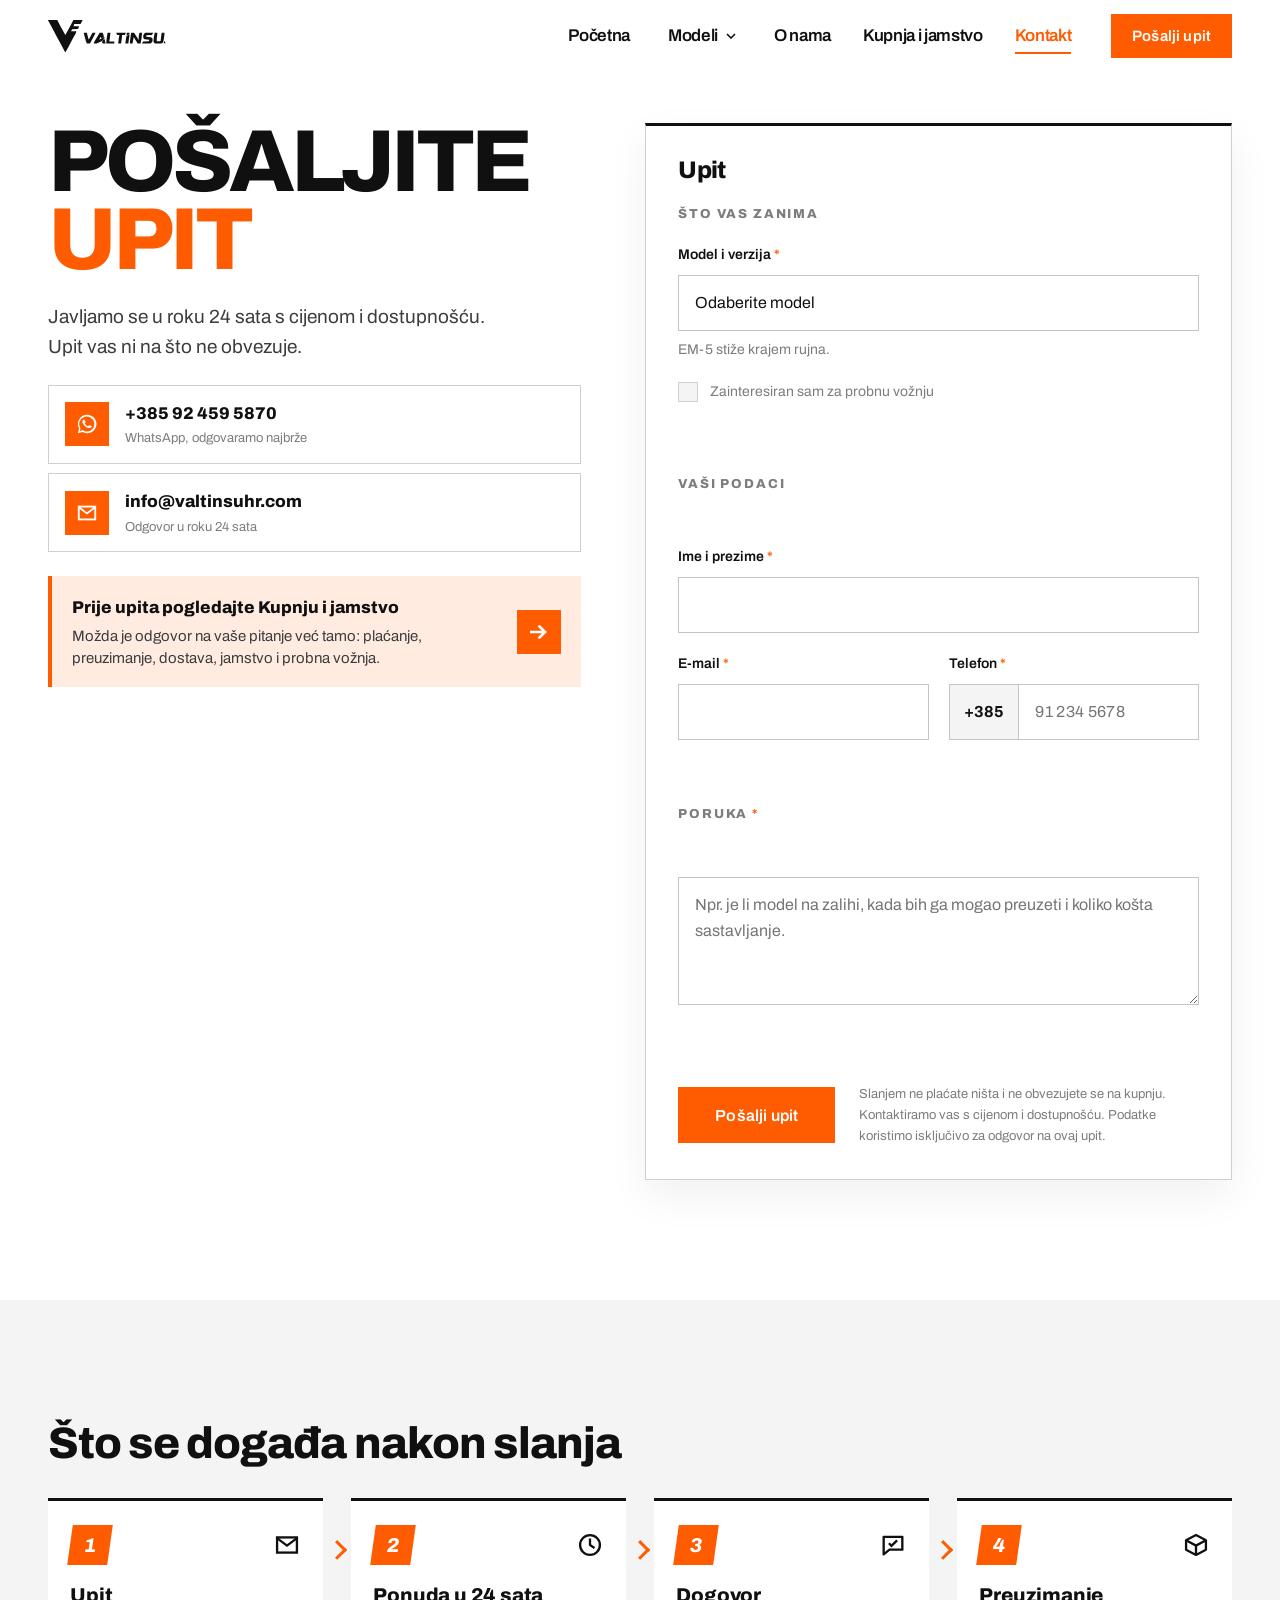
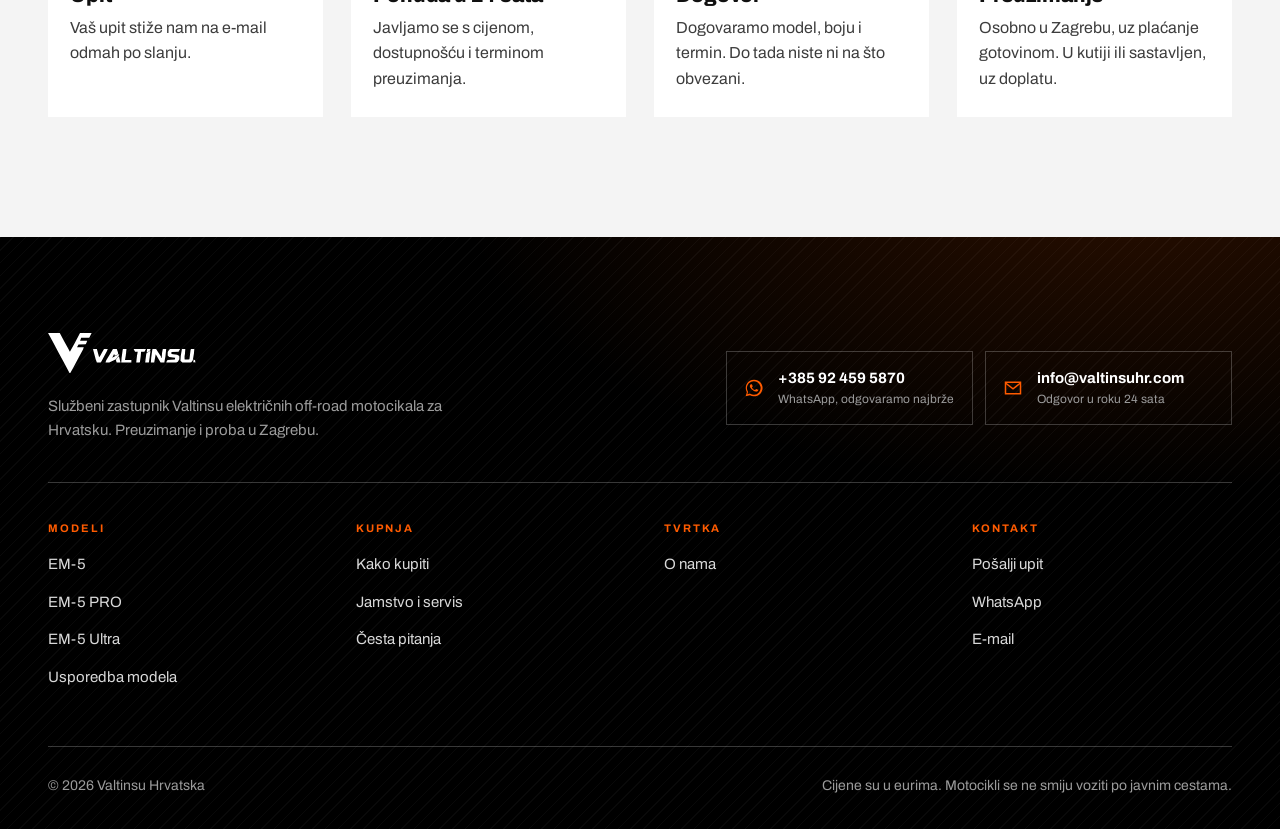
==== commit 224de62c: "Jace strelice uz poveznice na Kupnju, tekst na Kontaktu Co-Authored-By: Claude Opus 5 <noreply@anthr" ====
--- a/kontakt.html
+++ b/kontakt.html
@@ -153,9 +153,9 @@
         <a class="prije-upita" href="kupnja.html">
           <span class="prije-upita__tekst">
             <b>Prije upita pogledajte Kupnju i jamstvo</b>
-            <span>Plaćanje, preuzimanje, dostava, jamstvo i probna vožnja.</span>
+            <span>Možda je odgovor na vaše pitanje već tamo: plaćanje, preuzimanje, dostava, jamstvo i probna vožnja.</span>
           </span>
-          <span class="prije-upita__strelica" aria-hidden="true">→</span>
+          <span class="prije-upita__strelica"><svg width="18" height="14" viewBox="0 0 18 14" fill="none" aria-hidden="true"><path d="M0 7h15M9.5 1.5 15 7l-5.5 5.5" stroke="currentColor" stroke-width="2.6" stroke-linecap="square"/></svg></span>
         </a>
 
         <!--
--- a/css/style.css
+++ b/css/style.css
@@ -4087,7 +4087,6 @@
   text-decoration: underline 2px var(--orange);
   text-underline-offset: 5px;
 }
-.footer__col a.footer__termin::after { content: "→"; display: inline-block; color: var(--orange); transition: transform var(--fast); }
 .footer__col a.footer__termin:hover { color: var(--orange); }
 .footer__col a.footer__termin:hover::after { transform: translateX(3px); }
 
@@ -4145,7 +4144,6 @@
   text-decoration: underline 2px var(--orange);
   text-underline-offset: 5px;
 }
-.footer__col a.footer__termin::after { content: "→"; display: inline-block; color: var(--orange); transition: transform var(--fast); }
 .footer__col a.footer__termin:hover { color: var(--orange); }
 .footer__col a.footer__termin:hover::after { transform: translateX(3px); }
 
@@ -4352,3 +4350,21 @@
   box-shadow: 0 16px 40px rgba(0, 0, 0, .06);
 }
 .ku__kartica-naslov { font-size: 1.5rem; font-weight: 800; margin-bottom: 1.25rem; }
+
+/* Strelice uz poveznice na Kupnju: SVG umjesto znaka, deblja i u kvadratu. */
+.prije-upita__strelica {
+  flex: 0 0 auto;
+  display: grid;
+  place-items: center;
+  width: 2.75rem; height: 2.75rem;
+  margin-left: auto;
+  background: var(--orange);
+  color: var(--paper);
+  font-size: 0;
+  transition: transform var(--fast), background var(--fast);
+}
+.prije-upita:hover .prije-upita__strelica { transform: translateX(4px); background: var(--orange-hover); }
+.prije-upita__strelica svg { display: block; }
+.on-cta__prije { display: inline-flex; align-items: center; gap: .6rem; }
+.on-cta__prije .on-cta__strelica { display: inline-grid; place-items: center; color: var(--orange); }
+.on-cta__prije .on-cta__strelica svg { display: block; }
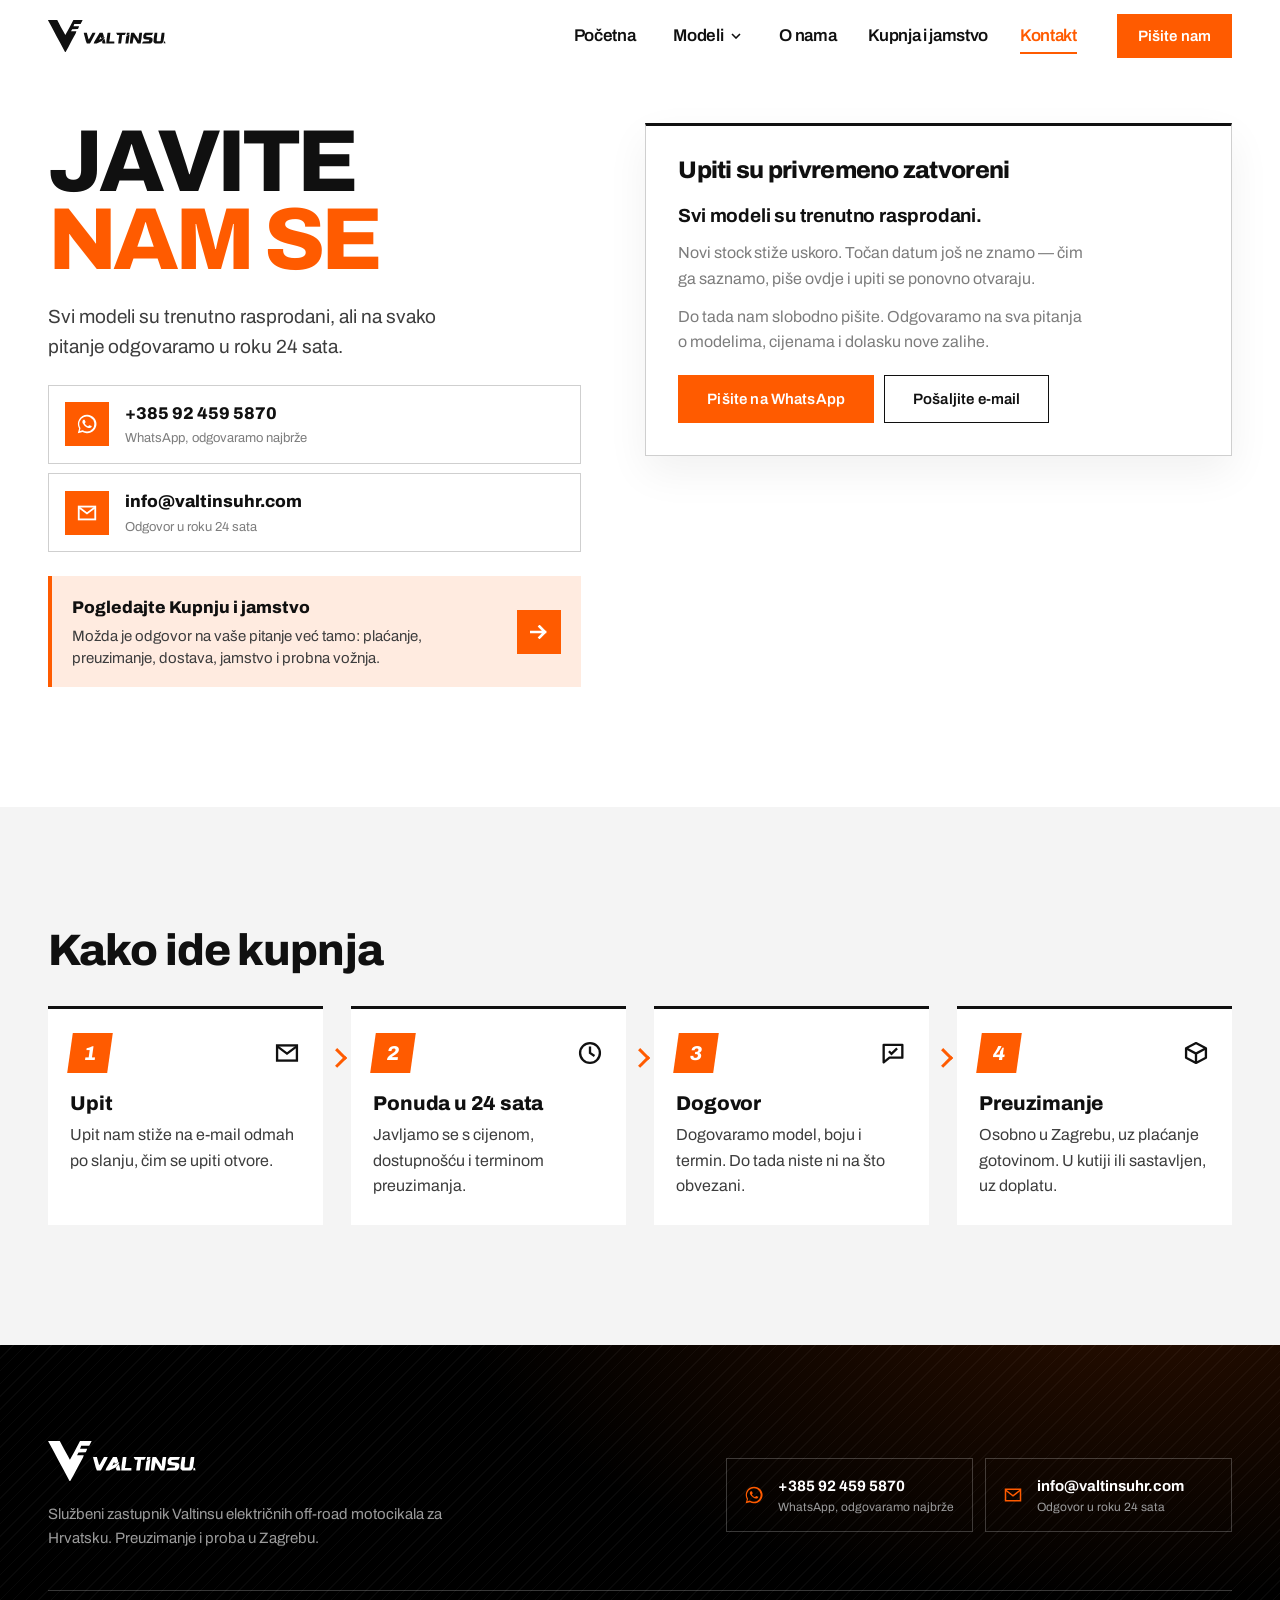
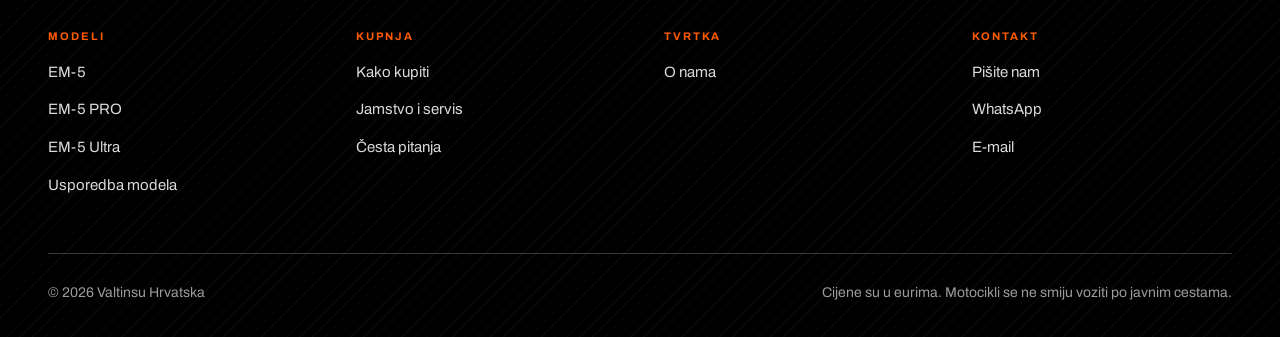
==== commit 6be64b7e: "Svi modeli rasprodani: upiti zatvoreni, certifikati CE-EMC/GCC/UL - js/dostupnost.js: sva tri modela" ====
--- a/kontakt.html
+++ b/kontakt.html
@@ -5,16 +5,16 @@
 <meta name="viewport" content="width=device-width, initial-scale=1">
 
 <title>Kontakt | Valtinsu Hrvatska</title>
-<meta name="description" content="Pošaljite upit za Valtinsu električni off-road motocikl. Javljamo se u roku 24 sata s cijenom i dostupnošću. Preuzimanje u Zagrebu.">
-
-<link rel="canonical" href="https://www.valtinsuhr.com/kontakt.html">
+<meta name="description" content="Kontakt za Valtinsu električne off-road motocikle. Svi modeli su trenutno rasprodani, novi stock stiže uskoro. Pišite nam, odgovaramo u roku 24 sata.">
+
+<link rel="canonical" href="https://www.valtinsuhr.com/kontakt">
 
 <meta property="og:type" content="website">
 <meta property="og:locale" content="hr_HR">
 <meta property="og:site_name" content="Valtinsu Hrvatska">
 <meta property="og:title" content="Kontakt | Valtinsu Hrvatska">
-<meta property="og:description" content="Pošaljite upit. Javljamo se u roku 24 sata.">
-<meta property="og:url" content="https://www.valtinsuhr.com/kontakt.html">
+<meta property="og:description" content="Svi modeli su trenutno rasprodani. Pišite nam, odgovaramo u roku 24 sata.">
+<meta property="og:url" content="https://www.valtinsuhr.com/kontakt">
 <meta property="og:image" content="https://www.valtinsuhr.com/assets/og-cover.jpg">
 <meta name="twitter:card" content="summary_large_image">
 
@@ -86,13 +86,13 @@
 
               <div class="subnav__preview" aria-hidden="true">
                 <div class="subnav__shot is-active" data-shot="em-5">
-                  <img src="assets/slike/em-5/EM-5-ELECTRIC-DIRT-BIKE-black-color-Right-side-view-from-front-to-back.webp" alt="" loading="lazy" width="1200" height="900">
+                  <img src="assets/motori/em-5/EM-5-ELECTRIC-DIRT-BIKE-black-color-Right-side-view-from-front-to-back.webp" alt="" loading="lazy" width="1200" height="900">
                 </div>
                 <div class="subnav__shot" data-shot="em-5-pro">
-                  <img src="assets/slike/em-5-pro/EM-5-PRO-ELECTRIC-DIRT-BIKE-Right-side-view-from-front-to-back.webp" alt="" loading="lazy" width="1200" height="900">
+                  <img src="assets/motori/em-5-pro/EM-5-PRO-ELECTRIC-DIRT-BIKE-Right-side-view-from-front-to-back.webp" alt="" loading="lazy" width="1200" height="900">
                 </div>
                 <div class="subnav__shot" data-shot="em-5-ultra">
-                  <img src="assets/slike/em-5-ultra/EM-5-ULTRA-ELECTRIC-DIRT-BIKE-left-side-view.webp" alt="" loading="lazy" width="1200" height="900">
+                  <img src="assets/motori/em-5-ultra/EM-5-ULTRA-02.webp?v=3" alt="" loading="lazy" width="1200" height="900">
                 </div>
                 <!-- Svi modeli: tri motocikla u kosim isjeccima.
                      Sva tri kadra gledaju u istu stranu i pokazuju
@@ -100,13 +100,13 @@
                 <div class="subnav__shot" data-shot="svi">
                   <div class="kosi">
                     <div class="kosi__dio kosi__dio--1">
-                      <img src="assets/slike/em-5/EM-5-ELECTRIC-DIRT-BIKE-black-color-Right-side-view-from-front-to-back.webp" alt="" loading="lazy" width="1200" height="900">
+                      <img src="assets/motori/em-5/EM-5-ELECTRIC-DIRT-BIKE-black-color-Right-side-view-from-front-to-back.webp" alt="" loading="lazy" width="1200" height="900">
                     </div>
                     <div class="kosi__dio kosi__dio--2">
-                      <img src="assets/slike/em-5-pro/EM-5-PRO-ELECTRIC-DIRT-BIKE-Right-side-view-from-front-to-back.webp" alt="" loading="lazy" width="1200" height="900">
+                      <img src="assets/motori/em-5-pro/EM-5-PRO-ELECTRIC-DIRT-BIKE-Right-side-view-from-front-to-back.webp" alt="" loading="lazy" width="1200" height="900">
                     </div>
                     <div class="kosi__dio kosi__dio--3">
-                      <img src="assets/slike/em-5-pro/EM-5-PRO-ELECTRIC-DIRT-BIKE-green-color-Right-side-view-from-front-to-back.webp" alt="" loading="lazy" width="1200" height="900">
+                      <img src="assets/motori/em-5-pro/EM-5-PRO-ELECTRIC-DIRT-BIKE-green-color-Right-side-view-from-front-to-back.webp" alt="" loading="lazy" width="1200" height="900">
                     </div>
                   </div>
                 </div>
@@ -134,8 +134,8 @@
     <div class="shell ku__in">
 
       <div class="ku__info">
-        <h1 id="ku-naslov" class="ku__naslov">Pošaljite <span>upit</span></h1>
-        <p class="ku__pod">Javljamo se u roku 24 sata s cijenom i dostupnošću. Upit vas ni na što ne obvezuje.</p>
+        <h1 id="ku-naslov" class="ku__naslov">Javite <span>nam se</span></h1>
+        <p class="ku__pod">Svi modeli su trenutno rasprodani, ali na svako pitanje odgovaramo u roku 24 sata.</p>
 
         <div class="ku__kanali">
           <!-- Broj se upisuje bez plusa i razmaka: wa.me/385912345678 -->
@@ -152,7 +152,7 @@
         <!-- Vecina pitanja iz upita vec ima odgovor na Kupnji. -->
         <a class="prije-upita" href="kupnja.html">
           <span class="prije-upita__tekst">
-            <b>Prije upita pogledajte Kupnju i jamstvo</b>
+            <b>Pogledajte Kupnju i jamstvo</b>
             <span>Možda je odgovor na vaše pitanje već tamo: plaćanje, preuzimanje, dostava, jamstvo i probna vožnja.</span>
           </span>
           <span class="prije-upita__strelica"><svg width="18" height="14" viewBox="0 0 18 14" fill="none" aria-hidden="true"><path d="M0 7h15M9.5 1.5 15 7l-5.5 5.5" stroke="currentColor" stroke-width="2.6" stroke-linecap="square"/></svg></span>
@@ -168,7 +168,7 @@
 
       <!-- ---------- Obrazac ---------- -->
       <div class="ku__kartica">
-        <h2 class="ku__kartica-naslov">Upit</h2>
+        <h2 class="ku__kartica-naslov">Upiti su privremeno zatvoreni</h2>
 
         <!--
           VAZNO prije objave: atribut action mora pokazivati na servis koji
@@ -176,6 +176,29 @@
           vanjski servis (Web3Forms, Formspree i slicni).
           Do tada obrazac javlja gresku umjesto da tise ne radi.
         -->
+        <!--
+          Obrazac je sklonjen u <template> jer su svi modeli rasprodani,
+          pa upit nema smisla primati. Kad stigne novi stock: makni
+          <template> omot (i ovaj komentar) i u js/dostupnost.js vrati
+          "dostupno: true". Sadrzaj obrasca je netaknut.
+        -->
+        <div class="zatvoreno">
+          <p class="zatvoreno__glavno">Svi modeli su trenutno rasprodani.</p>
+          <p class="zatvoreno__tekst">
+            Novi stock stiže uskoro. Točan datum još ne znamo &mdash; čim ga
+            saznamo, piše ovdje i upiti se ponovno otvaraju.
+          </p>
+          <p class="zatvoreno__tekst">
+            Do tada nam slobodno pišite. Odgovaramo na sva pitanja o modelima,
+            cijenama i dolasku nove zalihe.
+          </p>
+          <div class="zatvoreno__gumbi">
+            <a class="btn btn--primary" href="https://wa.me/385924595870" rel="noopener">Pišite na WhatsApp</a>
+            <a class="btn btn--outline" href="mailto:info@valtinsuhr.com">Pošaljite e-mail</a>
+          </div>
+        </div>
+
+        <template id="upitFormPricuva">
         <form class="form" id="upitForm" method="POST" action="" novalidate>
 
           <!-- Polja idu u tri grupe odvojene tankom crtom. Duga kolona
@@ -215,13 +238,13 @@
                   <div class="izbor__kolaz" id="izborKolaz" hidden>
                     <div class="kosi">
                       <div class="kosi__dio kosi__dio--1">
-                        <img src="assets/slike/em-5/EM-5-ELECTRIC-DIRT-BIKE-black-color-Right-side-view-from-front-to-back.webp" alt="" loading="lazy" width="1200" height="900">
+                        <img src="assets/motori/em-5/EM-5-ELECTRIC-DIRT-BIKE-black-color-Right-side-view-from-front-to-back.webp" alt="" loading="lazy" width="1200" height="900">
                       </div>
                       <div class="kosi__dio kosi__dio--2">
-                        <img src="assets/slike/em-5-pro/EM-5-PRO-ELECTRIC-DIRT-BIKE-Right-side-view-from-front-to-back.webp" alt="" loading="lazy" width="1200" height="900">
+                        <img src="assets/motori/em-5-pro/EM-5-PRO-ELECTRIC-DIRT-BIKE-Right-side-view-from-front-to-back.webp" alt="" loading="lazy" width="1200" height="900">
                       </div>
                       <div class="kosi__dio kosi__dio--3">
-                        <img src="assets/slike/em-5-pro/EM-5-PRO-ELECTRIC-DIRT-BIKE-green-color-Right-side-view-from-front-to-back.webp" alt="" loading="lazy" width="1200" height="900">
+                        <img src="assets/motori/em-5-pro/EM-5-PRO-ELECTRIC-DIRT-BIKE-green-color-Right-side-view-from-front-to-back.webp" alt="" loading="lazy" width="1200" height="900">
                       </div>
                     </div>
                   </div>
@@ -307,6 +330,7 @@
           <p class="form__status" id="formStatus" role="status" aria-live="polite"></p>
 
         </form>
+        </template>
 
         <!--
           Varijante za odabir u obrascu. Boje i fotografije drze se istih
@@ -323,27 +347,27 @@
             "boje": [
               { "id": "crna", "naziv": "Crna s crvenim detaljima",
                 "c": "#181818", "akcent": "#d02820",
-                "foto": "assets/slike/em-5/EM-5-ELECTRIC-DIRT-BIKE-black-color-Right-side-view-from-front-to-back.webp" },
+                "foto": "assets/motori/em-5/EM-5-ELECTRIC-DIRT-BIKE-black-color-Right-side-view-from-front-to-back.webp" },
               { "id": "crvena", "naziv": "Crvena s crnim detaljima",
                 "c": "#e01818", "akcent": "#181818",
-                "foto": "assets/slike/em-5/EM-5-ELECTRIC-DIRT-BIKE-RED-color-Right-side-view-from-front-to-back.webp" }
+                "foto": "assets/motori/em-5/EM-5-ELECTRIC-DIRT-BIKE-RED-color-Right-side-view-from-front-to-back.webp" }
             ]
           },
           "EM-5 PRO": {
             "boje": [
               { "id": "crna", "naziv": "Crna s crvenim detaljima",
                 "c": "#181818", "akcent": "#d02820",
-                "foto": "assets/slike/em-5-pro/EM-5-PRO-ELECTRIC-DIRT-BIKE-Right-side-view-from-front-to-back.webp" },
+                "foto": "assets/motori/em-5-pro/EM-5-PRO-ELECTRIC-DIRT-BIKE-Right-side-view-from-front-to-back.webp" },
               { "id": "zelena", "naziv": "Zelena s crnim detaljima",
                 "c": "#dcf444", "akcent": "#181818",
-                "foto": "assets/slike/em-5-pro/EM-5-PRO-ELECTRIC-DIRT-BIKE-green-color-Right-side-view-from-front-to-back.webp" }
+                "foto": "assets/motori/em-5-pro/EM-5-PRO-ELECTRIC-DIRT-BIKE-green-color-Right-side-view-from-front-to-back.webp" }
             ]
           },
           "EM-5 Ultra": {
             "boje": [
               { "id": "crna", "naziv": "Crna, karbonski uzorak",
                 "c": "#181818", "akcent": "#4c4c4c",
-                "foto": "assets/slike/em-5-ultra/EM-5-ULTRA-ELECTRIC-DIRT-BIKE-left-side-view.webp" }
+                "foto": "assets/motori/em-5-ultra/EM-5-ULTRA-02.webp?v=3" }
             ]
           },
           "Nisam siguran, trebam preporuku": {
@@ -361,13 +385,13 @@
 
   <section class="section section--grey" aria-labelledby="proces-naslov">
     <div class="shell">
-      <h2 id="proces-naslov" class="proces-naslov">Što se događa nakon slanja</h2>
+      <h2 id="proces-naslov" class="proces-naslov">Kako ide kupnja</h2>
 
       <ol class="kp-k reveal">
         <li>
           <div class="kp-k__glava"><span class="kp-k__br">1</span><svg class="kp-k__ikona" width="28" height="28" viewBox="0 0 24 24" fill="none" aria-hidden="true"><rect x="3.5" y="5.5" width="17" height="13" stroke="currentColor" stroke-width="2"/><path d="m4 6.5 8 6 8-6" stroke="currentColor" stroke-width="2"/></svg></div>
           <h3>Upit</h3>
-          <p>Vaš upit stiže nam na e-mail odmah po slanju.</p>
+          <p>Upit nam stiže na e-mail odmah po slanju, čim se upiti otvore.</p>
         </li>
         <li>
           <div class="kp-k__glava"><span class="kp-k__br">2</span><svg class="kp-k__ikona" width="28" height="28" viewBox="0 0 24 24" fill="none" aria-hidden="true"><circle cx="12" cy="12" r="8.5" stroke="currentColor" stroke-width="2"/><path d="M12 7.5V12l3 2" stroke="currentColor" stroke-width="2" stroke-linecap="square"/></svg></div>
--- a/css/style.css
+++ b/css/style.css
@@ -948,75 +948,6 @@
    PODSTRANICE
    ========================================================================== */
 
-/* --- Zaglavlje podstranice ---------------------------------------------- */
-/* Manji brat heroa: tamna ploha ispod fiksne navigacije.
-
-   Ravna crnina je izgledala kao rupa u stranici, pa svaka podstranica
-   ima svoju teksturu. Same datoteke su vec potamnjene u obradi, jer se
-   tamni pikseli puno bolje komprimiraju; preko njih ide jos samo blagi
-   gradijent koji cuva citljivost teksta na lijevoj strani.
-   Izvor tekstura: Unsplash, besplatna licenca.
-
-   Stranica bez modifikatora ostaje ravno crna, sto je i dalje ispravno. */
-
-.page-hero {
-  background-color: var(--ink-pure);
-  background-image:
-    linear-gradient(100deg,
-      rgba(0, 0, 0, .82) 0%,
-      rgba(0, 0, 0, .55) 55%,
-      rgba(0, 0, 0, .68) 100%);
-  background-size: cover;
-  background-position: center;
-  background-repeat: no-repeat;
-  color: var(--paper);
-  padding-block: 7rem 3rem;
-}
-
-/* Modeli: trag gume u pijesku. Ono sto ovi motocikli ostavljaju za sobom. */
-.page-hero--trag { background-image:
-  linear-gradient(100deg, rgba(0,0,0,.82) 0%, rgba(0,0,0,.55) 55%, rgba(0,0,0,.68) 100%),
-  image-set(
-    url("../assets/slike/opce/tekstura-trag.webp") type("image/webp"),
-    url("../assets/slike/opce/tekstura-trag.jpg")  type("image/jpeg")); }
-
-/* O nama: sitno zrno betona, mirna podloga ispod teksta o obrtu. */
-.page-hero--beton { background-image:
-  linear-gradient(100deg, rgba(0,0,0,.78) 0%, rgba(0,0,0,.5) 55%, rgba(0,0,0,.64) 100%),
-  image-set(
-    url("../assets/slike/opce/tekstura-beton.webp") type("image/webp"),
-    url("../assets/slike/opce/tekstura-beton.jpg")  type("image/jpeg")); }
-
-/* Kontakt: najtisa od tri. Obrazac je ono sto tu treba gledati. */
-.page-hero--tamna { background-image:
-  linear-gradient(100deg, rgba(0,0,0,.72) 0%, rgba(0,0,0,.45) 55%, rgba(0,0,0,.6) 100%),
-  image-set(
-    url("../assets/slike/opce/tekstura-tamna.webp") type("image/webp"),
-    url("../assets/slike/opce/tekstura-tamna.jpg")  type("image/jpeg")); }
-
-.page-hero--trag,
-.page-hero--beton,
-.page-hero--tamna { background-size: auto, cover; background-position: center, center; }
-
-.page-hero h1 { font-size: var(--t-h1); max-width: 20ch; }
-.page-hero .lead { margin-top: 1.25rem; color: #b4b4b4; }
-
-/* Na desktopu je blok bio upola prazan: naslov je zauzimao lijevu polovicu,
-   desna je ostajala crna. Uvod se zato seli u drugi stupac i poravnava s
-   dnom naslova. Prazninu popunjava tekst koji ionako postoji, ne ukras. */
-@media (min-width: 1000px) {
-  .page-hero { padding-block: 7rem 3.5rem; }
-
-  .page-hero .shell {
-    display: grid;
-    grid-template-columns: minmax(0, 1.15fr) minmax(0, 1fr);
-    gap: clamp(2rem, 5vw, 5rem);
-    align-items: end;
-  }
-  .page-hero .crumbs { grid-column: 1 / -1; }
-  .page-hero .lead { margin-top: 0; }
-}
-
 /* --- Mrvice ------------------------------------------------------------- */
 
 .crumbs {
@@ -1892,14 +1823,23 @@
 .product__price--rasprodano b { color: var(--grey-45); }
 
 /* Umjesto gumba za upit */
+/* Model koji jos nije stigao: umjesto gumba za upit okvir iste visine,
+   dovoljno jak da se ne previdi. */
 .nema-upita {
-  display: inline-block;
-  padding: .875rem 0;
-  font-size: .9375rem;
-  font-weight: var(--w-label);
-  color: var(--grey-45);
-  border-top: 1px solid var(--rule);
-}
+  display: flex;
+  width: 100%;
+  align-items: center;
+  gap: 1rem;
+  min-height: 4rem;
+  padding: .9rem 1.25rem;
+  background: var(--ink);
+  color: var(--paper);
+  border-left: 5px solid var(--orange);
+}
+.nema-upita__ikona { flex: 0 0 auto; color: var(--orange); }
+.nema-upita b { display: block; font-size: 1.125rem; font-weight: 800; letter-spacing: -.01em; }
+.nema-upita b + span { display: block; margin-top: .15rem; font-size: .875rem; color: #c8c8c8; }
+.nema-upita a { color: #fff; font-weight: 700; text-decoration: underline 2px var(--orange); text-underline-offset: 3px; }
 
 /* Napomena ispod padajuceg izbornika u obrascu */
 .field__nota {
@@ -2357,7 +2297,6 @@
 
   /* Naslov i gumb stoje jedno uz drugo, pa traka ne treba punu visinu
      sekcije. S njom je na desktopu ostajao siroki pojas prazne teksture. */
-  .section--carbon { padding-block: calc(var(--section) * .7); }
 }
 
 /* --- Podnozje ----------------------------------------------------------- */
@@ -2453,25 +2392,6 @@
   .model-grid.reveal .model-cell__media img { opacity: 1; transform: none; }
 }
 
-/* Traka iza zavrsnog poziva na akciju.
-   Zasad ravna crna. Kad nabavis teksturu, spremi je u assets/ i
-   otkomentiraj dva retka ispod. Plocica se mora besavno ponavljati,
-   a background-size postavi na stvarnu velicinu plocice. */
-.section--carbon {
-  background-color: #141414;
-
-  /* Plocica je izrezana na tocan period uzorka (214 px, tri ciklusa po
-     71.3 px), pa se poplocava bez sava. Prikazuje se na 107 px, dakle
-     upola: smanjivanje ostaje ostro, a povecavanje bi mutilo.
-     Prvi redak je rezerva za preglednike bez image-set. */
-  background-image: url("../assets/karbon.png");
-  background-image: image-set(
-    url("../assets/karbon.webp") type("image/webp"),
-    url("../assets/karbon.png")  type("image/png"));
-  background-repeat: repeat;
-  background-size: 107px 107px;
-}
-
 /* ==========================================================================
    O NAMA
    Veliki naslov, traka s brojkama, prica u dva stupca, video, kose trake
@@ -2495,7 +2415,7 @@
   background-color: var(--ink-pure);
   background-image:
     linear-gradient(90deg, rgba(0,0,0,.85) 0%, rgba(0,0,0,.6) 45%, rgba(0,0,0,.15) 100%),
-    url("../assets/o-nama-hero.webp");
+    url("../assets/stranice/cta-staza.webp");
   background-size: cover;
   background-position: center 40%;
   color: var(--paper);
@@ -2685,7 +2605,7 @@
   background-color: var(--ink-pure);
   background-image:
     linear-gradient(90deg, rgba(0,0,0,.88) 0%, rgba(0,0,0,.7) 55%, rgba(0,0,0,.45) 100%),
-    url("../assets/o-nama-hero.webp");
+    url("../assets/stranice/cta-staza.webp");
   background-size: cover;
   background-position: center 65%;
   border-top: 4px solid var(--orange);
@@ -3670,25 +3590,13 @@
 .on-hero {
   background-image:
     linear-gradient(90deg, rgba(0,0,0,.82) 0%, rgba(0,0,0,.5) 55%, rgba(0,0,0,.2) 100%),
-    url("../assets/hero-o-nama.webp");
+    url("../assets/stranice/o-nama.webp");
   background-position: center 45%;
-}
-.kp-hero {
-  background-image:
-    linear-gradient(90deg, rgba(0,0,0,.85) 0%, rgba(0,0,0,.55) 50%, rgba(0,0,0,.25) 100%),
-    url("../assets/hero-kupnja.webp");
-  background-position: 70% 88%;
-}
-.on-hero--model {
-  background-image:
-    linear-gradient(90deg, rgba(0,0,0,.7) 0%, rgba(0,0,0,.35) 55%, rgba(0,0,0,.1) 100%),
-    url("../assets/hero-model.webp");
-  background-position: 85% 42%;
 }
 .on-hero--modeli {
   background-image:
     linear-gradient(90deg, rgba(0,0,0,.85) 0%, rgba(0,0,0,.55) 50%, rgba(0,0,0,.35) 100%),
-    url("../assets/hero-modeli.webp");
+    url("../assets/stranice/modeli.webp");
   background-position: center 100%;
 }
 .on-hero--modeli h1 { font-size: clamp(2.25rem, 1.1rem + 3.4vw, 3.75rem); max-width: 22ch; }
@@ -3859,7 +3767,7 @@
 .compare-scroll ~ .note { color: var(--grey-70); }
 
 /* Naslov tablice iste velicine kao "Za koga je" do nje. */
-#spec-naslov { font-size: var(--t-h2); }
+#spec-naslov { font-size: var(--t-h2); text-align: center; }
 
 /* --- Stranica modela: raspored ----------------------------------------------
    "Za koga je" je u lijevom stupcu ispod galerije, da ispod slike ne ostane
@@ -4368,3 +4276,171 @@
 .on-cta__prije { display: inline-flex; align-items: center; gap: .6rem; }
 .on-cta__prije .on-cta__strelica { display: inline-grid; place-items: center; color: var(--orange); }
 .on-cta__prije .on-cta__strelica svg { display: block; }
+
+/* --- Modeli: hero bez mrvica i opisa -----------------------------------------
+   Samo oznaka serije i naslov. Oznaka je kosa narancasta plocica, kao
+   "Stize krajem rujna" na karticama, da se jasno vidi o kojoj se seriji radi. */
+.on-hero--modeli .shell { display: block; }
+.modeli-serija {
+  display: inline-block;
+  margin-bottom: 1.25rem;
+  padding: .45rem .9rem .4rem;
+  background: var(--orange);
+  color: var(--paper);
+  font-size: clamp(.9375rem, .85rem + .35vw, 1.125rem);
+  font-weight: 800;
+  letter-spacing: .1em;
+  text-transform: uppercase;
+  transform: skewX(-10deg);
+}
+.on-hero--modeli { padding-block: calc(var(--header-h) + 2.5rem) 3.25rem; }
+@media (min-width: 1000px) { .on-hero--modeli { padding-block: 8rem 4rem; } }
+/* Naslov usporedbe na sredini, bez opisa pokraj. */
+.section-head--sredina { display: block; text-align: center; }
+.section-head--sredina h2 { max-width: none; margin-inline: auto; }
+
+/* --- Povecanje fotografija na stranici modela -------------------------------
+   Lupa u kutu slike i tamna ploca preko cijelog ekrana. */
+.stage.je-klikabilna { cursor: zoom-in; }
+.viewer__lupa {
+  position: absolute;
+  z-index: 2;
+  top: .75rem;
+  right: .75rem;
+  display: grid;
+  place-items: center;
+  width: 2.75rem;
+  height: 2.75rem;
+  padding: 0;
+  border: 0;
+  background: var(--ink);
+  color: var(--paper);
+  cursor: pointer;
+  transition: background var(--fast), transform var(--fast);
+}
+.viewer__lupa:hover { background: var(--orange); transform: scale(1.06); }
+.viewer__lupa:focus-visible { outline: 2px solid var(--orange); outline-offset: 2px; }
+
+.povecalo {
+  position: fixed;
+  inset: 0;
+  z-index: 300;
+  display: grid;
+  place-items: center;
+  background: #0a0a0a;
+  opacity: 0;
+  transition: opacity .2s var(--ease);
+}
+.povecalo.je-otvorena { opacity: 1; }
+.povecalo[hidden] { display: none; }
+.povecalo__okvir {
+  position: absolute;
+  inset: 0;
+  display: grid;
+  place-items: center;
+  padding: clamp(3.5rem, 6vw, 5rem) clamp(1rem, 7vw, 6rem);
+  overflow: hidden;
+}
+.povecalo__slika {
+  width: auto;
+  height: auto;
+  max-width: min(100%, 72rem);
+  max-height: calc(100vh - 9rem);
+  max-height: calc(100dvh - 9rem);
+  object-fit: contain;
+  background: #fff;
+  cursor: zoom-in;
+  transition: transform .25s var(--ease);
+  touch-action: pinch-zoom;
+}
+.povecalo__slika.je-uvecana { transform: scale(2.2); cursor: zoom-out; }
+.povecalo__zatvori,
+.povecalo__nav {
+  position: absolute;
+  z-index: 1;
+  display: grid;
+  place-items: center;
+  width: 3rem;
+  height: 3rem;
+  padding: 0;
+  border: 0;
+  background: rgba(255, 255, 255, .1);
+  color: #fff;
+  cursor: pointer;
+  transition: background var(--fast);
+}
+.povecalo__zatvori:hover,
+.povecalo__nav:hover { background: var(--orange); }
+.povecalo__zatvori { top: 1rem; right: 1rem; }
+.povecalo__nav { top: 50%; transform: translateY(-50%); }
+.povecalo__nav--prev { left: 1rem; }
+.povecalo__nav--next { right: 1rem; }
+.povecalo__broj {
+  position: absolute;
+  bottom: 1.25rem;
+  left: 50%;
+  transform: translateX(-50%);
+  padding: .3rem .7rem;
+  background: rgba(255, 255, 255, .1);
+  color: #fff;
+  font-size: .875rem;
+  font-weight: 700;
+}
+@media (max-width: 639px) {
+  .povecalo__nav { top: auto; bottom: 1rem; transform: none; }
+  .povecalo__okvir { padding: 4.5rem .5rem 5rem; }
+}
+@media (prefers-reduced-motion: reduce) {
+  .povecalo, .povecalo__slika { transition: none; }
+}
+
+/* Tipka za odredeni kadar, u donjem lijevom kutu slike. */
+.viewer__gumbi {
+  position: absolute;
+  z-index: 2;
+  left: .75rem;
+  bottom: .75rem;
+  display: flex;
+  flex-wrap: wrap;
+  gap: .5rem;
+}
+.viewer__kadar {
+  padding: .5rem .9rem;
+  border: 0;
+  background: var(--ink);
+  color: var(--paper);
+  font: inherit;
+  font-size: .875rem;
+  font-weight: 700;
+  cursor: pointer;
+  transition: background var(--fast), color var(--fast), border-color var(--fast);
+}
+.viewer__kadar:hover { background: var(--orange); }
+.viewer__kadar[aria-pressed="true"] { background: var(--orange); border-color: var(--orange); color: var(--paper); }
+
+/* --- Zatvoreni upiti -----------------------------------------------------
+   Kad nema nijednog modela na zalihi, na mjestu obrasca stoji objasnjenje
+   i dva nacina da nam se kupac ipak javi. Okvir je isti kao kod obrasca,
+   da stranica ne izgleda kao da nesto nedostaje. */
+
+.zatvoreno { display: grid; gap: .75rem; }
+
+.zatvoreno__glavno {
+  font-size: var(--t-lead);
+  font-weight: 700;
+  line-height: 1.3;
+  letter-spacing: -.01em;
+}
+
+.zatvoreno__tekst {
+  color: var(--grey-45);
+  max-width: 46ch;
+  line-height: 1.6;
+}
+
+.zatvoreno__gumbi {
+  display: flex;
+  flex-wrap: wrap;
+  gap: .625rem;
+  margin-top: .5rem;
+}
